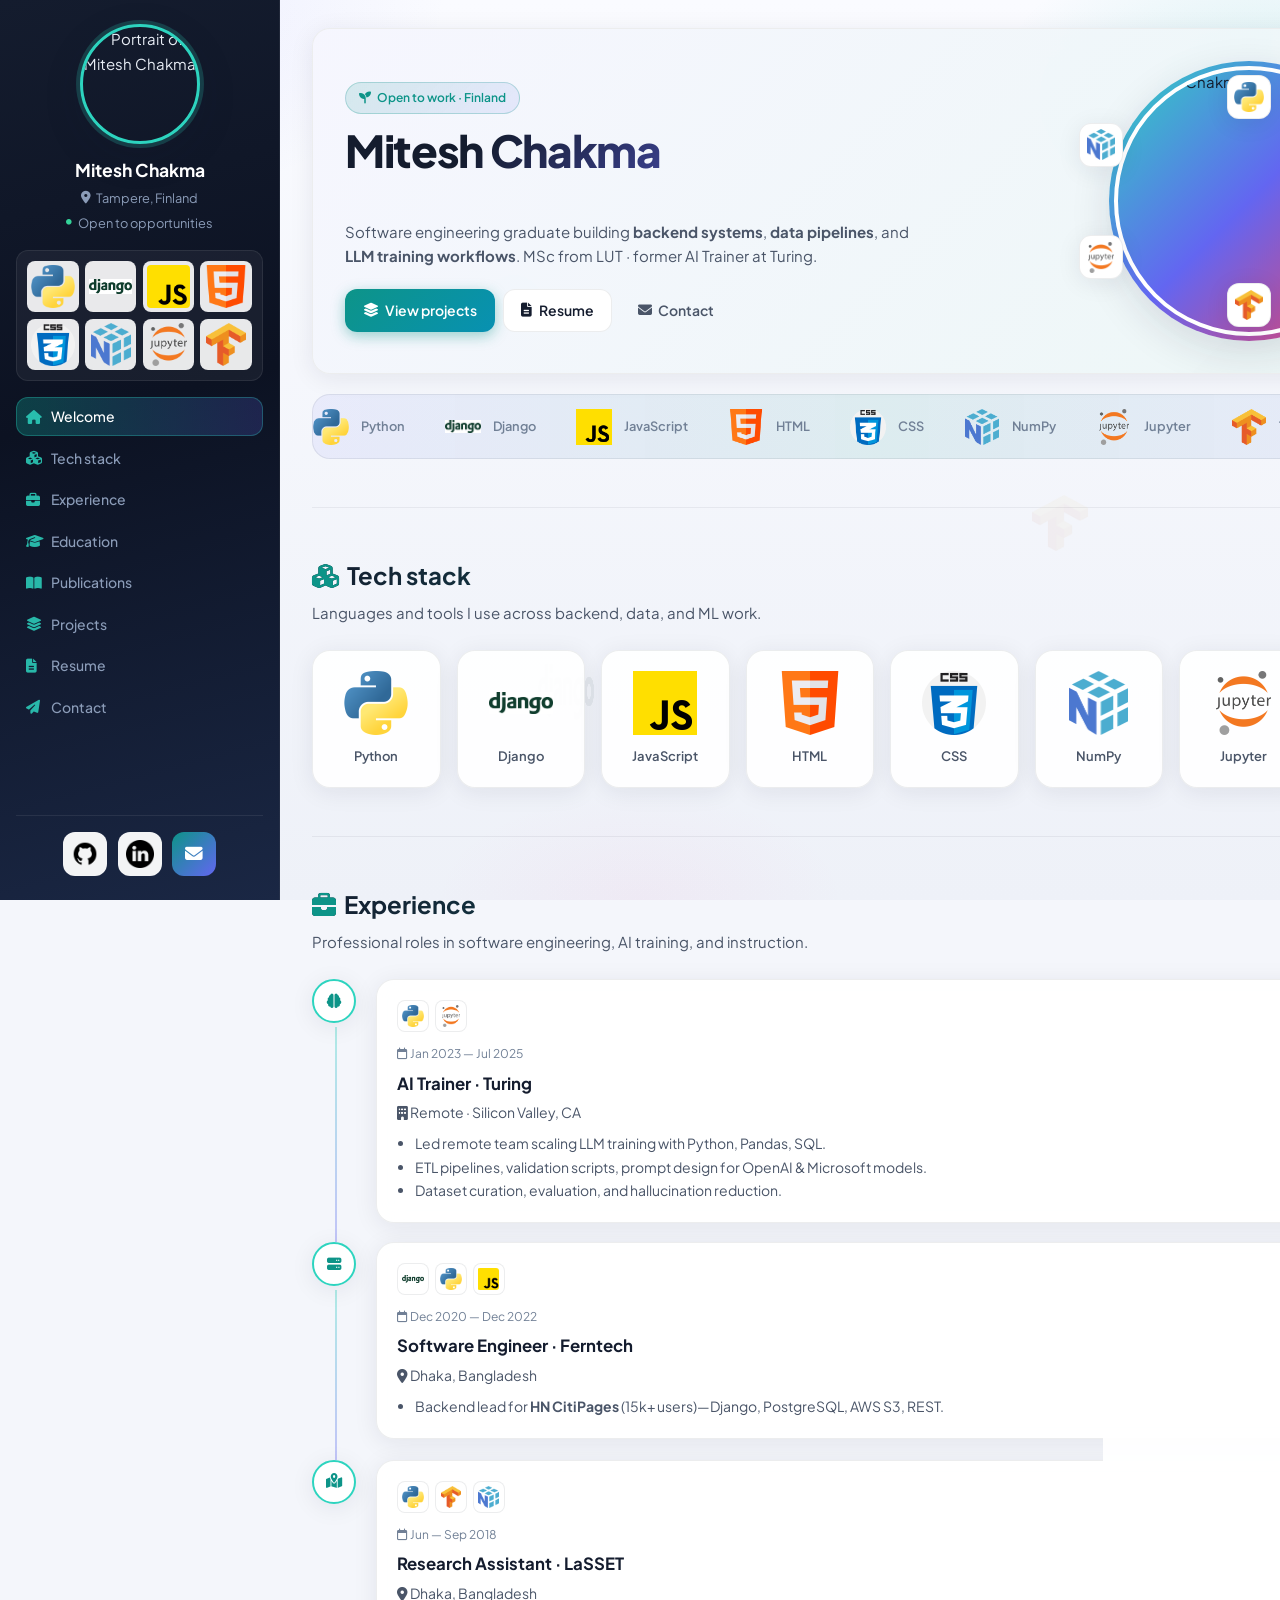
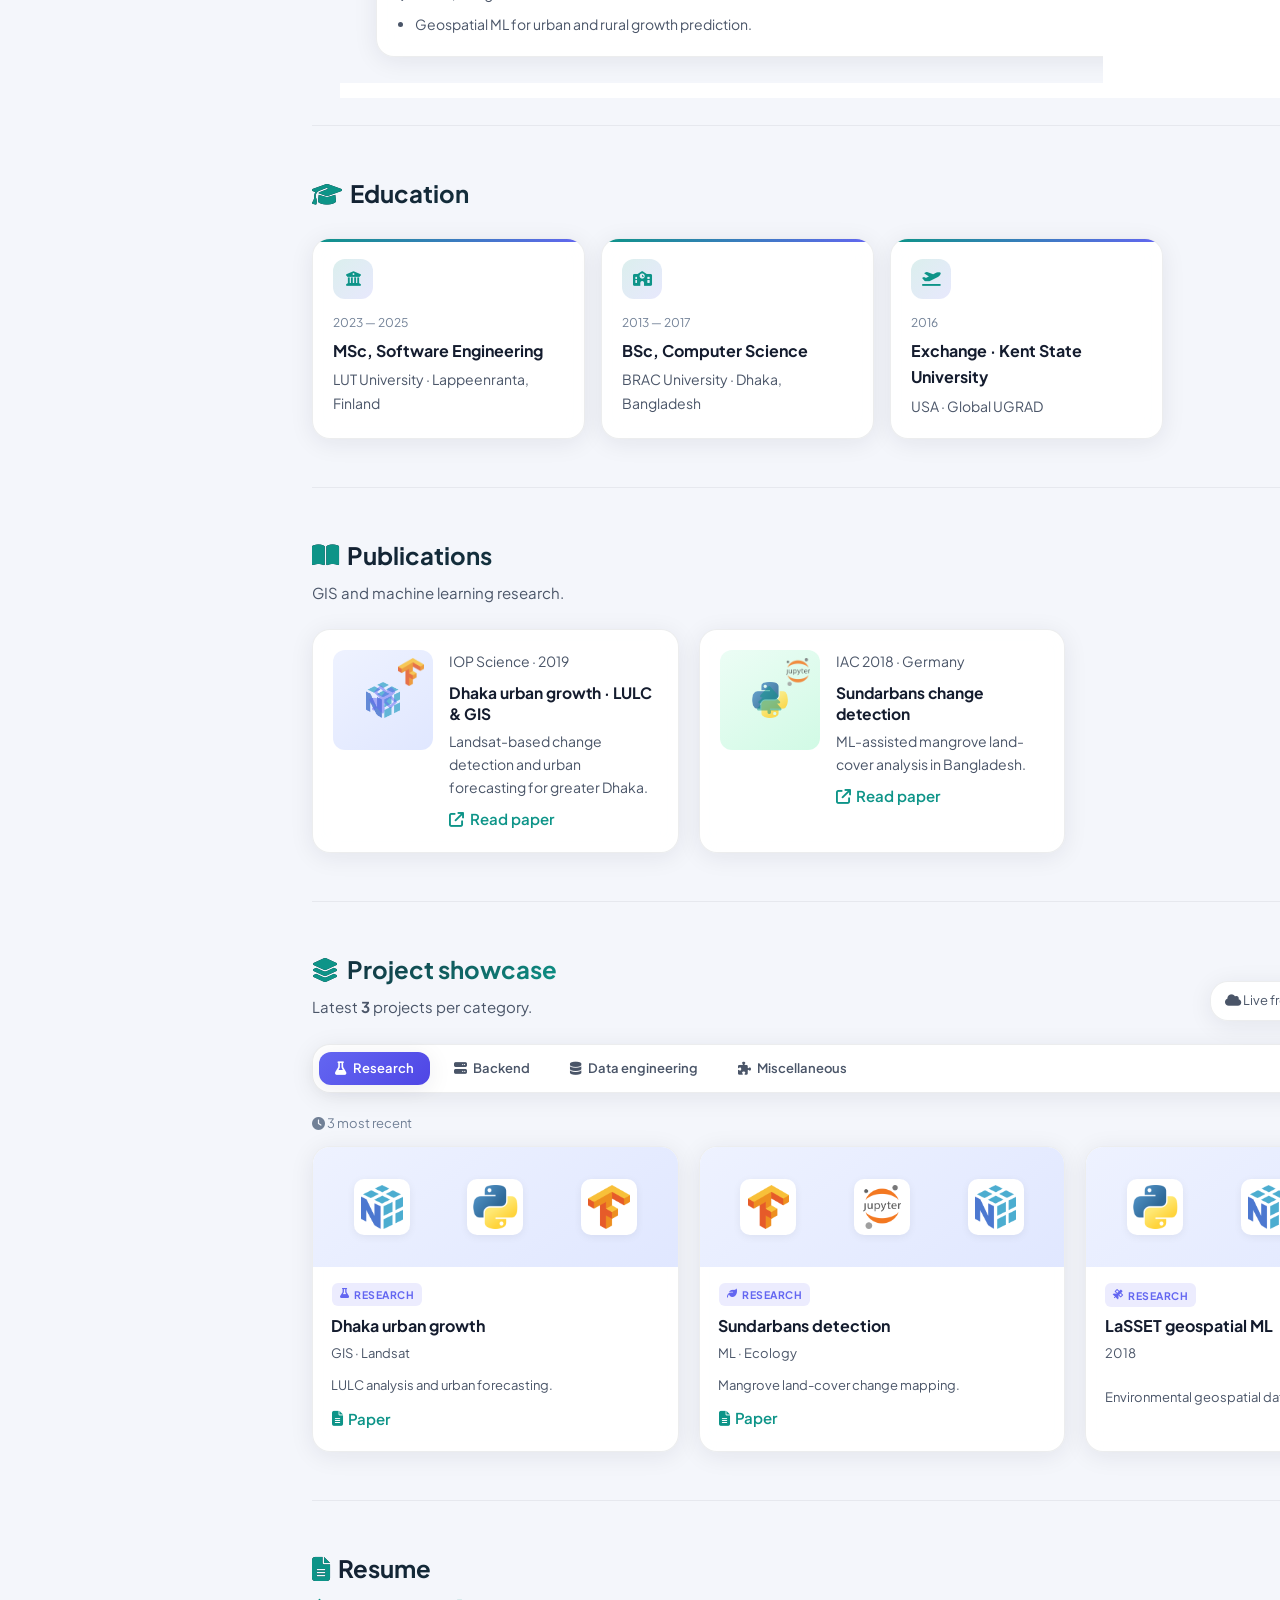
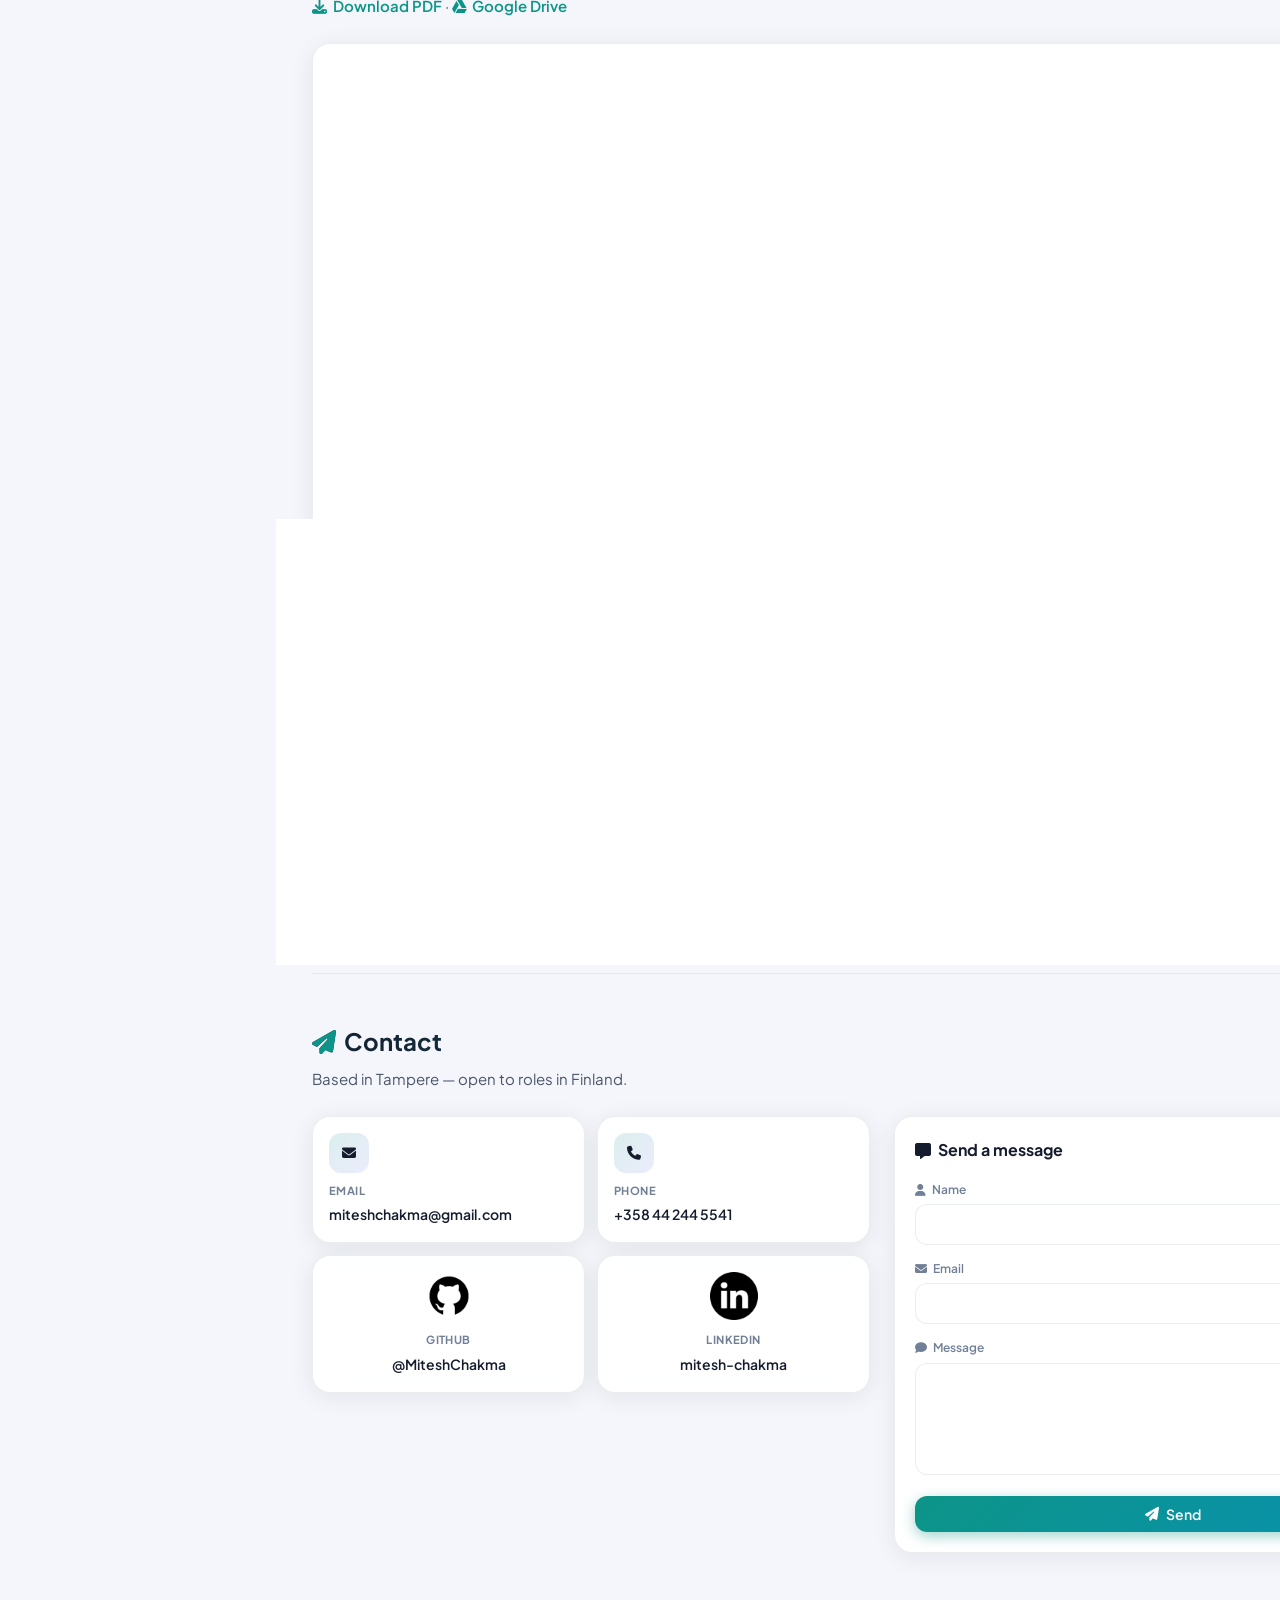
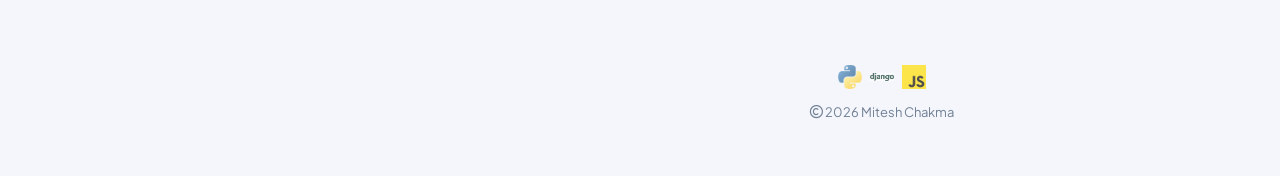
==== index.html @ cef01ba1 "design and content upgradation" ====
<!DOCTYPE html>
<html lang="en">
<head>
    <meta charset="UTF-8">
    <meta name="viewport" content="width=device-width, initial-scale=1.0">
    <meta name="description" content="Mitesh Chakma — Software engineer and MSc graduate in Tampere, Finland. Backend, data engineering, LLM pipelines, and GIS research.">
    <meta name="theme-color" content="#0c1222">
    <title>Mitesh Chakma | Software Engineer · Data &amp; AI</title>
    <link rel="preconnect" href="https://fonts.googleapis.com">
    <link rel="preconnect" href="https://fonts.gstatic.com" crossorigin>
    <link href="https://fonts.googleapis.com/css2?family=Plus+Jakarta+Sans:wght@400;500;600;700&display=swap" rel="stylesheet">
    <link rel="stylesheet" href="https://cdnjs.cloudflare.com/ajax/libs/font-awesome/6.5.2/css/all.min.css">
    <link rel="stylesheet" href="assets/css/style.css">
</head>
<body>
    <div class="bg-decor" aria-hidden="true">
        <img src="assets/img/python.png" alt="" class="bg-float bg-float-1">
        <img src="assets/img/tensorflow.png" alt="" class="bg-float bg-float-2">
        <img src="assets/img/django.png" alt="" class="bg-float bg-float-3">
        <img src="assets/img/numpy.png" alt="" class="bg-float bg-float-4">
    </div>

    <a class="skip-link" href="#main-content">Skip to content</a>
    <button class="nav-toggle" type="button" aria-label="Open navigation" aria-expanded="false" aria-controls="sidebar">
        <i class="fas fa-bars" aria-hidden="true"></i>
    </button>
    <div class="sidebar-overlay" hidden></div>

    <div class="grid-container">
        <nav class="sidebar" id="sidebar" aria-label="Primary">
            <div class="sidebar-profile">
                <div class="profile-picture profile-picture--lg">
                    <img src="assets/img/MiteshChakma.JPG" alt="Portrait of Mitesh Chakma" width="140" height="140">
                </div>
                <p class="sidebar-name">Mitesh Chakma</p>
                <p class="sidebar-role"><i class="fas fa-location-dot"></i> Tampere, Finland</p>
                <p class="sidebar-status"><i class="fas fa-circle status-dot"></i> Open to opportunities</p>
            </div>

            <div class="sidebar-stack" aria-label="Tech stack preview">
                <img src="assets/img/python.png" alt="Python" title="Python">
                <img src="assets/img/django.png" alt="Django" title="Django">
                <img src="assets/img/js.png" alt="JavaScript" title="JavaScript">
                <img src="assets/img/html.png" alt="HTML" title="HTML">
                <img src="assets/img/css.png" alt="CSS" title="CSS">
                <img src="assets/img/numpy.png" alt="NumPy" title="NumPy">
                <img src="assets/img/jupyter.png" alt="Jupyter" title="Jupyter">
                <img src="assets/img/tensorflow.png" alt="TensorFlow" title="TensorFlow">
            </div>

            <ul class="sidebar-nav">
                <li><a href="#landing-page" class="nav-link"><i class="fas fa-house"></i> Welcome</a></li>
                <li><a href="#stack" class="nav-link"><i class="fas fa-cubes"></i> Tech stack</a></li>
                <li><a href="#experiences" class="nav-link"><i class="fas fa-briefcase"></i> Experience</a></li>
                <li><a href="#education" class="nav-link"><i class="fas fa-graduation-cap"></i> Education</a></li>
                <li><a href="#publications" class="nav-link"><i class="fas fa-book-open"></i> Publications</a></li>
                <li><a href="#projects" class="nav-link"><i class="fas fa-layer-group"></i> Projects</a></li>
                <li><a href="#resume-page" class="nav-link"><i class="fas fa-file-lines"></i> Resume</a></li>
                <li><a href="#connect" class="nav-link"><i class="fas fa-paper-plane"></i> Contact</a></li>
            </ul>

            <div class="sidebar-social">
                <a href="https://github.com/MiteshChakma/" target="_blank" rel="noopener noreferrer" class="social-icon-link" title="GitHub">
                    <img src="assets/img/github.png" alt="GitHub" width="28" height="28">
                </a>
                <a href="https://www.linkedin.com/in/mitesh-chakma/" target="_blank" rel="noopener noreferrer" class="social-icon-link" title="LinkedIn">
                    <img src="assets/img/linkedin.png" alt="LinkedIn" width="28" height="28">
                </a>
                <a href="mailto:miteshchakma@gmail.com" class="social-icon-link social-icon-link--email" title="Email">
                    <i class="fas fa-envelope"></i>
                </a>
            </div>
        </nav>

        <main class="main-content" id="main-content">
            <section id="landing-page" class="section hero">
                <div class="hero-banner panel-elevated">
                    <div class="hero-copy">
                        <p class="status-pill"><i class="fas fa-seedling"></i> Open to work · Finland</p>
                        <h1>Mitesh Chakma</h1>
                        <p class="hero-tagline"><span id="typed-text" aria-live="polite"></span></p>
                        <p class="hero-lead">
                            Software engineering graduate building <strong>backend systems</strong>, <strong>data pipelines</strong>, and <strong>LLM training workflows</strong>. MSc from LUT · former AI Trainer at Turing.
                        </p>
                        <div class="hero-actions">
                            <a href="#projects" class="btn btn-primary"><i class="fas fa-layer-group"></i> View projects</a>
                            <a href="#resume-page" class="btn btn-secondary"><i class="fas fa-file-lines"></i> Resume</a>
                            <a href="#connect" class="btn btn-ghost"><i class="fas fa-envelope"></i> Contact</a>
                        </div>
                    </div>
                    <div class="hero-visual">
                        <div class="hero-photo-ring">
                            <img src="assets/img/MiteshChakma.JPG" alt="Mitesh Chakma" class="hero-photo" width="280" height="280">
                        </div>
                        <ul class="hero-orbit" aria-label="Technologies">
                            <li><img src="assets/img/python.png" alt="Python"></li>
                            <li><img src="assets/img/django.png" alt="Django"></li>
                            <li><img src="assets/img/js.png" alt="JavaScript"></li>
                            <li><img src="assets/img/tensorflow.png" alt="TensorFlow"></li>
                            <li><img src="assets/img/jupyter.png" alt="Jupyter"></li>
                            <li><img src="assets/img/numpy.png" alt="NumPy"></li>
                        </ul>
                    </div>
                </div>

                <div class="tech-marquee" aria-label="Technology strip">
                    <div class="tech-marquee-track">
                        <img src="assets/img/python.png" alt="Python"><span>Python</span>
                        <img src="assets/img/django.png" alt="Django"><span>Django</span>
                        <img src="assets/img/js.png" alt="JavaScript"><span>JavaScript</span>
                        <img src="assets/img/html.png" alt="HTML"><span>HTML</span>
                        <img src="assets/img/css.png" alt="CSS"><span>CSS</span>
                        <img src="assets/img/numpy.png" alt="NumPy"><span>NumPy</span>
                        <img src="assets/img/jupyter.png" alt="Jupyter"><span>Jupyter</span>
                        <img src="assets/img/tensorflow.png" alt="TensorFlow"><span>TensorFlow</span>
                        <img src="assets/img/python.png" alt="" aria-hidden="true"><span aria-hidden="true">Python</span>
                        <img src="assets/img/django.png" alt="" aria-hidden="true"><span aria-hidden="true">Django</span>
                        <img src="assets/img/js.png" alt="" aria-hidden="true"><span aria-hidden="true">JS</span>
                        <img src="assets/img/html.png" alt="" aria-hidden="true"><span aria-hidden="true">HTML</span>
                        <img src="assets/img/css.png" alt="" aria-hidden="true"><span aria-hidden="true">CSS</span>
                        <img src="assets/img/numpy.png" alt="" aria-hidden="true"><span aria-hidden="true">NumPy</span>
                        <img src="assets/img/jupyter.png" alt="" aria-hidden="true"><span aria-hidden="true">Jupyter</span>
                        <img src="assets/img/tensorflow.png" alt="" aria-hidden="true"><span aria-hidden="true">TensorFlow</span>
                    </div>
                </div>
            </section>

            <section id="stack" class="section section-wide">
                <header class="section-header">
                    <h2><i class="fas fa-cubes section-icon"></i> Tech stack</h2>
                    <p>Languages and tools I use across backend, data, and ML work.</p>
                </header>
                <div class="tech-showcase">
                    <figure class="tech-showcase-card"><img src="assets/img/python.png" alt="Python" width="64" height="64"><figcaption>Python</figcaption></figure>
                    <figure class="tech-showcase-card"><img src="assets/img/django.png" alt="Django" width="64" height="64"><figcaption>Django</figcaption></figure>
                    <figure class="tech-showcase-card"><img src="assets/img/js.png" alt="JavaScript" width="64" height="64"><figcaption>JavaScript</figcaption></figure>
                    <figure class="tech-showcase-card"><img src="assets/img/html.png" alt="HTML" width="64" height="64"><figcaption>HTML</figcaption></figure>
                    <figure class="tech-showcase-card"><img src="assets/img/css.png" alt="CSS" width="64" height="64"><figcaption>CSS</figcaption></figure>
                    <figure class="tech-showcase-card"><img src="assets/img/numpy.png" alt="NumPy" width="64" height="64"><figcaption>NumPy</figcaption></figure>
                    <figure class="tech-showcase-card"><img src="assets/img/jupyter.png" alt="Jupyter" width="64" height="64"><figcaption>Jupyter</figcaption></figure>
                    <figure class="tech-showcase-card"><img src="assets/img/tensorflow.png" alt="TensorFlow" width="64" height="64"><figcaption>TensorFlow</figcaption></figure>
                </div>
            </section>

            <section id="experiences" class="section section-wide">
                <header class="section-header">
                    <h2><i class="fas fa-briefcase section-icon"></i> Experience</h2>
                    <p>Professional roles in software engineering, AI training, and instruction.</p>
                </header>
                <div class="timeline" role="list">
                    <article class="timeline-item" role="listitem" data-role="ai">
                        <div class="timeline-marker"><span class="timeline-icon"><i class="fas fa-brain"></i></span></div>
                        <div class="timeline-content panel-elevated">
                            <div class="timeline-stack">
                                <img src="assets/img/python.png" alt="Python" title="Python">
                                <img src="assets/img/jupyter.png" alt="Jupyter" title="Jupyter">
                            </div>
                            <time class="timeline-date" datetime="2023-01/2025-07"><i class="far fa-calendar"></i> Jan 2023 — Jul 2025</time>
                            <h3>AI Trainer · Turing</h3>
                            <p class="timeline-org"><i class="fas fa-building"></i> Remote · Silicon Valley, CA</p>
                            <ul>
                                <li>Led remote team scaling LLM training with Python, Pandas, SQL.</li>
                                <li>ETL pipelines, validation scripts, prompt design for OpenAI &amp; Microsoft models.</li>
                                <li>Dataset curation, evaluation, and hallucination reduction.</li>
                            </ul>
                        </div>
                    </article>
                    <article class="timeline-item" role="listitem" data-role="eng">
                        <div class="timeline-marker"><span class="timeline-icon"><i class="fas fa-server"></i></span></div>
                        <div class="timeline-content panel-elevated">
                            <div class="timeline-stack">
                                <img src="assets/img/django.png" alt="Django" title="Django">
                                <img src="assets/img/python.png" alt="Python" title="Python">
                                <img src="assets/img/js.png" alt="JavaScript" title="JavaScript">
                            </div>
                            <time class="timeline-date" datetime="2020-12/2022-12"><i class="far fa-calendar"></i> Dec 2020 — Dec 2022</time>
                            <h3>Software Engineer · Ferntech</h3>
                            <p class="timeline-org"><i class="fas fa-location-dot"></i> Dhaka, Bangladesh</p>
                            <ul>
                                <li>Backend lead for <strong>HN CitiPages</strong> (15k+ users)—Django, PostgreSQL, AWS S3, REST.</li>
                            </ul>
                        </div>
                    </article>
                    <article class="timeline-item" role="listitem" data-role="research">
                        <div class="timeline-marker"><span class="timeline-icon"><i class="fas fa-map-location-dot"></i></span></div>
                        <div class="timeline-content panel-elevated">
                            <div class="timeline-stack">
                                <img src="assets/img/python.png" alt="Python" title="Python">
                                <img src="assets/img/tensorflow.png" alt="TensorFlow" title="TensorFlow">
                                <img src="assets/img/numpy.png" alt="NumPy" title="NumPy">
                            </div>
                            <time class="timeline-date" datetime="2018-06/2018-09"><i class="far fa-calendar"></i> Jun — Sep 2018</time>
                            <h3>Research Assistant · LaSSET</h3>
                            <p class="timeline-org"><i class="fas fa-location-dot"></i> Dhaka, Bangladesh</p>
                            <ul>
                                <li>Geospatial ML for urban and rural growth prediction.</li>
                            </ul>
                        </div>
                    </article>
                </div>
            </section>

            <section id="education" class="section section-wide">
                <header class="section-header">
                    <h2><i class="fas fa-graduation-cap section-icon"></i> Education</h2>
                </header>
                <div class="education-grid">
                    <article class="education-card panel-elevated">
                        <div class="edu-badge"><i class="fas fa-university"></i></div>
                        <time datetime="2023/2025">2023 — 2025</time>
                        <h3>MSc, Software Engineering</h3>
                        <p>LUT University · Lappeenranta, Finland</p>
                    </article>
                    <article class="education-card panel-elevated">
                        <div class="edu-badge"><i class="fas fa-school"></i></div>
                        <time datetime="2013/2017">2013 — 2017</time>
                        <h3>BSc, Computer Science</h3>
                        <p>BRAC University · Dhaka, Bangladesh</p>
                    </article>
                    <article class="education-card panel-elevated">
                        <div class="edu-badge"><i class="fas fa-plane-departure"></i></div>
                        <time datetime="2016">2016</time>
                        <h3>Exchange · Kent State University</h3>
                        <p>USA · Global UGRAD</p>
                    </article>
                </div>
            </section>

            <section id="publications" class="section section-wide">
                <header class="section-header">
                    <h2><i class="fas fa-book-open section-icon"></i> Publications</h2>
                    <p>GIS and machine learning research.</p>
                </header>
                <div class="publications-grid">
                    <article class="publication-card panel-elevated">
                        <div class="pub-visual">
                            <img src="assets/img/numpy.png" alt="" class="pub-visual-icon" aria-hidden="true">
                            <img src="assets/img/tensorflow.png" alt="" class="pub-visual-icon pub-visual-icon--2" aria-hidden="true">
                            <i class="fas fa-satellite pub-visual-fa"></i>
                        </div>
                        <div>
                            <p class="publication-meta">IOP Science · 2019</p>
                            <h3>Dhaka urban growth · LULC &amp; GIS</h3>
                            <p>Landsat-based change detection and urban forecasting for greater Dhaka.</p>
                            <a class="text-link" href="https://iopscience.iop.org/article/10.1088/1742-6596/1152/1/012023" target="_blank" rel="noopener noreferrer"><i class="fas fa-arrow-up-right-from-square"></i> Read paper</a>
                        </div>
                    </article>
                    <article class="publication-card panel-elevated">
                        <div class="pub-visual pub-visual--green">
                            <img src="assets/img/python.png" alt="" class="pub-visual-icon" aria-hidden="true">
                            <img src="assets/img/jupyter.png" alt="" class="pub-visual-icon pub-visual-icon--2" aria-hidden="true">
                            <i class="fas fa-tree pub-visual-fa"></i>
                        </div>
                        <div>
                            <p class="publication-meta">IAC 2018 · Germany</p>
                            <h3>Sundarbans change detection</h3>
                            <p>ML-assisted mangrove land-cover analysis in Bangladesh.</p>
                            <a class="text-link" href="https://iafastro.directory/iac/paper/id/47723/summary/" target="_blank" rel="noopener noreferrer"><i class="fas fa-arrow-up-right-from-square"></i> Read paper</a>
                        </div>
                    </article>
                </div>
            </section>

            <section id="projects" class="section section-wide">
                <header class="section-header section-header-row">
                    <div>
                        <h2><i class="fas fa-layer-group section-icon"></i> Project showcase</h2>
                        <p>Latest <strong>3</strong> projects per category.</p>
                    </div>
                    <p id="github-load-status" class="github-load-status panel-elevated" aria-live="polite">
                        <i class="fas fa-spinner fa-spin"></i> Loading GitHub projects…
                    </p>
                </header>

                <div class="project-tabs" role="tablist">
                    <button type="button" class="project-tab is-active" role="tab" id="tab-research" data-tab="research" aria-selected="true" aria-controls="panel-research"><i class="fas fa-flask"></i> Research</button>
                    <button type="button" class="project-tab" role="tab" id="tab-backend" data-tab="backend" aria-selected="false" aria-controls="panel-backend"><i class="fas fa-server"></i> Backend</button>
                    <button type="button" class="project-tab" role="tab" id="tab-data-engineering" data-tab="data-engineering" aria-selected="false" aria-controls="panel-data-engineering"><i class="fas fa-database"></i> Data engineering</button>
                    <button type="button" class="project-tab" role="tab" id="tab-miscellaneous" data-tab="miscellaneous" aria-selected="false" aria-controls="panel-miscellaneous"><i class="fas fa-puzzle-piece"></i> Miscellaneous</button>
                </div>

                <div class="static-projects-source" data-static-projects hidden>
                    <article class="project-card panel-elevated" data-category="data-engineering" data-source="static" data-sort="202507">
                        <div class="project-card-media media-collage media-collage--data">
                            <img src="assets/img/python.png" alt="Python">
                            <img src="assets/img/jupyter.png" alt="Jupyter">
                            <img src="assets/img/tensorflow.png" alt="TensorFlow">
                        </div>
                        <div class="project-card-body">
                            <span class="project-tag tag-data"><i class="fas fa-database"></i> Data engineering</span>
                            <h3>LLM training pipelines · Turing</h3>
                            <p class="project-meta"><i class="far fa-calendar"></i> 2023 — 2025</p>
                            <p>ETL and validation for large-scale LLM training; team lead for data quality.</p>
                        </div>
                    </article>
                    <article class="project-card panel-elevated" data-category="backend" data-source="static" data-sort="202212">
                        <div class="project-card-media media-collage media-collage--backend">
                            <img src="assets/img/django.png" alt="Django">
                            <img src="assets/img/python.png" alt="Python">
                            <img src="assets/img/js.png" alt="JavaScript">
                        </div>
                        <div class="project-card-body">
                            <span class="project-tag tag-backend"><i class="fas fa-server"></i> Backend</span>
                            <h3>HN CitiPages</h3>
                            <p class="project-meta"><i class="fas fa-users"></i> 15k+ users</p>
                            <p>Django, PostgreSQL, AWS—location-based social platform.</p>
                            <a class="text-link" href="https://play.google.com/store/apps/details?id=hn.techcom.com.hncitipages" target="_blank" rel="noopener noreferrer"><i class="fab fa-google-play"></i> Play Store</a>
                        </div>
                    </article>
                    <article class="project-card panel-elevated" data-category="backend" data-source="static" data-sort="202011">
                        <div class="project-card-media media-collage media-collage--backend">
                            <img src="assets/img/html.png" alt="HTML">
                            <img src="assets/img/css.png" alt="CSS">
                            <img src="assets/img/js.png" alt="JavaScript">
                        </div>
                        <div class="project-card-body">
                            <span class="project-tag tag-backend"><i class="fas fa-server"></i> Backend</span>
                            <h3>SK Japan export systems</h3>
                            <p class="project-meta"><i class="far fa-calendar"></i> 2020 · Tokyo</p>
                            <p>Contract engineering for export operations.</p>
                        </div>
                    </article>
                    <article class="project-card panel-elevated" data-category="backend" data-source="static" data-sort="201905">
                        <div class="project-card-media media-collage">
                            <img src="assets/img/python.png" alt="Python">
                            <img src="assets/img/tensorflow.png" alt="TensorFlow">
                        </div>
                        <div class="project-card-body">
                            <span class="project-tag tag-backend"><i class="fas fa-server"></i> Backend</span>
                            <h3>Hiperdyne prototypes</h3>
                            <p class="project-meta">2018 — 2019</p>
                            <p>Python pipelines and DNN experiments.</p>
                        </div>
                    </article>
                    <article class="project-card panel-elevated" data-category="research" data-source="static" data-sort="201903">
                        <div class="project-card-media media-collage media-collage--research">
                            <img src="assets/img/numpy.png" alt="NumPy">
                            <img src="assets/img/python.png" alt="Python">
                            <img src="assets/img/tensorflow.png" alt="TensorFlow">
                        </div>
                        <div class="project-card-body">
                            <span class="project-tag tag-research"><i class="fas fa-flask"></i> Research</span>
                            <h3>Dhaka urban growth</h3>
                            <p class="project-meta">GIS · Landsat</p>
                            <p>LULC analysis and urban forecasting.</p>
                            <a class="text-link" href="https://iopscience.iop.org/article/10.1088/1742-6596/1152/1/012023" target="_blank" rel="noopener noreferrer"><i class="fas fa-file-lines"></i> Paper</a>
                        </div>
                    </article>
                    <article class="project-card panel-elevated" data-category="research" data-source="static" data-sort="201810">
                        <div class="project-card-media media-collage media-collage--research">
                            <img src="assets/img/tensorflow.png" alt="TensorFlow">
                            <img src="assets/img/jupyter.png" alt="Jupyter">
                            <img src="assets/img/numpy.png" alt="NumPy">
                        </div>
                        <div class="project-card-body">
                            <span class="project-tag tag-research"><i class="fas fa-leaf"></i> Research</span>
                            <h3>Sundarbans detection</h3>
                            <p class="project-meta">ML · Ecology</p>
                            <p>Mangrove land-cover change mapping.</p>
                            <a class="text-link" href="https://iafastro.directory/iac/paper/id/47723/summary/" target="_blank" rel="noopener noreferrer"><i class="fas fa-file-lines"></i> Paper</a>
                        </div>
                    </article>
                    <article class="project-card panel-elevated" data-category="research" data-source="static" data-sort="201809">
                        <div class="project-card-media media-collage media-collage--research">
                            <img src="assets/img/python.png" alt="Python">
                            <img src="assets/img/numpy.png" alt="NumPy">
                        </div>
                        <div class="project-card-body">
                            <span class="project-tag tag-research"><i class="fas fa-satellite"></i> Research</span>
                            <h3>LaSSET geospatial ML</h3>
                            <p class="project-meta">2018</p>
                            <p>Environmental geospatial data and growth models.</p>
                        </div>
                    </article>
                    <article class="project-card panel-elevated" data-category="miscellaneous" data-source="static" data-sort="202309">
                        <div class="project-card-media media-collage media-collage--misc">
                            <img src="assets/img/html.png" alt="HTML">
                            <img src="assets/img/css.png" alt="CSS">
                        </div>
                        <div class="project-card-body">
                            <span class="project-tag tag-misc"><i class="fas fa-puzzle-piece"></i> Miscellaneous</span>
                            <h3>IELTS instruction</h3>
                            <p class="project-meta">Mentors' · 2022 — 2023</p>
                            <p>IELTS prep and mock exams.</p>
                        </div>
                    </article>
                </div>

                <div class="project-panels">
                    <div class="project-panel is-active" role="tabpanel" id="panel-research" data-panel="research" aria-labelledby="tab-research">
                        <p class="panel-hint"><i class="fas fa-clock"></i> 3 most recent</p>
                        <div class="projects-grid" data-panel-grid="research"></div>
                    </div>
                    <div class="project-panel" role="tabpanel" id="panel-backend" data-panel="backend" hidden aria-labelledby="tab-backend">
                        <p class="panel-hint"><i class="fas fa-clock"></i> 3 most recent</p>
                        <div class="projects-grid" data-panel-grid="backend"></div>
                    </div>
                    <div class="project-panel" role="tabpanel" id="panel-data-engineering" data-panel="data-engineering" hidden aria-labelledby="tab-data-engineering">
                        <p class="panel-hint"><i class="fas fa-clock"></i> 3 most recent</p>
                        <div class="projects-grid" data-panel-grid="data-engineering"></div>
                    </div>
                    <div class="project-panel" role="tabpanel" id="panel-miscellaneous" data-panel="miscellaneous" hidden aria-labelledby="tab-miscellaneous">
                        <p class="panel-hint"><i class="fas fa-clock"></i> 3 most recent</p>
                        <div class="projects-grid" data-panel-grid="miscellaneous"></div>
                    </div>
                </div>
                <div data-github-grid hidden aria-hidden="true"></div>
            </section>

            <section id="resume-page" class="section section-wide">
                <header class="section-header">
                    <h2><i class="fas fa-file-lines section-icon"></i> Resume</h2>
                    <p>
                        <a class="text-link" href="assets/Mitesh-Chakma-resume.pdf" download><i class="fas fa-download"></i> Download PDF</a>
                        ·
                        <a class="text-link" href="https://drive.google.com/file/d/1pkX2EcIvlKy60mNgeUTulnQVQHoSWyn7/view?usp=sharing" target="_blank" rel="noopener noreferrer"><i class="fab fa-google-drive"></i> Google Drive</a>
                    </p>
                </header>
                <div class="resume-wrapper panel-elevated">
                    <iframe src="https://drive.google.com/file/d/1pkX2EcIvlKy60mNgeUTulnQVQHoSWyn7/preview" title="Resume" width="100%" height="880" loading="lazy"></iframe>
                </div>
            </section>

            <section id="connect" class="section section-wide">
                <header class="section-header">
                    <h2><i class="fas fa-paper-plane section-icon"></i> Contact</h2>
                    <p>Based in Tampere — open to roles in Finland.</p>
                </header>
                <div class="connect-layout">
                    <div class="connect-cards">
                        <a href="mailto:miteshchakma@gmail.com" class="connect-card panel-elevated">
                            <span class="connect-card-icon"><i class="fas fa-envelope"></i></span>
                            <strong>Email</strong>
                            <span>miteshchakma@gmail.com</span>
                        </a>
                        <a href="tel:+358442445541" class="connect-card panel-elevated">
                            <span class="connect-card-icon"><i class="fas fa-phone"></i></span>
                            <strong>Phone</strong>
                            <span>+358 44 244 5541</span>
                        </a>
                        <a href="https://github.com/MiteshChakma/" target="_blank" rel="noopener noreferrer" class="connect-card panel-elevated connect-card--brand">
                            <img src="assets/img/github.png" alt="" class="connect-brand-img" width="48" height="48">
                            <strong>GitHub</strong>
                            <span>@MiteshChakma</span>
                        </a>
                        <a href="https://www.linkedin.com/in/mitesh-chakma/" target="_blank" rel="noopener noreferrer" class="connect-card panel-elevated connect-card--brand">
                            <img src="assets/img/linkedin.png" alt="" class="connect-brand-img" width="48" height="48">
                            <strong>LinkedIn</strong>
                            <span>mitesh-chakma</span>
                        </a>
                    </div>
                    <div class="contact-form-box panel-elevated">
                        <h3 class="form-title"><i class="fas fa-message"></i> Send a message</h3>
                        <form action="https://formspree.io/f/mkndrjqw" method="POST">
                            <div class="form-group">
                                <label for="name"><i class="fas fa-user"></i> Name</label>
                                <input type="text" id="name" name="name" autocomplete="name" required>
                            </div>
                            <div class="form-group">
                                <label for="email"><i class="fas fa-envelope"></i> Email</label>
                                <input type="email" id="email" name="email" autocomplete="email" required>
                            </div>
                            <div class="form-group">
                                <label for="message"><i class="fas fa-comment"></i> Message</label>
                                <textarea id="message" name="message" rows="5" required></textarea>
                            </div>
                            <button type="submit" class="btn btn-primary btn-full"><i class="fas fa-paper-plane"></i> Send</button>
                        </form>
                    </div>
                </div>
            </section>

            <footer class="site-footer">
                <div class="footer-stack">
                    <img src="assets/img/python.png" alt="" width="24" height="24" aria-hidden="true">
                    <img src="assets/img/django.png" alt="" width="24" height="24" aria-hidden="true">
                    <img src="assets/img/js.png" alt="" width="24" height="24" aria-hidden="true">
                </div>
                <p><i class="far fa-copyright"></i> <span id="year"></span> Mitesh Chakma</p>
            </footer>
        </main>
    </div>

    <script src="https://unpkg.com/typed.js@2.1.0/dist/typed.umd.js"></script>
    <script src="assets/js/portfolio.config.js" defer></script>
    <script src="assets/js/images.js" defer></script>
    <script src="assets/js/github-projects.js" defer></script>
    <script src="assets/js/script.js" defer></script>
</body>
</html>
---- assets/css/style.css ----
/* Portfolio — image-rich layout, assets/img */
:root {
    --bg: #f4f6fb;
    --bg-main:
        radial-gradient(ellipse 70% 50% at 0% 0%, rgba(99, 102, 241, 0.12), transparent 50%),
        radial-gradient(ellipse 50% 40% at 100% 10%, rgba(20, 184, 166, 0.14), transparent 45%),
        radial-gradient(ellipse 40% 30% at 50% 100%, rgba(244, 114, 182, 0.06), transparent 40%),
        linear-gradient(180deg, #fafbff 0%, #eef1f8 100%);
    --sidebar-bg: linear-gradient(165deg, #141c2e 0%, #0c1222 45%, #1a2744 100%);
    --sidebar-text: #e8edf5;
    --sidebar-muted: #8b9cb8;
    --panel: rgba(255, 255, 255, 0.92);
    --panel-border: rgba(20, 28, 46, 0.08);
    --text: #141c2e;
    --text-secondary: #4a5568;
    --text-muted: #718096;
    --teal: #0d9488;
    --teal-light: #2dd4bf;
    --indigo: #6366f1;
    --blue: #3b82f6;
    --amber: #f59e0b;
    --rose: #f43f5e;
    --cat-research: #6366f1;
    --cat-backend: #3b82f6;
    --cat-data: #0d9488;
    --cat-misc: #f59e0b;
    --radius: 12px;
    --radius-lg: 18px;
    --sidebar-w: 280px;
    --max-w: 1140px;
    --font: "Plus Jakarta Sans", system-ui, sans-serif;
    --shadow: 0 4px 24px rgba(20, 28, 46, 0.08);
    --shadow-lg: 0 12px 40px rgba(20, 28, 46, 0.12);
    --transition: 0.22s ease;
}

*, *::before, *::after { box-sizing: border-box; }
html { scroll-behavior: smooth; }

body {
    margin: 0;
    font-family: var(--font);
    font-size: 0.9375rem;
    line-height: 1.65;
    color: var(--text);
    background: var(--bg);
    background-image: var(--bg-main);
    background-attachment: fixed;
    -webkit-font-smoothing: antialiased;
    overflow-x: hidden;
}

img { max-width: 100%; height: auto; display: block; }

a {
    color: var(--teal);
    text-decoration: underline;
    text-underline-offset: 3px;
    transition: color var(--transition);
}
a:hover { color: var(--indigo); }

.text-link {
    font-weight: 600;
    text-decoration: none;
    display: inline-flex;
    align-items: center;
    gap: 0.35rem;
}
.text-link:hover { text-decoration: underline; }

/* Floating background icons */
.bg-decor {
    position: fixed;
    inset: 0;
    pointer-events: none;
    z-index: 0;
    overflow: hidden;
}
.bg-float {
    position: absolute;
    width: 56px;
    height: 56px;
    opacity: 0.06;
    filter: grayscale(0.3);
}
.bg-float-1 { top: 12%; right: 8%; animation: float 18s ease-in-out infinite; }
.bg-float-2 { top: 55%; right: 15%; animation: float 22s ease-in-out infinite reverse; }
.bg-float-3 { bottom: 20%; left: 42%; animation: float 20s ease-in-out infinite 2s; }
.bg-float-4 { top: 30%; left: 38%; animation: float 16s ease-in-out infinite 1s; }

@keyframes float {
    0%, 100% { transform: translateY(0) rotate(0deg); }
    50% { transform: translateY(-20px) rotate(8deg); }
}

.panel-elevated {
    background: var(--panel);
    border: 1px solid var(--panel-border);
    border-radius: var(--radius-lg);
    box-shadow: var(--shadow);
    backdrop-filter: blur(12px);
}

.skip-link {
    position: absolute;
    top: -100%;
    left: 1rem;
    z-index: 9999;
    padding: 0.5rem 1rem;
    background: var(--text);
    color: #fff;
    border-radius: var(--radius);
    text-decoration: none;
}
.skip-link:focus { top: 1rem; }

/* Layout */
.grid-container {
    display: grid;
    grid-template-columns: var(--sidebar-w) 1fr;
    min-height: 100vh;
    position: relative;
    z-index: 1;
}

/* Sidebar */
.sidebar {
    position: sticky;
    top: 0;
    height: 100vh;
    overflow-y: auto;
    background: var(--sidebar-bg);
    padding: 1.5rem 1rem;
    display: flex;
    flex-direction: column;
    color: var(--sidebar-text);
    border-right: 1px solid rgba(255, 255, 255, 0.06);
}

.sidebar-profile { text-align: center; margin-bottom: 1rem; }

.profile-picture--lg {
    width: 120px;
    height: 120px;
    margin: 0 auto 0.75rem;
    border-radius: 50%;
    overflow: hidden;
    border: 3px solid var(--teal-light);
    box-shadow: 0 0 0 4px rgba(45, 212, 191, 0.2), var(--shadow-lg);
}
.profile-picture--lg img { width: 100%; height: 100%; object-fit: cover; }

.sidebar-name {
    margin: 0;
    font-size: 1.1rem;
    font-weight: 700;
    color: #fff;
}
.sidebar-role, .sidebar-status {
    margin: 0.2rem 0 0;
    font-size: 0.8rem;
    color: var(--sidebar-muted);
    display: flex;
    align-items: center;
    justify-content: center;
    gap: 0.35rem;
}
.status-dot { font-size: 0.35rem; color: #34d399; }

.sidebar-stack {
    display: grid;
    grid-template-columns: repeat(4, 1fr);
    gap: 0.4rem;
    padding: 0.65rem;
    margin-bottom: 1rem;
    background: rgba(255, 255, 255, 0.05);
    border-radius: var(--radius);
    border: 1px solid rgba(255, 255, 255, 0.08);
}
.sidebar-stack img {
    width: 100%;
    aspect-ratio: 1;
    object-fit: contain;
    padding: 0.25rem;
    background: rgba(255, 255, 255, 0.9);
    border-radius: 8px;
    transition: transform var(--transition);
}
.sidebar-stack img:hover { transform: scale(1.08); }

.sidebar-nav {
    list-style: none;
    padding: 0;
    margin: 0 0 auto;
    flex: 1;
}
.sidebar-nav a {
    display: flex;
    align-items: center;
    gap: 0.55rem;
    padding: 0.5rem 0.65rem;
    color: var(--sidebar-muted);
    text-decoration: none;
    font-size: 0.875rem;
    font-weight: 500;
    border-radius: var(--radius);
    margin-bottom: 0.15rem;
    transition: background var(--transition), color var(--transition);
}
.sidebar-nav a i { width: 1rem; color: var(--teal-light); opacity: 0.85; }
.sidebar-nav a:hover { color: #fff; background: rgba(255, 255, 255, 0.08); }
.sidebar-nav a.active {
    color: #fff;
    background: linear-gradient(90deg, rgba(13, 148, 136, 0.35), rgba(99, 102, 241, 0.2));
    box-shadow: inset 0 0 0 1px rgba(45, 212, 191, 0.3);
}

.sidebar-social {
    display: flex;
    justify-content: center;
    gap: 0.65rem;
    padding-top: 1rem;
    border-top: 1px solid rgba(255, 255, 255, 0.08);
}
.social-icon-link {
    display: flex;
    align-items: center;
    justify-content: center;
    width: 44px;
    height: 44px;
    background: rgba(255, 255, 255, 0.95);
    border-radius: var(--radius);
    transition: transform var(--transition), box-shadow var(--transition);
}
.social-icon-link:hover {
    transform: translateY(-2px);
    box-shadow: 0 6px 16px rgba(0, 0, 0, 0.2);
}
.social-icon-link img { width: 28px; height: 28px; object-fit: contain; }
.social-icon-link--email {
    background: linear-gradient(135deg, var(--teal), var(--indigo));
    color: #fff;
    font-size: 1.1rem;
    text-decoration: none;
}

.main-content {
    padding: 1.75rem 2rem 2.5rem;
    max-width: calc(var(--max-w) + 4rem);
}

.section {
    margin-bottom: 3rem;
    padding-bottom: 3rem;
    border-bottom: 1px solid rgba(20, 28, 46, 0.06);
    scroll-margin-top: 1rem;
}
.section:last-of-type { border-bottom: none; }
.section-wide { max-width: var(--max-w); }

.section-header { margin-bottom: 1.5rem; }
.section-header h2 {
    margin: 0 0 0.35rem;
    font-size: 1.5rem;
    font-weight: 700;
    display: flex;
    align-items: center;
    gap: 0.5rem;
    background: linear-gradient(135deg, var(--text), var(--teal));
    -webkit-background-clip: text;
    background-clip: text;
    -webkit-text-fill-color: transparent;
}
.section-icon {
    -webkit-text-fill-color: var(--teal);
    color: var(--teal);
}
.section-header p { margin: 0; color: var(--text-secondary); }

.section-header-row {
    display: flex;
    flex-wrap: wrap;
    justify-content: space-between;
    align-items: flex-end;
    gap: 1rem;
}

/* Hero */
.hero-banner {
    display: grid;
    grid-template-columns: 1fr minmax(260px, 340px);
    gap: 2rem;
    align-items: center;
    padding: 2rem;
    margin-bottom: 1.25rem;
    overflow: hidden;
    position: relative;
}
.hero-banner::before {
    content: "";
    position: absolute;
    inset: 0;
    background: linear-gradient(135deg, rgba(99, 102, 241, 0.06), rgba(13, 148, 136, 0.08));
    pointer-events: none;
}

.hero-copy { position: relative; z-index: 1; }
.hero-copy h1 {
    margin: 0 0 0.35rem;
    font-size: clamp(2rem, 4vw, 2.75rem);
    font-weight: 800;
    letter-spacing: -0.03em;
    line-height: 1.1;
    background: linear-gradient(135deg, var(--text) 20%, var(--indigo) 80%);
    -webkit-background-clip: text;
    background-clip: text;
    -webkit-text-fill-color: transparent;
}
.hero-tagline {
    font-size: 1.05rem;
    color: var(--text-secondary);
    min-height: 1.5rem;
    margin: 0 0 1rem;
}
.hero-lead { margin: 0 0 1.25rem; color: var(--text-secondary); max-width: 52ch; }

.status-pill {
    display: inline-flex;
    align-items: center;
    gap: 0.4rem;
    padding: 0.3rem 0.8rem;
    margin-bottom: 0.75rem;
    font-size: 0.75rem;
    font-weight: 600;
    color: var(--teal);
    background: linear-gradient(135deg, rgba(13, 148, 136, 0.15), rgba(99, 102, 241, 0.1));
    border: 1px solid rgba(13, 148, 136, 0.25);
    border-radius: 999px;
}

.hero-actions { display: flex; flex-wrap: wrap; gap: 0.5rem; }

.hero-visual {
    position: relative;
    display: flex;
    justify-content: center;
    align-items: center;
    min-height: 280px;
}
.hero-photo-ring {
    width: min(280px, 100%);
    aspect-ratio: 1;
    border-radius: 50%;
    padding: 5px;
    background: linear-gradient(135deg, var(--teal-light), var(--indigo), var(--rose));
    box-shadow: var(--shadow-lg);
}
.hero-photo {
    width: 100%;
    height: 100%;
    object-fit: cover;
    border-radius: 50%;
    border: 4px solid #fff;
}

.hero-orbit {
    position: absolute;
    inset: 0;
    list-style: none;
    margin: 0;
    padding: 0;
}
.hero-orbit li {
    position: absolute;
    width: 44px;
    height: 44px;
    padding: 0.35rem;
    background: #fff;
    border-radius: 12px;
    box-shadow: var(--shadow);
    border: 1px solid var(--panel-border);
    animation: orbit-pulse 4s ease-in-out infinite;
}
.hero-orbit li img { width: 100%; height: 100%; object-fit: contain; }
.hero-orbit li:nth-child(1) { top: 5%; left: 50%; transform: translateX(-50%); animation-delay: 0s; }
.hero-orbit li:nth-child(2) { top: 22%; right: 0; animation-delay: 0.5s; }
.hero-orbit li:nth-child(3) { bottom: 22%; right: 2%; animation-delay: 1s; }
.hero-orbit li:nth-child(4) { bottom: 5%; left: 50%; transform: translateX(-50%); animation-delay: 1.5s; }
.hero-orbit li:nth-child(5) { bottom: 22%; left: 0; animation-delay: 2s; }
.hero-orbit li:nth-child(6) { top: 22%; left: 0; animation-delay: 2.5s; }

@keyframes orbit-pulse {
    0%, 100% { transform: translateX(-50%) scale(1); }
    50% { transform: translateX(-50%) scale(1.06); }
}
.hero-orbit li:not(:nth-child(1)):not(:nth-child(4)) {
    animation-name: orbit-pulse-side;
}
@keyframes orbit-pulse-side {
    0%, 100% { transform: scale(1); }
    50% { transform: scale(1.08); }
}

/* Tech marquee */
.tech-marquee {
    overflow: hidden;
    padding: 0.85rem 0;
    background: linear-gradient(90deg, rgba(99, 102, 241, 0.08), rgba(13, 148, 136, 0.1), rgba(99, 102, 241, 0.08));
    border-radius: var(--radius-lg);
    border: 1px solid var(--panel-border);
}
.tech-marquee-track {
    display: flex;
    align-items: center;
    gap: 2rem;
    width: max-content;
    animation: marquee 35s linear infinite;
}
.tech-marquee-track img {
    width: 36px;
    height: 36px;
    object-fit: contain;
    flex-shrink: 0;
}
.tech-marquee-track span {
    font-size: 0.8rem;
    font-weight: 600;
    color: var(--text-muted);
    margin-left: -1.25rem;
    margin-right: 0.5rem;
}
@keyframes marquee {
    0% { transform: translateX(0); }
    100% { transform: translateX(-50%); }
}

/* Tech showcase */
.tech-showcase {
    display: grid;
    grid-template-columns: repeat(auto-fill, minmax(120px, 1fr));
    gap: 1rem;
}
.tech-showcase-card {
    margin: 0;
    padding: 1.25rem 1rem;
    text-align: center;
    background: var(--panel);
    border: 1px solid var(--panel-border);
    border-radius: var(--radius-lg);
    box-shadow: var(--shadow);
    transition: transform var(--transition), box-shadow var(--transition);
}
.tech-showcase-card:hover {
    transform: translateY(-4px);
    box-shadow: var(--shadow-lg);
}
.tech-showcase-card img {
    width: 64px;
    height: 64px;
    object-fit: contain;
    margin: 0 auto 0.65rem;
}
.tech-showcase-card figcaption {
    font-size: 0.8125rem;
    font-weight: 600;
    color: var(--text-secondary);
}

/* Buttons */
.btn {
    display: inline-flex;
    align-items: center;
    gap: 0.4rem;
    padding: 0.55rem 1.1rem;
    font-family: inherit;
    font-size: 0.875rem;
    font-weight: 600;
    border-radius: var(--radius);
    border: none;
    cursor: pointer;
    text-decoration: none;
    transition: transform var(--transition), box-shadow var(--transition);
}
.btn-primary {
    background: linear-gradient(135deg, var(--teal), #0891b2);
    color: #fff;
    box-shadow: 0 4px 14px rgba(13, 148, 136, 0.4);
}
.btn-primary:hover { transform: translateY(-1px); color: #fff; box-shadow: 0 6px 20px rgba(13, 148, 136, 0.45); }
.btn-secondary {
    background: #fff;
    color: var(--text);
    border: 1px solid var(--panel-border);
}
.btn-ghost { background: transparent; color: var(--text-secondary); }
.btn-ghost:hover { background: rgba(99, 102, 241, 0.08); color: var(--text); }
.btn-full { width: 100%; justify-content: center; }

/* Timeline */
.timeline { max-width: var(--max-w); }
.timeline-item {
    display: grid;
    grid-template-columns: 48px 1fr;
    gap: 1rem;
    margin-bottom: 1.25rem;
}
.timeline::before {
    content: "";
    position: absolute;
    left: 23px;
    /* positioned relative to timeline - fix */
}
.timeline {
    position: relative;
    padding-left: 0;
}
.timeline-item { position: relative; }
.timeline-item::before {
    content: "";
    position: absolute;
    left: 23px;
    top: 48px;
    bottom: -1.25rem;
    width: 2px;
    background: linear-gradient(180deg, var(--teal-light), var(--indigo));
    opacity: 0.35;
}
.timeline-item:last-child::before { display: none; }

.timeline-icon {
    width: 44px;
    height: 44px;
    display: flex;
    align-items: center;
    justify-content: center;
    border-radius: 50%;
    background: #fff;
    border: 2px solid var(--teal-light);
    color: var(--teal);
    font-size: 0.9rem;
    box-shadow: var(--shadow);
    position: relative;
    z-index: 1;
}
.timeline-content { padding: 1.25rem; position: relative; }
.timeline-stack {
    display: flex;
    gap: 0.35rem;
    margin-bottom: 0.75rem;
}
.timeline-stack img {
    width: 32px;
    height: 32px;
    padding: 0.25rem;
    background: #fff;
    border-radius: 8px;
    border: 1px solid var(--panel-border);
    object-fit: contain;
}
.timeline-date { font-size: 0.75rem; color: var(--text-muted); display: block; margin-bottom: 0.35rem; }
.timeline-content h3 { margin: 0 0 0.25rem; font-size: 1.05rem; }
.timeline-org { margin: 0 0 0.5rem; font-size: 0.875rem; color: var(--text-secondary); }
.timeline-content ul { margin: 0; padding-left: 1.1rem; color: var(--text-secondary); font-size: 0.875rem; }

/* Education */
.education-grid {
    display: grid;
    grid-template-columns: repeat(auto-fill, minmax(260px, 1fr));
    gap: 1rem;
}
.education-card {
    padding: 1.25rem;
    position: relative;
    overflow: hidden;
}
.education-card::after {
    content: "";
    position: absolute;
    top: 0;
    left: 0;
    right: 0;
    height: 3px;
    background: linear-gradient(90deg, var(--teal), var(--indigo));
}
.edu-badge {
    width: 40px;
    height: 40px;
    display: flex;
    align-items: center;
    justify-content: center;
    background: linear-gradient(135deg, rgba(13, 148, 136, 0.15), rgba(99, 102, 241, 0.15));
    border-radius: var(--radius);
    color: var(--teal);
    margin-bottom: 0.65rem;
}
.education-card time { font-size: 0.75rem; color: var(--text-muted); }
.education-card h3 { margin: 0.25rem 0; font-size: 1rem; }
.education-card p { margin: 0; font-size: 0.875rem; color: var(--text-secondary); }

/* Publications */
.publications-grid {
    display: grid;
    grid-template-columns: repeat(auto-fill, minmax(300px, 1fr));
    gap: 1.25rem;
}
.publication-card {
    display: grid;
    grid-template-columns: 100px 1fr;
    gap: 1rem;
    padding: 1.25rem;
    align-items: start;
}
.pub-visual {
    position: relative;
    height: 100px;
    border-radius: var(--radius);
    background: linear-gradient(145deg, #eef2ff, #e0e7ff);
    display: flex;
    align-items: center;
    justify-content: center;
    overflow: hidden;
}
.pub-visual--green { background: linear-gradient(145deg, #ecfdf5, #d1fae5); }
.pub-visual-icon {
    position: absolute;
    width: 36px;
    height: 36px;
    object-fit: contain;
    opacity: 0.85;
}
.pub-visual-icon--2 { top: 8px; right: 8px; width: 28px; height: 28px; }
.pub-visual-fa {
    font-size: 1.75rem;
    color: var(--indigo);
    opacity: 0.5;
    z-index: 1;
}
.pub-visual--green .pub-visual-fa { color: var(--teal); }
.publication-meta { font-size: 0.75rem; color: var(--text-muted); margin: 0 0 0.35rem; }
.publication-card h3 { margin: 0 0 0.4rem; font-size: 0.975rem; line-height: 1.35; }
.publication-card p { margin: 0 0 0.5rem; font-size: 0.875rem; color: var(--text-secondary); }

/* Projects */
.project-tabs {
    display: flex;
    flex-wrap: wrap;
    gap: 0.5rem;
    margin-bottom: 1.25rem;
    padding: 0.4rem;
    background: var(--panel);
    border-radius: var(--radius-lg);
    border: 1px solid var(--panel-border);
    box-shadow: var(--shadow);
}
.project-tab {
    display: inline-flex;
    align-items: center;
    gap: 0.4rem;
    padding: 0.55rem 1rem;
    font-family: inherit;
    font-size: 0.8125rem;
    font-weight: 600;
    color: var(--text-secondary);
    background: transparent;
    border: none;
    border-radius: var(--radius);
    cursor: pointer;
    transition: all var(--transition);
}
.project-tab.is-active { color: #fff; box-shadow: var(--shadow); }
.project-tab[data-tab="research"].is-active { background: linear-gradient(135deg, #6366f1, #4f46e5); }
.project-tab[data-tab="backend"].is-active { background: linear-gradient(135deg, #3b82f6, #2563eb); }
.project-tab[data-tab="data-engineering"].is-active { background: linear-gradient(135deg, #0d9488, #0891b2); }
.project-tab[data-tab="miscellaneous"].is-active { background: linear-gradient(135deg, #f59e0b, #d97706); }

.panel-hint { font-size: 0.8125rem; color: var(--text-muted); margin: 0 0 0.75rem; }
.projects-grid {
    display: grid;
    grid-template-columns: repeat(3, 1fr);
    gap: 1.25rem;
}
@media (max-width: 1024px) {
    .projects-grid { grid-template-columns: repeat(2, 1fr); }
}
@media (max-width: 640px) {
    .projects-grid { grid-template-columns: 1fr; }
}

.project-card {
    overflow: hidden;
    transition: transform var(--transition), box-shadow var(--transition);
    display: flex;
    flex-direction: column;
}
.project-card:hover { transform: translateY(-4px); box-shadow: var(--shadow-lg); }

.media-collage {
    display: grid;
    grid-template-columns: repeat(3, 1fr);
    gap: 0.5rem;
    padding: 1rem;
    min-height: 120px;
    align-items: center;
    justify-items: center;
}
.media-collage--research { background: linear-gradient(145deg, #eef2ff, #e0e7ff); }
.media-collage--backend { background: linear-gradient(145deg, #eff6ff, #dbeafe); }
.media-collage--data { background: linear-gradient(145deg, #f0fdfa, #ccfbf1); }
.media-collage--misc { background: linear-gradient(145deg, #fffbeb, #fef3c7); }
.media-collage img {
    width: 100%;
    max-width: 56px;
    aspect-ratio: 1;
    object-fit: contain;
    padding: 0.35rem;
    background: #fff;
    border-radius: 10px;
    box-shadow: 0 2px 8px rgba(0, 0, 0, 0.06);
}

.project-card-body { padding: 1rem 1.15rem 1.2rem; flex: 1; display: flex; flex-direction: column; }
.project-tag {
    display: inline-flex;
    align-items: center;
    gap: 0.3rem;
    font-size: 0.65rem;
    font-weight: 700;
    text-transform: uppercase;
    letter-spacing: 0.05em;
    padding: 0.2rem 0.5rem;
    border-radius: 6px;
    margin-bottom: 0.4rem;
    width: fit-content;
}
.tag-research { color: var(--cat-research); background: rgba(99, 102, 241, 0.12); }
.tag-backend { color: var(--cat-backend); background: rgba(59, 130, 246, 0.12); }
.tag-data { color: var(--cat-data); background: rgba(13, 148, 136, 0.12); }
.tag-misc { color: var(--cat-misc); background: rgba(245, 158, 11, 0.15); }
.project-card h3 { margin: 0 0 0.25rem; font-size: 1rem; }
.project-meta { font-size: 0.75rem; color: var(--text-muted); margin: 0 0 0.5rem; }
.project-card p { margin: 0 0 0.65rem; font-size: 0.8125rem; color: var(--text-secondary); flex: 1; }

.media-collage .collage-github-badge {
    grid-column: span 1;
    max-width: 40px;
    opacity: 0.9;
}

.project-topics { display: flex; flex-wrap: wrap; gap: 0.3rem; margin-bottom: 0.5rem; }
.topic-chip { font-size: 0.65rem; padding: 0.15rem 0.4rem; background: rgba(99, 102, 241, 0.1); border-radius: 999px; }

.projects-empty, .projects-github-status {
    grid-column: 1 / -1;
    padding: 1.5rem;
    text-align: center;
    font-size: 0.875rem;
    color: var(--text-secondary);
}
.github-load-status {
    margin: 0;
    padding: 0.5rem 0.85rem;
    font-size: 0.8125rem;
    white-space: nowrap;
}

.project-panel { display: none; }
.project-panel.is-active { display: block; animation: fadeIn 0.3s ease; }
@keyframes fadeIn {
    from { opacity: 0; transform: translateY(6px); }
    to { opacity: 1; transform: translateY(0); }
}

/* Resume */
.resume-wrapper { overflow: hidden; padding: 0; }
.resume-wrapper iframe { width: 100%; min-height: 75vh; border: none; display: block; }

/* Contact */
.connect-layout {
    display: grid;
    grid-template-columns: 1fr 1fr;
    gap: 1.5rem;
    align-items: start;
}
.connect-cards {
    display: grid;
    grid-template-columns: 1fr 1fr;
    gap: 0.75rem;
}
.connect-card {
    padding: 1rem;
    text-decoration: none;
    color: inherit;
    display: flex;
    flex-direction: column;
    gap: 0.25rem;
    transition: transform var(--transition), box-shadow var(--transition);
}
.connect-card:hover {
    transform: translateY(-2px);
    box-shadow: var(--shadow-lg);
    color: inherit;
}
.connect-card-icon {
    width: 40px;
    height: 40px;
    display: flex;
    align-items: center;
    justify-content: center;
    background: linear-gradient(135deg, rgba(13, 148, 136, 0.15), rgba(99, 102, 241, 0.12));
    border-radius: var(--radius);
    color: var(--teal);
    font-size: 1rem;
    margin-bottom: 0.25rem;
}
.connect-card strong { font-size: 0.7rem; text-transform: uppercase; letter-spacing: 0.04em; color: var(--text-muted); }
.connect-card span { font-size: 0.875rem; font-weight: 600; color: var(--text); }
.connect-card--brand { align-items: center; text-align: center; }
.connect-brand-img { width: 48px; height: 48px; object-fit: contain; margin: 0 auto 0.35rem; }

.form-title { margin: 0 0 1rem; font-size: 1rem; display: flex; align-items: center; gap: 0.4rem; }
.form-group { margin-bottom: 0.875rem; }
.form-group label {
    display: flex;
    align-items: center;
    gap: 0.35rem;
    font-size: 0.75rem;
    font-weight: 600;
    color: var(--text-muted);
    margin-bottom: 0.3rem;
}
.form-group input,
.form-group textarea {
    width: 100%;
    padding: 0.65rem 0.75rem;
    font-family: inherit;
    font-size: 0.875rem;
    border: 1px solid var(--panel-border);
    border-radius: var(--radius);
    background: #fff;
}
.form-group input:focus,
.form-group textarea:focus {
    outline: none;
    border-color: var(--teal);
    box-shadow: 0 0 0 3px rgba(13, 148, 136, 0.15);
}
.contact-form-box { padding: 1.25rem; }

/* Footer */
.site-footer {
    text-align: center;
    padding-top: 1rem;
    color: var(--text-muted);
    font-size: 0.8125rem;
}
.footer-stack {
    display: flex;
    justify-content: center;
    gap: 0.5rem;
    margin-bottom: 0.5rem;
    opacity: 0.7;
}
.footer-stack img {
    width: 24px;
    height: 24px;
    object-fit: contain;
}

/* Mobile */
.nav-toggle {
    display: none;
    position: fixed;
    top: 1rem;
    right: 1rem;
    z-index: 200;
    width: 44px;
    height: 44px;
    border: none;
    border-radius: var(--radius);
    background: var(--panel);
    box-shadow: var(--shadow-lg);
    color: var(--text);
    cursor: pointer;
}
.sidebar-overlay {
    display: none;
    position: fixed;
    inset: 0;
    background: rgba(12, 18, 34, 0.5);
    z-index: 90;
}
.sidebar-overlay.is-visible { display: block; }

@media (max-width: 900px) {
    .hero-banner { grid-template-columns: 1fr; text-align: center; }
    .hero-lead { margin-left: auto; margin-right: auto; }
    .hero-actions { justify-content: center; }
    .hero-visual { min-height: 240px; }
    .connect-layout { grid-template-columns: 1fr; }
}

@media (max-width: 768px) {
    .grid-container { grid-template-columns: 1fr; }
    .nav-toggle { display: flex; align-items: center; justify-content: center; }
    .sidebar {
        position: fixed;
        z-index: 100;
        width: min(88vw, 300px);
        transform: translateX(-100%);
        transition: transform 0.28s ease;
    }
    .sidebar.is-open { transform: translateX(0); }
    .main-content { padding: 4.5rem 1.15rem 2rem; }
    .publication-card { grid-template-columns: 1fr; }
    .pub-visual { height: 80px; }
    .section-header-row { flex-direction: column; align-items: flex-start; }
}
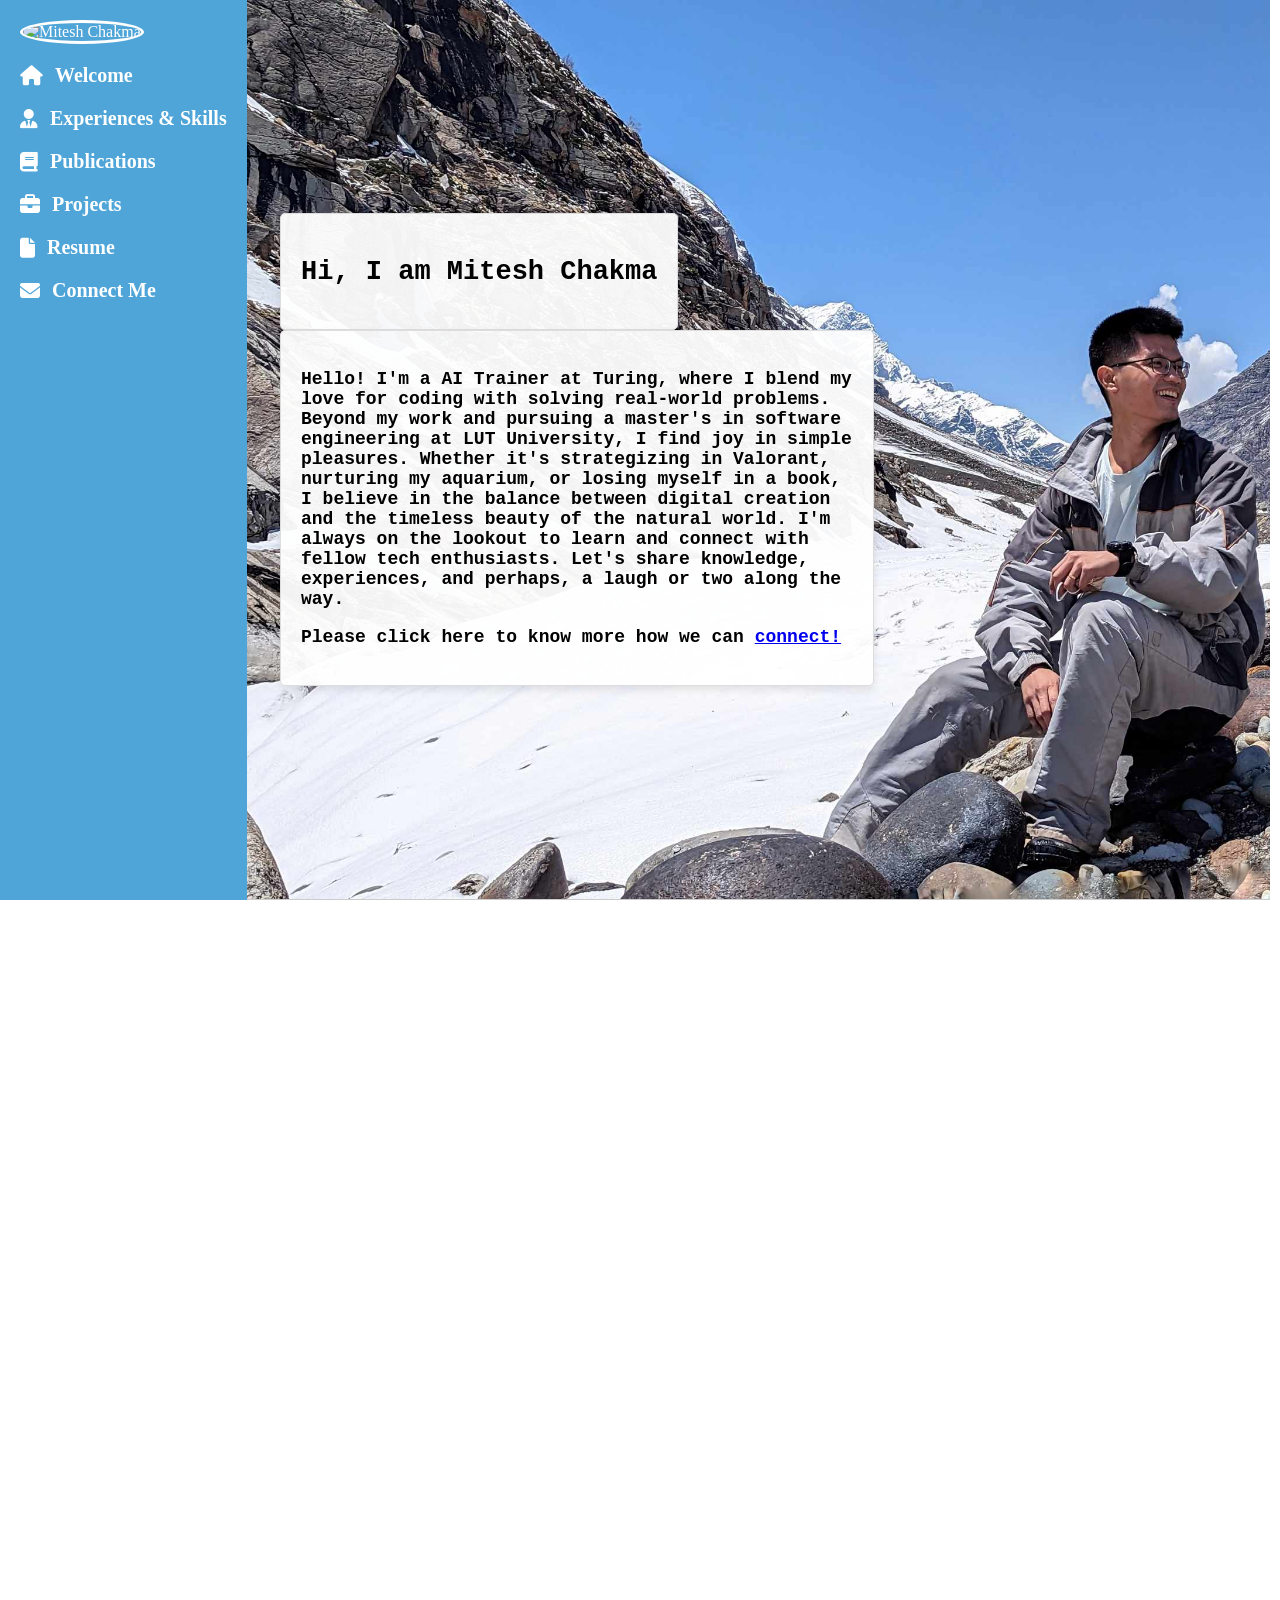
==== commit 4169820e: "Revert "design and content upgradation" This reverts commit cef01ba131109c3dc420b0ba7a006ec19af47424" ====
--- a/index.html
+++ b/index.html
@@ -3,488 +3,165 @@
 <head>
     <meta charset="UTF-8">
     <meta name="viewport" content="width=device-width, initial-scale=1.0">
-    <meta name="description" content="Mitesh Chakma — Software engineer and MSc graduate in Tampere, Finland. Backend, data engineering, LLM pipelines, and GIS research.">
-    <meta name="theme-color" content="#0c1222">
-    <title>Mitesh Chakma | Software Engineer · Data &amp; AI</title>
-    <link rel="preconnect" href="https://fonts.googleapis.com">
-    <link rel="preconnect" href="https://fonts.gstatic.com" crossorigin>
-    <link href="https://fonts.googleapis.com/css2?family=Plus+Jakarta+Sans:wght@400;500;600;700&display=swap" rel="stylesheet">
-    <link rel="stylesheet" href="https://cdnjs.cloudflare.com/ajax/libs/font-awesome/6.5.2/css/all.min.css">
+    <title>Mitesh Chakma</title>
     <link rel="stylesheet" href="assets/css/style.css">
+    <link rel="stylesheet" href="https://cdnjs.cloudflare.com/ajax/libs/font-awesome/6.1.1/css/all.min.css">
+    <meta name="viewport" content="width=device-width, initial-scale=1.0">
+    <script src="https://unpkg.com/typed.js@2.1.0/dist/typed.umd.js"></script>
+    <script src="assets/js/script.js"></script>
 </head>
 <body>
-    <div class="bg-decor" aria-hidden="true">
-        <img src="assets/img/python.png" alt="" class="bg-float bg-float-1">
-        <img src="assets/img/tensorflow.png" alt="" class="bg-float bg-float-2">
-        <img src="assets/img/django.png" alt="" class="bg-float bg-float-3">
-        <img src="assets/img/numpy.png" alt="" class="bg-float bg-float-4">
-    </div>
-
-    <a class="skip-link" href="#main-content">Skip to content</a>
-    <button class="nav-toggle" type="button" aria-label="Open navigation" aria-expanded="false" aria-controls="sidebar">
-        <i class="fas fa-bars" aria-hidden="true"></i>
-    </button>
-    <div class="sidebar-overlay" hidden></div>
-
     <div class="grid-container">
-        <nav class="sidebar" id="sidebar" aria-label="Primary">
-            <div class="sidebar-profile">
-                <div class="profile-picture profile-picture--lg">
-                    <img src="assets/img/MiteshChakma.JPG" alt="Portrait of Mitesh Chakma" width="140" height="140">
+        <nav class="sidebar">
+            <div class="profile-picture">
+                <img src="assets/img/MiteshChakma.JPG" alt="Mitesh Chakma">
+            </div>
+            <ul>
+                <li><a href="#landing-page"><i class="fas fa-home"></i> Welcome</a></li>
+                <li><a href="#experiences"><i class="fas fa-user-tie"></i> Experiences & Skills</a></li>
+                <li><a href="#publications"><i class="fas fa-book"></i> Publications</a></li>
+                <li><a href="#projects"><i class="fas fa-briefcase"></i> Projects</a></li>
+                <li><a href="#resume-page"><i class="fas fa-file"></i> Resume</a></li>
+                <li><a href="#connect"><i class="fas fa-envelope"></i> Connect Me</a></li>
+            </ul>
+        </nav>
+        <main class="main-content">
+            <section id="landing-page">
+                <div class="text-container">
+                    <h2>Hi, I am Mitesh Chakma</h2>
+                    <h3><span id="typed-text"></span></h3> 
                 </div>
-                <p class="sidebar-name">Mitesh Chakma</p>
-                <p class="sidebar-role"><i class="fas fa-location-dot"></i> Tampere, Finland</p>
-                <p class="sidebar-status"><i class="fas fa-circle status-dot"></i> Open to opportunities</p>
-            </div>
-
-            <div class="sidebar-stack" aria-label="Tech stack preview">
-                <img src="assets/img/python.png" alt="Python" title="Python">
-                <img src="assets/img/django.png" alt="Django" title="Django">
-                <img src="assets/img/js.png" alt="JavaScript" title="JavaScript">
-                <img src="assets/img/html.png" alt="HTML" title="HTML">
-                <img src="assets/img/css.png" alt="CSS" title="CSS">
-                <img src="assets/img/numpy.png" alt="NumPy" title="NumPy">
-                <img src="assets/img/jupyter.png" alt="Jupyter" title="Jupyter">
-                <img src="assets/img/tensorflow.png" alt="TensorFlow" title="TensorFlow">
-            </div>
-
-            <ul class="sidebar-nav">
-                <li><a href="#landing-page" class="nav-link"><i class="fas fa-house"></i> Welcome</a></li>
-                <li><a href="#stack" class="nav-link"><i class="fas fa-cubes"></i> Tech stack</a></li>
-                <li><a href="#experiences" class="nav-link"><i class="fas fa-briefcase"></i> Experience</a></li>
-                <li><a href="#education" class="nav-link"><i class="fas fa-graduation-cap"></i> Education</a></li>
-                <li><a href="#publications" class="nav-link"><i class="fas fa-book-open"></i> Publications</a></li>
-                <li><a href="#projects" class="nav-link"><i class="fas fa-layer-group"></i> Projects</a></li>
-                <li><a href="#resume-page" class="nav-link"><i class="fas fa-file-lines"></i> Resume</a></li>
-                <li><a href="#connect" class="nav-link"><i class="fas fa-paper-plane"></i> Contact</a></li>
-            </ul>
-
-            <div class="sidebar-social">
-                <a href="https://github.com/MiteshChakma/" target="_blank" rel="noopener noreferrer" class="social-icon-link" title="GitHub">
-                    <img src="assets/img/github.png" alt="GitHub" width="28" height="28">
-                </a>
-                <a href="https://www.linkedin.com/in/mitesh-chakma/" target="_blank" rel="noopener noreferrer" class="social-icon-link" title="LinkedIn">
-                    <img src="assets/img/linkedin.png" alt="LinkedIn" width="28" height="28">
-                </a>
-                <a href="mailto:miteshchakma@gmail.com" class="social-icon-link social-icon-link--email" title="Email">
-                    <i class="fas fa-envelope"></i>
-                </a>
-            </div>
-        </nav>
-
-        <main class="main-content" id="main-content">
-            <section id="landing-page" class="section hero">
-                <div class="hero-banner panel-elevated">
-                    <div class="hero-copy">
-                        <p class="status-pill"><i class="fas fa-seedling"></i> Open to work · Finland</p>
-                        <h1>Mitesh Chakma</h1>
-                        <p class="hero-tagline"><span id="typed-text" aria-live="polite"></span></p>
-                        <p class="hero-lead">
-                            Software engineering graduate building <strong>backend systems</strong>, <strong>data pipelines</strong>, and <strong>LLM training workflows</strong>. MSc from LUT · former AI Trainer at Turing.
-                        </p>
-                        <div class="hero-actions">
-                            <a href="#projects" class="btn btn-primary"><i class="fas fa-layer-group"></i> View projects</a>
-                            <a href="#resume-page" class="btn btn-secondary"><i class="fas fa-file-lines"></i> Resume</a>
-                            <a href="#connect" class="btn btn-ghost"><i class="fas fa-envelope"></i> Contact</a>
+                <div class="detailed-text-container">
+                    <p>Hello! I'm a AI Trainer at Turing, where I blend my love for coding with solving real-world problems. Beyond my work and pursuing a master's in software engineering at LUT University, I find joy in simple pleasures. Whether it's strategizing in Valorant, nurturing my aquarium, or losing myself in a book, I believe in the balance between digital creation and the timeless beauty of the natural world. I'm always on the lookout to learn and connect with fellow tech enthusiasts. Let's share knowledge, experiences, and perhaps, a laugh or two along the way.</p>
+                    <p>Please click here to know more how we can <a href="#connect">connect!</a></p>       
+                </div>
+            </section>
+            <section id="experiences">
+                <h1>Experiences</h1>
+                <div class="experiences-container">
+                    <div class="experience-details">
+                        <div class="timeline">
+                            <div class="timeline-item current-job">
+                                <div class="timeline-dot"></div>
+                                <div class="timeline-content">
+                                    <div class="timeline-date">Jan 2023 - Present</div>
+                                    <h3>AI Trainer</h3>
+                                    <h4>Turing · Full-time</h4>
+                                    <p>Silicon Valley, California, United States · Remote</p>
+                                </div>
+                            </div>
+                            <div class="timeline-item">
+                                <div class="timeline-dot"></div>
+                                <div class="timeline-content">
+                                    <div class="timeline-date">Dec 2020 - Dec 2022</div>
+                                    <h3>Software Engineer</h3>
+                                    <h4>Ferntech Solutions · Full-time</h4>
+                                </div>
+                            </div>
+                            <div class="timeline-item">
+                                <div class="timeline-dot"></div>
+                                <div class="timeline-content">
+                                    <div class="timeline-date">Jul 2020 - Nov 2020</div>
+                                    <h3>Software Engineer</h3>
+                                    <h4>SK JAPAN EXPORT CO. LTD · Contract</h4>
+                                </div> 
+                            </div>
+                            <div class="timeline-item">
+                                <div class="timeline-dot"></div>
+                                <div class="timeline-content">
+                                    <div class="timeline-date">Oct 2018 - May 2019</div>
+                                    <h3>Trainee AI Engineer</h3>
+                                    <h4>Hiperdyne Corporation ハイパーダイン · Dhaka, Bangladesh</h4>
+                                </div> 
+                            </div>
                         </div>
                     </div>
-                    <div class="hero-visual">
-                        <div class="hero-photo-ring">
-                            <img src="assets/img/MiteshChakma.JPG" alt="Mitesh Chakma" class="hero-photo" width="280" height="280">
-                        </div>
-                        <ul class="hero-orbit" aria-label="Technologies">
-                            <li><img src="assets/img/python.png" alt="Python"></li>
-                            <li><img src="assets/img/django.png" alt="Django"></li>
-                            <li><img src="assets/img/js.png" alt="JavaScript"></li>
-                            <li><img src="assets/img/tensorflow.png" alt="TensorFlow"></li>
-                            <li><img src="assets/img/jupyter.png" alt="Jupyter"></li>
-                            <li><img src="assets/img/numpy.png" alt="NumPy"></li>
-                        </ul>
+                    <div class="tech-stack">
+                        <h1>Used Tech Stacks</h1>
+                        <img src="assets/img/python.png" alt="Python" title="Python" class="icon-medium" />
+                        <img src="assets/img/django.png" alt="Django" title="Django" class="icon-medium" />
+                        <img src="assets/img/js.png" alt="JavaScript" title="JavaScript" class="icon-medium" />
+                        <img src="assets/img/css.png" alt="CSS" title="CSS" class="icon-medium" />
+                        <img src="assets/img/html.png" alt="HTML" title="HTML" class="icon-medium" />
+                        <img src="assets/img/numpy.png" alt="numpy" title="numpy" class="icon-medium" />
+                        <img src="assets/img/jupyter.png" alt="jupyter" title="jupyter" class="icon-medium" />
+                        <img src="assets/img/tensorflow.png" alt="tensorflow" title="tensorflow" class="icon-medium" />
                     </div>
-                </div>
-
-                <div class="tech-marquee" aria-label="Technology strip">
-                    <div class="tech-marquee-track">
-                        <img src="assets/img/python.png" alt="Python"><span>Python</span>
-                        <img src="assets/img/django.png" alt="Django"><span>Django</span>
-                        <img src="assets/img/js.png" alt="JavaScript"><span>JavaScript</span>
-                        <img src="assets/img/html.png" alt="HTML"><span>HTML</span>
-                        <img src="assets/img/css.png" alt="CSS"><span>CSS</span>
-                        <img src="assets/img/numpy.png" alt="NumPy"><span>NumPy</span>
-                        <img src="assets/img/jupyter.png" alt="Jupyter"><span>Jupyter</span>
-                        <img src="assets/img/tensorflow.png" alt="TensorFlow"><span>TensorFlow</span>
-                        <img src="assets/img/python.png" alt="" aria-hidden="true"><span aria-hidden="true">Python</span>
-                        <img src="assets/img/django.png" alt="" aria-hidden="true"><span aria-hidden="true">Django</span>
-                        <img src="assets/img/js.png" alt="" aria-hidden="true"><span aria-hidden="true">JS</span>
-                        <img src="assets/img/html.png" alt="" aria-hidden="true"><span aria-hidden="true">HTML</span>
-                        <img src="assets/img/css.png" alt="" aria-hidden="true"><span aria-hidden="true">CSS</span>
-                        <img src="assets/img/numpy.png" alt="" aria-hidden="true"><span aria-hidden="true">NumPy</span>
-                        <img src="assets/img/jupyter.png" alt="" aria-hidden="true"><span aria-hidden="true">Jupyter</span>
-                        <img src="assets/img/tensorflow.png" alt="" aria-hidden="true"><span aria-hidden="true">TensorFlow</span>
+                    <div class="tech-stack-names">
+                        <h1>Tools & Technologies</h1>
+                        <p>Python (sklearn, pandas, numpy, matplotlib, seaborn)</p>
+                        <p>SQL (PostgreSQL, MySQL)</p>
+                        <p>Version Control (Git, GitHub)</p>
+                        <p>Containerization (Docker)</p>
+                        <p>API Development and Integration</p>
+                        <p>Continuous Integration/Continuous Deployment (CI/CD)</p>
                     </div>
                 </div>
             </section>
-
-            <section id="stack" class="section section-wide">
-                <header class="section-header">
-                    <h2><i class="fas fa-cubes section-icon"></i> Tech stack</h2>
-                    <p>Languages and tools I use across backend, data, and ML work.</p>
-                </header>
-                <div class="tech-showcase">
-                    <figure class="tech-showcase-card"><img src="assets/img/python.png" alt="Python" width="64" height="64"><figcaption>Python</figcaption></figure>
-                    <figure class="tech-showcase-card"><img src="assets/img/django.png" alt="Django" width="64" height="64"><figcaption>Django</figcaption></figure>
-                    <figure class="tech-showcase-card"><img src="assets/img/js.png" alt="JavaScript" width="64" height="64"><figcaption>JavaScript</figcaption></figure>
-                    <figure class="tech-showcase-card"><img src="assets/img/html.png" alt="HTML" width="64" height="64"><figcaption>HTML</figcaption></figure>
-                    <figure class="tech-showcase-card"><img src="assets/img/css.png" alt="CSS" width="64" height="64"><figcaption>CSS</figcaption></figure>
-                    <figure class="tech-showcase-card"><img src="assets/img/numpy.png" alt="NumPy" width="64" height="64"><figcaption>NumPy</figcaption></figure>
-                    <figure class="tech-showcase-card"><img src="assets/img/jupyter.png" alt="Jupyter" width="64" height="64"><figcaption>Jupyter</figcaption></figure>
-                    <figure class="tech-showcase-card"><img src="assets/img/tensorflow.png" alt="TensorFlow" width="64" height="64"><figcaption>TensorFlow</figcaption></figure>
+            <section id="publications">
+                <h1>Publications</h1>
+                <div class="publication">
+                    <h2>Determining Land Use and Land Cover Changes and Predicting the Growth of Dhaka, Bangladesh Using Remote Sensing and GIS Techniques</h2>
+                    <p>IOP Science · Mar 4, 2019</p>
+                    <a href="https://iopscience.iop.org/article/10.1088/1742-6596/1152/1/012023" target="_blank">Read More</a>
+                    <p>Developing countries are experiencing a rapid growth in urbanization in recent decades. This study evaluates and observes various changes in the urban area of Dhaka, Bangladesh, using Landsat images and predicts future urban growth, vegetation, and water index for the year 2020.</p>
+                </div>
+                <div class="publication">
+                    <h2>Change Detection of the Sundarban Part of Bangladesh Using Remote Sensing and GIS Techniques with Machine Learning Algorithms</h2>
+                    <p>IAC · Oct 4, 2018</p>
+                    <a href="https://iafastro.directory/iac/paper/id/47723/summary/" target="_blank">Read More</a>
+                    <p>This study examines land cover changes in the Sundarbans, aiming to quantify changes and present the status of mangrove forests using Landsat data. It provides insights into deforestation rates and the impact of various factors on the Sundarbans' reserve forest area.</p>
                 </div>
             </section>
+                      
+            <section id="projects">
+                <h1>Projects</h1>
+            </section>
+            <section id="resume-page">
+                <h1>Resume</h1>
+                <embed src="https://drive.google.com/file/d/1m_y046yNlWWe4bLue5HZETSxHktzzsUH/preview" type="application/pdf" width="100%" height="900px">
+            </section>  
 
-            <section id="experiences" class="section section-wide">
-                <header class="section-header">
-                    <h2><i class="fas fa-briefcase section-icon"></i> Experience</h2>
-                    <p>Professional roles in software engineering, AI training, and instruction.</p>
-                </header>
-                <div class="timeline" role="list">
-                    <article class="timeline-item" role="listitem" data-role="ai">
-                        <div class="timeline-marker"><span class="timeline-icon"><i class="fas fa-brain"></i></span></div>
-                        <div class="timeline-content panel-elevated">
-                            <div class="timeline-stack">
-                                <img src="assets/img/python.png" alt="Python" title="Python">
-                                <img src="assets/img/jupyter.png" alt="Jupyter" title="Jupyter">
-                            </div>
-                            <time class="timeline-date" datetime="2023-01/2025-07"><i class="far fa-calendar"></i> Jan 2023 — Jul 2025</time>
-                            <h3>AI Trainer · Turing</h3>
-                            <p class="timeline-org"><i class="fas fa-building"></i> Remote · Silicon Valley, CA</p>
-                            <ul>
-                                <li>Led remote team scaling LLM training with Python, Pandas, SQL.</li>
-                                <li>ETL pipelines, validation scripts, prompt design for OpenAI &amp; Microsoft models.</li>
-                                <li>Dataset curation, evaluation, and hallucination reduction.</li>
-                            </ul>
+            <section id="connect">
+                <h1>Contact Me</h1>
+                <div class="connect-container">
+                    <div class="social-links-box">
+                        <p>Feel free to reach out to me via email or connect with me through my social profiles:</p>
+                        <div class="social-links">
+                            <a href="https://github.com/MiteshChakma/" target="_blank" title="GitHub">
+                                <img src="assets/img/github.png" alt="GitHub"> GitHub
+                            </a>
+                            <a href="https://linkedin.com/in/mitesh-chakma/" target="_blank" title="LinkedIn">
+                                <img src="assets/img/linkedin.png" alt="LinkedIn"> LinkedIn
+                            </a>
                         </div>
-                    </article>
-                    <article class="timeline-item" role="listitem" data-role="eng">
-                        <div class="timeline-marker"><span class="timeline-icon"><i class="fas fa-server"></i></span></div>
-                        <div class="timeline-content panel-elevated">
-                            <div class="timeline-stack">
-                                <img src="assets/img/django.png" alt="Django" title="Django">
-                                <img src="assets/img/python.png" alt="Python" title="Python">
-                                <img src="assets/img/js.png" alt="JavaScript" title="JavaScript">
-                            </div>
-                            <time class="timeline-date" datetime="2020-12/2022-12"><i class="far fa-calendar"></i> Dec 2020 — Dec 2022</time>
-                            <h3>Software Engineer · Ferntech</h3>
-                            <p class="timeline-org"><i class="fas fa-location-dot"></i> Dhaka, Bangladesh</p>
-                            <ul>
-                                <li>Backend lead for <strong>HN CitiPages</strong> (15k+ users)—Django, PostgreSQL, AWS S3, REST.</li>
-                            </ul>
-                        </div>
-                    </article>
-                    <article class="timeline-item" role="listitem" data-role="research">
-                        <div class="timeline-marker"><span class="timeline-icon"><i class="fas fa-map-location-dot"></i></span></div>
-                        <div class="timeline-content panel-elevated">
-                            <div class="timeline-stack">
-                                <img src="assets/img/python.png" alt="Python" title="Python">
-                                <img src="assets/img/tensorflow.png" alt="TensorFlow" title="TensorFlow">
-                                <img src="assets/img/numpy.png" alt="NumPy" title="NumPy">
-                            </div>
-                            <time class="timeline-date" datetime="2018-06/2018-09"><i class="far fa-calendar"></i> Jun — Sep 2018</time>
-                            <h3>Research Assistant · LaSSET</h3>
-                            <p class="timeline-org"><i class="fas fa-location-dot"></i> Dhaka, Bangladesh</p>
-                            <ul>
-                                <li>Geospatial ML for urban and rural growth prediction.</li>
-                            </ul>
-                        </div>
-                    </article>
-                </div>
-            </section>
-
-            <section id="education" class="section section-wide">
-                <header class="section-header">
-                    <h2><i class="fas fa-graduation-cap section-icon"></i> Education</h2>
-                </header>
-                <div class="education-grid">
-                    <article class="education-card panel-elevated">
-                        <div class="edu-badge"><i class="fas fa-university"></i></div>
-                        <time datetime="2023/2025">2023 — 2025</time>
-                        <h3>MSc, Software Engineering</h3>
-                        <p>LUT University · Lappeenranta, Finland</p>
-                    </article>
-                    <article class="education-card panel-elevated">
-                        <div class="edu-badge"><i class="fas fa-school"></i></div>
-                        <time datetime="2013/2017">2013 — 2017</time>
-                        <h3>BSc, Computer Science</h3>
-                        <p>BRAC University · Dhaka, Bangladesh</p>
-                    </article>
-                    <article class="education-card panel-elevated">
-                        <div class="edu-badge"><i class="fas fa-plane-departure"></i></div>
-                        <time datetime="2016">2016</time>
-                        <h3>Exchange · Kent State University</h3>
-                        <p>USA · Global UGRAD</p>
-                    </article>
-                </div>
-            </section>
-
-            <section id="publications" class="section section-wide">
-                <header class="section-header">
-                    <h2><i class="fas fa-book-open section-icon"></i> Publications</h2>
-                    <p>GIS and machine learning research.</p>
-                </header>
-                <div class="publications-grid">
-                    <article class="publication-card panel-elevated">
-                        <div class="pub-visual">
-                            <img src="assets/img/numpy.png" alt="" class="pub-visual-icon" aria-hidden="true">
-                            <img src="assets/img/tensorflow.png" alt="" class="pub-visual-icon pub-visual-icon--2" aria-hidden="true">
-                            <i class="fas fa-satellite pub-visual-fa"></i>
-                        </div>
-                        <div>
-                            <p class="publication-meta">IOP Science · 2019</p>
-                            <h3>Dhaka urban growth · LULC &amp; GIS</h3>
-                            <p>Landsat-based change detection and urban forecasting for greater Dhaka.</p>
-                            <a class="text-link" href="https://iopscience.iop.org/article/10.1088/1742-6596/1152/1/012023" target="_blank" rel="noopener noreferrer"><i class="fas fa-arrow-up-right-from-square"></i> Read paper</a>
-                        </div>
-                    </article>
-                    <article class="publication-card panel-elevated">
-                        <div class="pub-visual pub-visual--green">
-                            <img src="assets/img/python.png" alt="" class="pub-visual-icon" aria-hidden="true">
-                            <img src="assets/img/jupyter.png" alt="" class="pub-visual-icon pub-visual-icon--2" aria-hidden="true">
-                            <i class="fas fa-tree pub-visual-fa"></i>
-                        </div>
-                        <div>
-                            <p class="publication-meta">IAC 2018 · Germany</p>
-                            <h3>Sundarbans change detection</h3>
-                            <p>ML-assisted mangrove land-cover analysis in Bangladesh.</p>
-                            <a class="text-link" href="https://iafastro.directory/iac/paper/id/47723/summary/" target="_blank" rel="noopener noreferrer"><i class="fas fa-arrow-up-right-from-square"></i> Read paper</a>
-                        </div>
-                    </article>
-                </div>
-            </section>
-
-            <section id="projects" class="section section-wide">
-                <header class="section-header section-header-row">
-                    <div>
-                        <h2><i class="fas fa-layer-group section-icon"></i> Project showcase</h2>
-                        <p>Latest <strong>3</strong> projects per category.</p>
+                        <p>Thank you for choosing to leave a connect request or your valuable message.</p>
                     </div>
-                    <p id="github-load-status" class="github-load-status panel-elevated" aria-live="polite">
-                        <i class="fas fa-spinner fa-spin"></i> Loading GitHub projects…
-                    </p>
-                </header>
-
-                <div class="project-tabs" role="tablist">
-                    <button type="button" class="project-tab is-active" role="tab" id="tab-research" data-tab="research" aria-selected="true" aria-controls="panel-research"><i class="fas fa-flask"></i> Research</button>
-                    <button type="button" class="project-tab" role="tab" id="tab-backend" data-tab="backend" aria-selected="false" aria-controls="panel-backend"><i class="fas fa-server"></i> Backend</button>
-                    <button type="button" class="project-tab" role="tab" id="tab-data-engineering" data-tab="data-engineering" aria-selected="false" aria-controls="panel-data-engineering"><i class="fas fa-database"></i> Data engineering</button>
-                    <button type="button" class="project-tab" role="tab" id="tab-miscellaneous" data-tab="miscellaneous" aria-selected="false" aria-controls="panel-miscellaneous"><i class="fas fa-puzzle-piece"></i> Miscellaneous</button>
-                </div>
-
-                <div class="static-projects-source" data-static-projects hidden>
-                    <article class="project-card panel-elevated" data-category="data-engineering" data-source="static" data-sort="202507">
-                        <div class="project-card-media media-collage media-collage--data">
-                            <img src="assets/img/python.png" alt="Python">
-                            <img src="assets/img/jupyter.png" alt="Jupyter">
-                            <img src="assets/img/tensorflow.png" alt="TensorFlow">
-                        </div>
-                        <div class="project-card-body">
-                            <span class="project-tag tag-data"><i class="fas fa-database"></i> Data engineering</span>
-                            <h3>LLM training pipelines · Turing</h3>
-                            <p class="project-meta"><i class="far fa-calendar"></i> 2023 — 2025</p>
-                            <p>ETL and validation for large-scale LLM training; team lead for data quality.</p>
-                        </div>
-                    </article>
-                    <article class="project-card panel-elevated" data-category="backend" data-source="static" data-sort="202212">
-                        <div class="project-card-media media-collage media-collage--backend">
-                            <img src="assets/img/django.png" alt="Django">
-                            <img src="assets/img/python.png" alt="Python">
-                            <img src="assets/img/js.png" alt="JavaScript">
-                        </div>
-                        <div class="project-card-body">
-                            <span class="project-tag tag-backend"><i class="fas fa-server"></i> Backend</span>
-                            <h3>HN CitiPages</h3>
-                            <p class="project-meta"><i class="fas fa-users"></i> 15k+ users</p>
-                            <p>Django, PostgreSQL, AWS—location-based social platform.</p>
-                            <a class="text-link" href="https://play.google.com/store/apps/details?id=hn.techcom.com.hncitipages" target="_blank" rel="noopener noreferrer"><i class="fab fa-google-play"></i> Play Store</a>
-                        </div>
-                    </article>
-                    <article class="project-card panel-elevated" data-category="backend" data-source="static" data-sort="202011">
-                        <div class="project-card-media media-collage media-collage--backend">
-                            <img src="assets/img/html.png" alt="HTML">
-                            <img src="assets/img/css.png" alt="CSS">
-                            <img src="assets/img/js.png" alt="JavaScript">
-                        </div>
-                        <div class="project-card-body">
-                            <span class="project-tag tag-backend"><i class="fas fa-server"></i> Backend</span>
-                            <h3>SK Japan export systems</h3>
-                            <p class="project-meta"><i class="far fa-calendar"></i> 2020 · Tokyo</p>
-                            <p>Contract engineering for export operations.</p>
-                        </div>
-                    </article>
-                    <article class="project-card panel-elevated" data-category="backend" data-source="static" data-sort="201905">
-                        <div class="project-card-media media-collage">
-                            <img src="assets/img/python.png" alt="Python">
-                            <img src="assets/img/tensorflow.png" alt="TensorFlow">
-                        </div>
-                        <div class="project-card-body">
-                            <span class="project-tag tag-backend"><i class="fas fa-server"></i> Backend</span>
-                            <h3>Hiperdyne prototypes</h3>
-                            <p class="project-meta">2018 — 2019</p>
-                            <p>Python pipelines and DNN experiments.</p>
-                        </div>
-                    </article>
-                    <article class="project-card panel-elevated" data-category="research" data-source="static" data-sort="201903">
-                        <div class="project-card-media media-collage media-collage--research">
-                            <img src="assets/img/numpy.png" alt="NumPy">
-                            <img src="assets/img/python.png" alt="Python">
-                            <img src="assets/img/tensorflow.png" alt="TensorFlow">
-                        </div>
-                        <div class="project-card-body">
-                            <span class="project-tag tag-research"><i class="fas fa-flask"></i> Research</span>
-                            <h3>Dhaka urban growth</h3>
-                            <p class="project-meta">GIS · Landsat</p>
-                            <p>LULC analysis and urban forecasting.</p>
-                            <a class="text-link" href="https://iopscience.iop.org/article/10.1088/1742-6596/1152/1/012023" target="_blank" rel="noopener noreferrer"><i class="fas fa-file-lines"></i> Paper</a>
-                        </div>
-                    </article>
-                    <article class="project-card panel-elevated" data-category="research" data-source="static" data-sort="201810">
-                        <div class="project-card-media media-collage media-collage--research">
-                            <img src="assets/img/tensorflow.png" alt="TensorFlow">
-                            <img src="assets/img/jupyter.png" alt="Jupyter">
-                            <img src="assets/img/numpy.png" alt="NumPy">
-                        </div>
-                        <div class="project-card-body">
-                            <span class="project-tag tag-research"><i class="fas fa-leaf"></i> Research</span>
-                            <h3>Sundarbans detection</h3>
-                            <p class="project-meta">ML · Ecology</p>
-                            <p>Mangrove land-cover change mapping.</p>
-                            <a class="text-link" href="https://iafastro.directory/iac/paper/id/47723/summary/" target="_blank" rel="noopener noreferrer"><i class="fas fa-file-lines"></i> Paper</a>
-                        </div>
-                    </article>
-                    <article class="project-card panel-elevated" data-category="research" data-source="static" data-sort="201809">
-                        <div class="project-card-media media-collage media-collage--research">
-                            <img src="assets/img/python.png" alt="Python">
-                            <img src="assets/img/numpy.png" alt="NumPy">
-                        </div>
-                        <div class="project-card-body">
-                            <span class="project-tag tag-research"><i class="fas fa-satellite"></i> Research</span>
-                            <h3>LaSSET geospatial ML</h3>
-                            <p class="project-meta">2018</p>
-                            <p>Environmental geospatial data and growth models.</p>
-                        </div>
-                    </article>
-                    <article class="project-card panel-elevated" data-category="miscellaneous" data-source="static" data-sort="202309">
-                        <div class="project-card-media media-collage media-collage--misc">
-                            <img src="assets/img/html.png" alt="HTML">
-                            <img src="assets/img/css.png" alt="CSS">
-                        </div>
-                        <div class="project-card-body">
-                            <span class="project-tag tag-misc"><i class="fas fa-puzzle-piece"></i> Miscellaneous</span>
-                            <h3>IELTS instruction</h3>
-                            <p class="project-meta">Mentors' · 2022 — 2023</p>
-                            <p>IELTS prep and mock exams.</p>
-                        </div>
-                    </article>
-                </div>
-
-                <div class="project-panels">
-                    <div class="project-panel is-active" role="tabpanel" id="panel-research" data-panel="research" aria-labelledby="tab-research">
-                        <p class="panel-hint"><i class="fas fa-clock"></i> 3 most recent</p>
-                        <div class="projects-grid" data-panel-grid="research"></div>
-                    </div>
-                    <div class="project-panel" role="tabpanel" id="panel-backend" data-panel="backend" hidden aria-labelledby="tab-backend">
-                        <p class="panel-hint"><i class="fas fa-clock"></i> 3 most recent</p>
-                        <div class="projects-grid" data-panel-grid="backend"></div>
-                    </div>
-                    <div class="project-panel" role="tabpanel" id="panel-data-engineering" data-panel="data-engineering" hidden aria-labelledby="tab-data-engineering">
-                        <p class="panel-hint"><i class="fas fa-clock"></i> 3 most recent</p>
-                        <div class="projects-grid" data-panel-grid="data-engineering"></div>
-                    </div>
-                    <div class="project-panel" role="tabpanel" id="panel-miscellaneous" data-panel="miscellaneous" hidden aria-labelledby="tab-miscellaneous">
-                        <p class="panel-hint"><i class="fas fa-clock"></i> 3 most recent</p>
-                        <div class="projects-grid" data-panel-grid="miscellaneous"></div>
-                    </div>
-                </div>
-                <div data-github-grid hidden aria-hidden="true"></div>
-            </section>
-
-            <section id="resume-page" class="section section-wide">
-                <header class="section-header">
-                    <h2><i class="fas fa-file-lines section-icon"></i> Resume</h2>
-                    <p>
-                        <a class="text-link" href="assets/Mitesh-Chakma-resume.pdf" download><i class="fas fa-download"></i> Download PDF</a>
-                        ·
-                        <a class="text-link" href="https://drive.google.com/file/d/1pkX2EcIvlKy60mNgeUTulnQVQHoSWyn7/view?usp=sharing" target="_blank" rel="noopener noreferrer"><i class="fab fa-google-drive"></i> Google Drive</a>
-                    </p>
-                </header>
-                <div class="resume-wrapper panel-elevated">
-                    <iframe src="https://drive.google.com/file/d/1pkX2EcIvlKy60mNgeUTulnQVQHoSWyn7/preview" title="Resume" width="100%" height="880" loading="lazy"></iframe>
-                </div>
-            </section>
-
-            <section id="connect" class="section section-wide">
-                <header class="section-header">
-                    <h2><i class="fas fa-paper-plane section-icon"></i> Contact</h2>
-                    <p>Based in Tampere — open to roles in Finland.</p>
-                </header>
-                <div class="connect-layout">
-                    <div class="connect-cards">
-                        <a href="mailto:miteshchakma@gmail.com" class="connect-card panel-elevated">
-                            <span class="connect-card-icon"><i class="fas fa-envelope"></i></span>
-                            <strong>Email</strong>
-                            <span>miteshchakma@gmail.com</span>
-                        </a>
-                        <a href="tel:+358442445541" class="connect-card panel-elevated">
-                            <span class="connect-card-icon"><i class="fas fa-phone"></i></span>
-                            <strong>Phone</strong>
-                            <span>+358 44 244 5541</span>
-                        </a>
-                        <a href="https://github.com/MiteshChakma/" target="_blank" rel="noopener noreferrer" class="connect-card panel-elevated connect-card--brand">
-                            <img src="assets/img/github.png" alt="" class="connect-brand-img" width="48" height="48">
-                            <strong>GitHub</strong>
-                            <span>@MiteshChakma</span>
-                        </a>
-                        <a href="https://www.linkedin.com/in/mitesh-chakma/" target="_blank" rel="noopener noreferrer" class="connect-card panel-elevated connect-card--brand">
-                            <img src="assets/img/linkedin.png" alt="" class="connect-brand-img" width="48" height="48">
-                            <strong>LinkedIn</strong>
-                            <span>mitesh-chakma</span>
-                        </a>
-                    </div>
-                    <div class="contact-form-box panel-elevated">
-                        <h3 class="form-title"><i class="fas fa-message"></i> Send a message</h3>
+                    
+                    <div class="contact-form-box">
                         <form action="https://formspree.io/f/mkndrjqw" method="POST">
                             <div class="form-group">
-                                <label for="name"><i class="fas fa-user"></i> Name</label>
-                                <input type="text" id="name" name="name" autocomplete="name" required>
+                                <label for="name">Name</label>
+                                <input type="text" id="name" name="name" required>
                             </div>
                             <div class="form-group">
-                                <label for="email"><i class="fas fa-envelope"></i> Email</label>
-                                <input type="email" id="email" name="email" autocomplete="email" required>
+                                <label for="email">Email</label>
+                                <input type="email" id="email" name="email" required>
                             </div>
                             <div class="form-group">
-                                <label for="message"><i class="fas fa-comment"></i> Message</label>
-                                <textarea id="message" name="message" rows="5" required></textarea>
+                                <label for="message">Message</label>
+                                <textarea id="message" name="message" rows="4" required></textarea>
                             </div>
-                            <button type="submit" class="btn btn-primary btn-full"><i class="fas fa-paper-plane"></i> Send</button>
+                            <button type="submit">Send Message</button>
                         </form>
                     </div>
                 </div>
             </section>
-
-            <footer class="site-footer">
-                <div class="footer-stack">
-                    <img src="assets/img/python.png" alt="" width="24" height="24" aria-hidden="true">
-                    <img src="assets/img/django.png" alt="" width="24" height="24" aria-hidden="true">
-                    <img src="assets/img/js.png" alt="" width="24" height="24" aria-hidden="true">
-                </div>
-                <p><i class="far fa-copyright"></i> <span id="year"></span> Mitesh Chakma</p>
-            </footer>
+            
+            
         </main>
     </div>
-
     <script src="https://unpkg.com/typed.js@2.1.0/dist/typed.umd.js"></script>
-    <script src="assets/js/portfolio.config.js" defer></script>
-    <script src="assets/js/images.js" defer></script>
-    <script src="assets/js/github-projects.js" defer></script>
-    <script src="assets/js/script.js" defer></script>
+    <script src="assets/js/script.js"></script>
 </body>
 </html>
--- a/assets/css/style.css
+++ b/assets/css/style.css
@@ -1,918 +1,391 @@
-/* Portfolio — image-rich layout, assets/img */
-:root {
-    --bg: #f4f6fb;
-    --bg-main:
-        radial-gradient(ellipse 70% 50% at 0% 0%, rgba(99, 102, 241, 0.12), transparent 50%),
-        radial-gradient(ellipse 50% 40% at 100% 10%, rgba(20, 184, 166, 0.14), transparent 45%),
-        radial-gradient(ellipse 40% 30% at 50% 100%, rgba(244, 114, 182, 0.06), transparent 40%),
-        linear-gradient(180deg, #fafbff 0%, #eef1f8 100%);
-    --sidebar-bg: linear-gradient(165deg, #141c2e 0%, #0c1222 45%, #1a2744 100%);
-    --sidebar-text: #e8edf5;
-    --sidebar-muted: #8b9cb8;
-    --panel: rgba(255, 255, 255, 0.92);
-    --panel-border: rgba(20, 28, 46, 0.08);
-    --text: #141c2e;
-    --text-secondary: #4a5568;
-    --text-muted: #718096;
-    --teal: #0d9488;
-    --teal-light: #2dd4bf;
-    --indigo: #6366f1;
-    --blue: #3b82f6;
-    --amber: #f59e0b;
-    --rose: #f43f5e;
-    --cat-research: #6366f1;
-    --cat-backend: #3b82f6;
-    --cat-data: #0d9488;
-    --cat-misc: #f59e0b;
-    --radius: 12px;
-    --radius-lg: 18px;
-    --sidebar-w: 280px;
-    --max-w: 1140px;
-    --font: "Plus Jakarta Sans", system-ui, sans-serif;
-    --shadow: 0 4px 24px rgba(20, 28, 46, 0.08);
-    --shadow-lg: 0 12px 40px rgba(20, 28, 46, 0.12);
-    --transition: 0.22s ease;
-}
-
-*, *::before, *::after { box-sizing: border-box; }
-html { scroll-behavior: smooth; }
-
-body {
+body, html {
     margin: 0;
-    font-family: var(--font);
-    font-size: 0.9375rem;
-    line-height: 1.65;
-    color: var(--text);
-    background: var(--bg);
-    background-image: var(--bg-main);
-    background-attachment: fixed;
-    -webkit-font-smoothing: antialiased;
+    padding: 0;
+    width: 100%;
+    height: 100%;
+    scroll-behavior: smooth;
     overflow-x: hidden;
 }
 
-img { max-width: 100%; height: auto; display: block; }
-
-a {
-    color: var(--teal);
-    text-decoration: underline;
-    text-underline-offset: 3px;
-    transition: color var(--transition);
-}
-a:hover { color: var(--indigo); }
-
-.text-link {
-    font-weight: 600;
-    text-decoration: none;
-    display: inline-flex;
-    align-items: center;
-    gap: 0.35rem;
-}
-.text-link:hover { text-decoration: underline; }
-
-/* Floating background icons */
-.bg-decor {
-    position: fixed;
-    inset: 0;
-    pointer-events: none;
-    z-index: 0;
-    overflow: hidden;
-}
-.bg-float {
-    position: absolute;
-    width: 56px;
-    height: 56px;
-    opacity: 0.06;
-    filter: grayscale(0.3);
-}
-.bg-float-1 { top: 12%; right: 8%; animation: float 18s ease-in-out infinite; }
-.bg-float-2 { top: 55%; right: 15%; animation: float 22s ease-in-out infinite reverse; }
-.bg-float-3 { bottom: 20%; left: 42%; animation: float 20s ease-in-out infinite 2s; }
-.bg-float-4 { top: 30%; left: 38%; animation: float 16s ease-in-out infinite 1s; }
-
-@keyframes float {
-    0%, 100% { transform: translateY(0) rotate(0deg); }
-    50% { transform: translateY(-20px) rotate(8deg); }
-}
-
-.panel-elevated {
-    background: var(--panel);
-    border: 1px solid var(--panel-border);
-    border-radius: var(--radius-lg);
-    box-shadow: var(--shadow);
-    backdrop-filter: blur(12px);
-}
-
-.skip-link {
-    position: absolute;
-    top: -100%;
-    left: 1rem;
-    z-index: 9999;
-    padding: 0.5rem 1rem;
-    background: var(--text);
-    color: #fff;
-    border-radius: var(--radius);
-    text-decoration: none;
-}
-.skip-link:focus { top: 1rem; }
-
-/* Layout */
+*, *::before, *::after {
+    box-sizing: border-box;
+}
+
+
+
 .grid-container {
     display: grid;
-    grid-template-columns: var(--sidebar-w) 1fr;
-    min-height: 100vh;
-    position: relative;
-    z-index: 1;
-}
-
-/* Sidebar */
+    grid-template-columns: auto 1fr;
+    gap: 10px;
+    padding-left: 240px; /* Adjust this dynamically or in a media query for mobile */
+    height: 100vh;
+}
+
 .sidebar {
-    position: sticky;
+    background-color: #4fa5d8;
+    color: white;
+    padding: 20px;
+    position: fixed;
     top: 0;
-    height: 100vh;
+    left: 0;
+    height: 100%;
+    z-index: 1000; /* Ensure sidebar is above other content */
     overflow-y: auto;
-    background: var(--sidebar-bg);
-    padding: 1.5rem 1rem;
-    display: flex;
-    flex-direction: column;
-    color: var(--sidebar-text);
-    border-right: 1px solid rgba(255, 255, 255, 0.06);
-}
-
-.sidebar-profile { text-align: center; margin-bottom: 1rem; }
-
-.profile-picture--lg {
-    width: 120px;
-    height: 120px;
-    margin: 0 auto 0.75rem;
-    border-radius: 50%;
-    overflow: hidden;
-    border: 3px solid var(--teal-light);
-    box-shadow: 0 0 0 4px rgba(45, 212, 191, 0.2), var(--shadow-lg);
-}
-.profile-picture--lg img { width: 100%; height: 100%; object-fit: cover; }
-
-.sidebar-name {
-    margin: 0;
-    font-size: 1.1rem;
-    font-weight: 700;
-    color: #fff;
-}
-.sidebar-role, .sidebar-status {
-    margin: 0.2rem 0 0;
-    font-size: 0.8rem;
-    color: var(--sidebar-muted);
-    display: flex;
-    align-items: center;
-    justify-content: center;
-    gap: 0.35rem;
-}
-.status-dot { font-size: 0.35rem; color: #34d399; }
-
-.sidebar-stack {
-    display: grid;
-    grid-template-columns: repeat(4, 1fr);
-    gap: 0.4rem;
-    padding: 0.65rem;
-    margin-bottom: 1rem;
-    background: rgba(255, 255, 255, 0.05);
-    border-radius: var(--radius);
-    border: 1px solid rgba(255, 255, 255, 0.08);
-}
-.sidebar-stack img {
-    width: 100%;
-    aspect-ratio: 1;
-    object-fit: contain;
-    padding: 0.25rem;
-    background: rgba(255, 255, 255, 0.9);
-    border-radius: 8px;
-    transition: transform var(--transition);
-}
-.sidebar-stack img:hover { transform: scale(1.08); }
-
-.sidebar-nav {
-    list-style: none;
-    padding: 0;
-    margin: 0 0 auto;
-    flex: 1;
-}
-.sidebar-nav a {
-    display: flex;
-    align-items: center;
-    gap: 0.55rem;
-    padding: 0.5rem 0.65rem;
-    color: var(--sidebar-muted);
-    text-decoration: none;
-    font-size: 0.875rem;
-    font-weight: 500;
-    border-radius: var(--radius);
-    margin-bottom: 0.15rem;
-    transition: background var(--transition), color var(--transition);
-}
-.sidebar-nav a i { width: 1rem; color: var(--teal-light); opacity: 0.85; }
-.sidebar-nav a:hover { color: #fff; background: rgba(255, 255, 255, 0.08); }
-.sidebar-nav a.active {
-    color: #fff;
-    background: linear-gradient(90deg, rgba(13, 148, 136, 0.35), rgba(99, 102, 241, 0.2));
-    box-shadow: inset 0 0 0 1px rgba(45, 212, 191, 0.3);
-}
-
-.sidebar-social {
-    display: flex;
-    justify-content: center;
-    gap: 0.65rem;
-    padding-top: 1rem;
-    border-top: 1px solid rgba(255, 255, 255, 0.08);
-}
-.social-icon-link {
-    display: flex;
-    align-items: center;
-    justify-content: center;
-    width: 44px;
-    height: 44px;
-    background: rgba(255, 255, 255, 0.95);
-    border-radius: var(--radius);
-    transition: transform var(--transition), box-shadow var(--transition);
-}
-.social-icon-link:hover {
-    transform: translateY(-2px);
-    box-shadow: 0 6px 16px rgba(0, 0, 0, 0.2);
-}
-.social-icon-link img { width: 28px; height: 28px; object-fit: contain; }
-.social-icon-link--email {
-    background: linear-gradient(135deg, var(--teal), var(--indigo));
-    color: #fff;
-    font-size: 1.1rem;
-    text-decoration: none;
-}
-
-.main-content {
-    padding: 1.75rem 2rem 2.5rem;
-    max-width: calc(var(--max-w) + 4rem);
-}
-
-.section {
-    margin-bottom: 3rem;
-    padding-bottom: 3rem;
-    border-bottom: 1px solid rgba(20, 28, 46, 0.06);
-    scroll-margin-top: 1rem;
-}
-.section:last-of-type { border-bottom: none; }
-.section-wide { max-width: var(--max-w); }
-
-.section-header { margin-bottom: 1.5rem; }
-.section-header h2 {
-    margin: 0 0 0.35rem;
-    font-size: 1.5rem;
-    font-weight: 700;
-    display: flex;
-    align-items: center;
-    gap: 0.5rem;
-    background: linear-gradient(135deg, var(--text), var(--teal));
-    -webkit-background-clip: text;
-    background-clip: text;
-    -webkit-text-fill-color: transparent;
-}
-.section-icon {
-    -webkit-text-fill-color: var(--teal);
-    color: var(--teal);
-}
-.section-header p { margin: 0; color: var(--text-secondary); }
-
-.section-header-row {
-    display: flex;
-    flex-wrap: wrap;
-    justify-content: space-between;
-    align-items: flex-end;
-    gap: 1rem;
-}
-
-/* Hero */
-.hero-banner {
-    display: grid;
-    grid-template-columns: 1fr minmax(260px, 340px);
-    gap: 2rem;
-    align-items: center;
-    padding: 2rem;
-    margin-bottom: 1.25rem;
-    overflow: hidden;
-    position: relative;
-}
-.hero-banner::before {
-    content: "";
-    position: absolute;
-    inset: 0;
-    background: linear-gradient(135deg, rgba(99, 102, 241, 0.06), rgba(13, 148, 136, 0.08));
-    pointer-events: none;
-}
-
-.hero-copy { position: relative; z-index: 1; }
-.hero-copy h1 {
-    margin: 0 0 0.35rem;
-    font-size: clamp(2rem, 4vw, 2.75rem);
-    font-weight: 800;
-    letter-spacing: -0.03em;
-    line-height: 1.1;
-    background: linear-gradient(135deg, var(--text) 20%, var(--indigo) 80%);
-    -webkit-background-clip: text;
-    background-clip: text;
-    -webkit-text-fill-color: transparent;
-}
-.hero-tagline {
-    font-size: 1.05rem;
-    color: var(--text-secondary);
-    min-height: 1.5rem;
-    margin: 0 0 1rem;
-}
-.hero-lead { margin: 0 0 1.25rem; color: var(--text-secondary); max-width: 52ch; }
-
-.status-pill {
-    display: inline-flex;
-    align-items: center;
-    gap: 0.4rem;
-    padding: 0.3rem 0.8rem;
-    margin-bottom: 0.75rem;
-    font-size: 0.75rem;
-    font-weight: 600;
-    color: var(--teal);
-    background: linear-gradient(135deg, rgba(13, 148, 136, 0.15), rgba(99, 102, 241, 0.1));
-    border: 1px solid rgba(13, 148, 136, 0.25);
-    border-radius: 999px;
-}
-
-.hero-actions { display: flex; flex-wrap: wrap; gap: 0.5rem; }
-
-.hero-visual {
-    position: relative;
-    display: flex;
-    justify-content: center;
-    align-items: center;
-    min-height: 280px;
-}
-.hero-photo-ring {
-    width: min(280px, 100%);
-    aspect-ratio: 1;
-    border-radius: 50%;
-    padding: 5px;
-    background: linear-gradient(135deg, var(--teal-light), var(--indigo), var(--rose));
-    box-shadow: var(--shadow-lg);
-}
-.hero-photo {
-    width: 100%;
-    height: 100%;
-    object-fit: cover;
-    border-radius: 50%;
-    border: 4px solid #fff;
-}
-
-.hero-orbit {
-    position: absolute;
-    inset: 0;
+}
+
+.sidebar ul {
     list-style: none;
     margin: 0;
     padding: 0;
-}
-.hero-orbit li {
-    position: absolute;
-    width: 44px;
-    height: 44px;
-    padding: 0.35rem;
-    background: #fff;
-    border-radius: 12px;
-    box-shadow: var(--shadow);
-    border: 1px solid var(--panel-border);
-    animation: orbit-pulse 4s ease-in-out infinite;
-}
-.hero-orbit li img { width: 100%; height: 100%; object-fit: contain; }
-.hero-orbit li:nth-child(1) { top: 5%; left: 50%; transform: translateX(-50%); animation-delay: 0s; }
-.hero-orbit li:nth-child(2) { top: 22%; right: 0; animation-delay: 0.5s; }
-.hero-orbit li:nth-child(3) { bottom: 22%; right: 2%; animation-delay: 1s; }
-.hero-orbit li:nth-child(4) { bottom: 5%; left: 50%; transform: translateX(-50%); animation-delay: 1.5s; }
-.hero-orbit li:nth-child(5) { bottom: 22%; left: 0; animation-delay: 2s; }
-.hero-orbit li:nth-child(6) { top: 22%; left: 0; animation-delay: 2.5s; }
-
-@keyframes orbit-pulse {
-    0%, 100% { transform: translateX(-50%) scale(1); }
-    50% { transform: translateX(-50%) scale(1.06); }
-}
-.hero-orbit li:not(:nth-child(1)):not(:nth-child(4)) {
-    animation-name: orbit-pulse-side;
-}
-@keyframes orbit-pulse-side {
-    0%, 100% { transform: scale(1); }
-    50% { transform: scale(1.08); }
-}
-
-/* Tech marquee */
-.tech-marquee {
-    overflow: hidden;
-    padding: 0.85rem 0;
-    background: linear-gradient(90deg, rgba(99, 102, 241, 0.08), rgba(13, 148, 136, 0.1), rgba(99, 102, 241, 0.08));
-    border-radius: var(--radius-lg);
-    border: 1px solid var(--panel-border);
-}
-.tech-marquee-track {
+    margin-top: 20px;
+}
+
+.sidebar ul li {
+    margin-bottom: 20px;
+}
+
+.sidebar ul li a {
     display: flex;
     align-items: center;
-    gap: 2rem;
-    width: max-content;
-    animation: marquee 35s linear infinite;
-}
-.tech-marquee-track img {
-    width: 36px;
-    height: 36px;
-    object-fit: contain;
-    flex-shrink: 0;
-}
-.tech-marquee-track span {
-    font-size: 0.8rem;
-    font-weight: 600;
-    color: var(--text-muted);
-    margin-left: -1.25rem;
-    margin-right: 0.5rem;
-}
-@keyframes marquee {
-    0% { transform: translateX(0); }
-    100% { transform: translateX(-50%); }
-}
-
-/* Tech showcase */
-.tech-showcase {
-    display: grid;
-    grid-template-columns: repeat(auto-fill, minmax(120px, 1fr));
-    gap: 1rem;
-}
-.tech-showcase-card {
-    margin: 0;
-    padding: 1.25rem 1rem;
-    text-align: center;
-    background: var(--panel);
-    border: 1px solid var(--panel-border);
-    border-radius: var(--radius-lg);
-    box-shadow: var(--shadow);
-    transition: transform var(--transition), box-shadow var(--transition);
-}
-.tech-showcase-card:hover {
-    transform: translateY(-4px);
-    box-shadow: var(--shadow-lg);
-}
-.tech-showcase-card img {
-    width: 64px;
-    height: 64px;
-    object-fit: contain;
-    margin: 0 auto 0.65rem;
-}
-.tech-showcase-card figcaption {
-    font-size: 0.8125rem;
-    font-weight: 600;
-    color: var(--text-secondary);
-}
-
-/* Buttons */
-.btn {
-    display: inline-flex;
-    align-items: center;
-    gap: 0.4rem;
-    padding: 0.55rem 1.1rem;
-    font-family: inherit;
-    font-size: 0.875rem;
-    font-weight: 600;
-    border-radius: var(--radius);
-    border: none;
-    cursor: pointer;
+    color: white;
     text-decoration: none;
-    transition: transform var(--transition), box-shadow var(--transition);
-}
-.btn-primary {
-    background: linear-gradient(135deg, var(--teal), #0891b2);
-    color: #fff;
-    box-shadow: 0 4px 14px rgba(13, 148, 136, 0.4);
-}
-.btn-primary:hover { transform: translateY(-1px); color: #fff; box-shadow: 0 6px 20px rgba(13, 148, 136, 0.45); }
-.btn-secondary {
-    background: #fff;
-    color: var(--text);
-    border: 1px solid var(--panel-border);
-}
-.btn-ghost { background: transparent; color: var(--text-secondary); }
-.btn-ghost:hover { background: rgba(99, 102, 241, 0.08); color: var(--text); }
-.btn-full { width: 100%; justify-content: center; }
-
-/* Timeline */
-.timeline { max-width: var(--max-w); }
-.timeline-item {
-    display: grid;
-    grid-template-columns: 48px 1fr;
-    gap: 1rem;
-    margin-bottom: 1.25rem;
-}
-.timeline::before {
+    font-weight: bold;
+    font-size: 20px;
+    margin-bottom: 12px;
+}
+.sidebar ul li a.active {
+    background-color: #b3cde4;
+    color: white;
+    border-radius: 5px;
+    padding: 10px 15px;
+    margin: -10px -15px;
+}
+
+.sidebar ul li i {
+    margin-right: 12px;
+}
+
+.sidebar ul li a:hover {
+    background-color: #b3cde4;
+    color: white;
+    border-radius: 5px;
+    padding: 10px 15px;
+    margin: -10px -15px;
+}
+
+
+#landing-page {
+    position: relative;
+    min-height: 100vh;
+    display: flex;
+    flex-direction: column;
+    align-items: flex-start;
+    justify-content: center;
+    text-align: left;
+    padding: 20px;
+    color: white;
+    background-image: url('../img/your-background.jpg');
+    background-size: cover;
+    background-position: center;
+    width: 100%;
+    background-color: #666; /* Fallback color */
+    z-index: 1; /* Ensure it does not overlap the sidebar */
+}
+
+h1 {
+    position: relative;
+    padding-bottom: 10px; /* Adjust space below the text */
+    margin-bottom: 20px; /* Space after the bar */
+    font-size: 2em; /* Adjust font size as needed */
+    font-weight: bold; /* Make the title bold */
+    text-transform: uppercase; /* Optional: Capitalize titles for more emphasis */
+    color: #333; /* Title color */
+}
+
+h1::after {
     content: "";
     position: absolute;
-    left: 23px;
-    /* positioned relative to timeline - fix */
-}
+    left: 0;
+    bottom: 0; /* Align with the bottom of the text */
+    height: 3px; /* Thickness of the bar */
+    width: 50%; /* Width of the bar, adjust as needed */
+    background-color: #4fa5d8; /* Color of the bar */
+}
+
+.text-container, .detailed-text-container {
+    background-color: rgba(255, 255, 255, 0.95);
+    color: black;
+    padding: 20px;
+    margin-left: 20px;
+    max-width: 60%;
+    font-family: 'Courier New', Courier, monospace;
+    font-size: 18px;
+    font-weight: bold;
+    border-radius: 5px;
+    box-shadow: 0 4px 8px rgba(0, 0, 0, 0.1);
+    border: 1px solid #ddd;
+}
+
+.main-content section {
+    margin-bottom: 50px;
+    padding: 40px;
+    border-bottom: 1px solid #ccc;
+}
+
+.sidebar .profile-picture img {
+    width: 200px;
+    height: 200px;
+    border-radius: 50%;
+    border: 3px solid white;
+    object-fit: cover;
+}
+
+.experiences-container {
+    display: grid;
+    grid-template-columns: 3fr 2fr 1fr;
+    gap: 20px;
+}
+
+.experience-details {
+    position: relative;
+    padding-left: 20px;
+}
+
+.tech-stack {
+    display: flex;
+    flex-direction: column;
+    gap: 5px;
+}
+.tech-stack-names {
+    margin-left: -80px; 
+}
+.tech-stack img, .tech-stack-names img {
+    width: 50px;
+    height: auto;
+    transition: transform 0.3s ease;
+}
+
+.tech-stack img:hover, .tech-stack-names img:hover {
+    transform: scale(1.1);
+}
+
+/* Adjust the existing timeline styles to ensure each item has its own vertical line */
+
 .timeline {
     position: relative;
-    padding-left: 0;
-}
-.timeline-item { position: relative; }
+    padding-left: 20px; /* Add padding to accommodate the lines on the left */
+}
+
+.timeline-item {
+    position: relative;
+    margin-bottom: 20px; /* Ensure spacing between items */
+}
+
 .timeline-item::before {
-    content: "";
+    content: '';
     position: absolute;
-    left: 23px;
-    top: 48px;
-    bottom: -1.25rem;
+    left: 0; /* Adjust according to the desired line placement */
+    top: 0;
+    bottom: 0;
     width: 2px;
-    background: linear-gradient(180deg, var(--teal-light), var(--indigo));
-    opacity: 0.35;
-}
-.timeline-item:last-child::before { display: none; }
-
-.timeline-icon {
-    width: 44px;
-    height: 44px;
-    display: flex;
-    align-items: center;
-    justify-content: center;
+    background-color: #4fa5d8; /* Default line color */
+    z-index: 1;
+}
+
+.timeline-item.current-job::before {
+    background-color: #ffaa00; /* Highlight color for current job */
+}
+
+.timeline-dot {
+    width: 15px;
+    height: 15px;
     border-radius: 50%;
-    background: #fff;
-    border: 2px solid var(--teal-light);
-    color: var(--teal);
-    font-size: 0.9rem;
-    box-shadow: var(--shadow);
-    position: relative;
-    z-index: 1;
-}
-.timeline-content { padding: 1.25rem; position: relative; }
-.timeline-stack {
-    display: flex;
-    gap: 0.35rem;
-    margin-bottom: 0.75rem;
-}
-.timeline-stack img {
-    width: 32px;
-    height: 32px;
-    padding: 0.25rem;
-    background: #fff;
-    border-radius: 8px;
-    border: 1px solid var(--panel-border);
-    object-fit: contain;
-}
-.timeline-date { font-size: 0.75rem; color: var(--text-muted); display: block; margin-bottom: 0.35rem; }
-.timeline-content h3 { margin: 0 0 0.25rem; font-size: 1.05rem; }
-.timeline-org { margin: 0 0 0.5rem; font-size: 0.875rem; color: var(--text-secondary); }
-.timeline-content ul { margin: 0; padding-left: 1.1rem; color: var(--text-secondary); font-size: 0.875rem; }
-
-/* Education */
-.education-grid {
-    display: grid;
-    grid-template-columns: repeat(auto-fill, minmax(260px, 1fr));
-    gap: 1rem;
-}
-.education-card {
-    padding: 1.25rem;
-    position: relative;
-    overflow: hidden;
-}
-.education-card::after {
-    content: "";
+    background-color: #4fa5d8;
     position: absolute;
+    left: -6.5px; /* Adjust if necessary based on the line's position */
     top: 0;
-    left: 0;
-    right: 0;
-    height: 3px;
-    background: linear-gradient(90deg, var(--teal), var(--indigo));
-}
-.edu-badge {
-    width: 40px;
-    height: 40px;
-    display: flex;
-    align-items: center;
-    justify-content: center;
-    background: linear-gradient(135deg, rgba(13, 148, 136, 0.15), rgba(99, 102, 241, 0.15));
-    border-radius: var(--radius);
-    color: var(--teal);
-    margin-bottom: 0.65rem;
-}
-.education-card time { font-size: 0.75rem; color: var(--text-muted); }
-.education-card h3 { margin: 0.25rem 0; font-size: 1rem; }
-.education-card p { margin: 0; font-size: 0.875rem; color: var(--text-secondary); }
-
-/* Publications */
-.publications-grid {
-    display: grid;
-    grid-template-columns: repeat(auto-fill, minmax(300px, 1fr));
-    gap: 1.25rem;
-}
-.publication-card {
-    display: grid;
-    grid-template-columns: 100px 1fr;
-    gap: 1rem;
-    padding: 1.25rem;
-    align-items: start;
-}
-.pub-visual {
-    position: relative;
-    height: 100px;
-    border-radius: var(--radius);
-    background: linear-gradient(145deg, #eef2ff, #e0e7ff);
-    display: flex;
-    align-items: center;
-    justify-content: center;
-    overflow: hidden;
-}
-.pub-visual--green { background: linear-gradient(145deg, #ecfdf5, #d1fae5); }
-.pub-visual-icon {
-    position: absolute;
-    width: 36px;
-    height: 36px;
-    object-fit: contain;
-    opacity: 0.85;
-}
-.pub-visual-icon--2 { top: 8px; right: 8px; width: 28px; height: 28px; }
-.pub-visual-fa {
-    font-size: 1.75rem;
-    color: var(--indigo);
-    opacity: 0.5;
-    z-index: 1;
-}
-.pub-visual--green .pub-visual-fa { color: var(--teal); }
-.publication-meta { font-size: 0.75rem; color: var(--text-muted); margin: 0 0 0.35rem; }
-.publication-card h3 { margin: 0 0 0.4rem; font-size: 0.975rem; line-height: 1.35; }
-.publication-card p { margin: 0 0 0.5rem; font-size: 0.875rem; color: var(--text-secondary); }
-
-/* Projects */
-.project-tabs {
-    display: flex;
-    flex-wrap: wrap;
-    gap: 0.5rem;
-    margin-bottom: 1.25rem;
-    padding: 0.4rem;
-    background: var(--panel);
-    border-radius: var(--radius-lg);
-    border: 1px solid var(--panel-border);
-    box-shadow: var(--shadow);
-}
-.project-tab {
-    display: inline-flex;
-    align-items: center;
-    gap: 0.4rem;
-    padding: 0.55rem 1rem;
-    font-family: inherit;
-    font-size: 0.8125rem;
-    font-weight: 600;
-    color: var(--text-secondary);
-    background: transparent;
-    border: none;
-    border-radius: var(--radius);
-    cursor: pointer;
-    transition: all var(--transition);
-}
-.project-tab.is-active { color: #fff; box-shadow: var(--shadow); }
-.project-tab[data-tab="research"].is-active { background: linear-gradient(135deg, #6366f1, #4f46e5); }
-.project-tab[data-tab="backend"].is-active { background: linear-gradient(135deg, #3b82f6, #2563eb); }
-.project-tab[data-tab="data-engineering"].is-active { background: linear-gradient(135deg, #0d9488, #0891b2); }
-.project-tab[data-tab="miscellaneous"].is-active { background: linear-gradient(135deg, #f59e0b, #d97706); }
-
-.panel-hint { font-size: 0.8125rem; color: var(--text-muted); margin: 0 0 0.75rem; }
-.projects-grid {
-    display: grid;
-    grid-template-columns: repeat(3, 1fr);
-    gap: 1.25rem;
-}
-@media (max-width: 1024px) {
-    .projects-grid { grid-template-columns: repeat(2, 1fr); }
-}
-@media (max-width: 640px) {
-    .projects-grid { grid-template-columns: 1fr; }
-}
-
-.project-card {
-    overflow: hidden;
-    transition: transform var(--transition), box-shadow var(--transition);
+    z-index: 2;
+}
+
+.timeline-item.current-job .timeline-dot {
+    background-color: #ffaa00;
+}
+.timeline-content {
+    padding-left: 20px; /* Adjust this value as needed to prevent overlap */
+}
+
+
+.publication {
+    background-color: #f9f9f9; /* Light background for contrast */
+    padding: 20px;
+    margin-bottom: 20px;
+    border-radius: 10px; /* Rounded corners */
+    box-shadow: 0 2px 4px rgba(0,0,0,0.1); /* Soft shadow for depth */
+}
+
+.publication h2 {
+    color: #333; /* Darker text for titles */
+    margin-top: 0;
+}
+
+.publication p {
+    color: #666; /* Lighter text for content */
+    line-height: 1.6; /* Improved readability */
+}
+
+.publication a {
+    display: inline-block;
+    background-color: #4fa5d8; /* Matching your sidebar color */
+    color: white;
+    padding: 10px 15px;
+    border-radius: 5px;
+    text-decoration: none; /* Remove underline */
+    margin-top: 10px;
+}
+
+.publication a:hover {
+    background-color: #3e8cb6; /* Slightly darker on hover */
+    transition: background-color 0.3s; /* Smooth transition */
+}
+
+.connect-container {
+    display: flex;
+    gap: 20px; /* Adjust space between columns */
+}
+.social-links-box, .contact-form-box {
+    flex: 1;
+}
+
+.social-links-box {
+    padding: 20px;
+    font-size: 20px; /* Increase font size for the text in social links box */
+}
+
+.social-links {
     display: flex;
     flex-direction: column;
-}
-.project-card:hover { transform: translateY(-4px); box-shadow: var(--shadow-lg); }
-
-.media-collage {
-    display: grid;
-    grid-template-columns: repeat(3, 1fr);
-    gap: 0.5rem;
-    padding: 1rem;
-    min-height: 120px;
-    align-items: center;
-    justify-items: center;
-}
-.media-collage--research { background: linear-gradient(145deg, #eef2ff, #e0e7ff); }
-.media-collage--backend { background: linear-gradient(145deg, #eff6ff, #dbeafe); }
-.media-collage--data { background: linear-gradient(145deg, #f0fdfa, #ccfbf1); }
-.media-collage--misc { background: linear-gradient(145deg, #fffbeb, #fef3c7); }
-.media-collage img {
-    width: 100%;
-    max-width: 56px;
-    aspect-ratio: 1;
-    object-fit: contain;
-    padding: 0.35rem;
-    background: #fff;
-    border-radius: 10px;
-    box-shadow: 0 2px 8px rgba(0, 0, 0, 0.06);
-}
-
-.project-card-body { padding: 1rem 1.15rem 1.2rem; flex: 1; display: flex; flex-direction: column; }
-.project-tag {
-    display: inline-flex;
-    align-items: center;
-    gap: 0.3rem;
-    font-size: 0.65rem;
-    font-weight: 700;
-    text-transform: uppercase;
-    letter-spacing: 0.05em;
-    padding: 0.2rem 0.5rem;
-    border-radius: 6px;
-    margin-bottom: 0.4rem;
-    width: fit-content;
-}
-.tag-research { color: var(--cat-research); background: rgba(99, 102, 241, 0.12); }
-.tag-backend { color: var(--cat-backend); background: rgba(59, 130, 246, 0.12); }
-.tag-data { color: var(--cat-data); background: rgba(13, 148, 136, 0.12); }
-.tag-misc { color: var(--cat-misc); background: rgba(245, 158, 11, 0.15); }
-.project-card h3 { margin: 0 0 0.25rem; font-size: 1rem; }
-.project-meta { font-size: 0.75rem; color: var(--text-muted); margin: 0 0 0.5rem; }
-.project-card p { margin: 0 0 0.65rem; font-size: 0.8125rem; color: var(--text-secondary); flex: 1; }
-
-.media-collage .collage-github-badge {
-    grid-column: span 1;
-    max-width: 40px;
-    opacity: 0.9;
-}
-
-.project-topics { display: flex; flex-wrap: wrap; gap: 0.3rem; margin-bottom: 0.5rem; }
-.topic-chip { font-size: 0.65rem; padding: 0.15rem 0.4rem; background: rgba(99, 102, 241, 0.1); border-radius: 999px; }
-
-.projects-empty, .projects-github-status {
-    grid-column: 1 / -1;
-    padding: 1.5rem;
-    text-align: center;
-    font-size: 0.875rem;
-    color: var(--text-secondary);
-}
-.github-load-status {
-    margin: 0;
-    padding: 0.5rem 0.85rem;
-    font-size: 0.8125rem;
-    white-space: nowrap;
-}
-
-.project-panel { display: none; }
-.project-panel.is-active { display: block; animation: fadeIn 0.3s ease; }
-@keyframes fadeIn {
-    from { opacity: 0; transform: translateY(6px); }
-    to { opacity: 1; transform: translateY(0); }
-}
-
-/* Resume */
-.resume-wrapper { overflow: hidden; padding: 0; }
-.resume-wrapper iframe { width: 100%; min-height: 75vh; border: none; display: block; }
-
-/* Contact */
-.connect-layout {
-    display: grid;
-    grid-template-columns: 1fr 1fr;
-    gap: 1.5rem;
-    align-items: start;
-}
-.connect-cards {
-    display: grid;
-    grid-template-columns: 1fr 1fr;
-    gap: 0.75rem;
-}
-.connect-card {
-    padding: 1rem;
-    text-decoration: none;
-    color: inherit;
-    display: flex;
-    flex-direction: column;
-    gap: 0.25rem;
-    transition: transform var(--transition), box-shadow var(--transition);
-}
-.connect-card:hover {
-    transform: translateY(-2px);
-    box-shadow: var(--shadow-lg);
-    color: inherit;
-}
-.connect-card-icon {
-    width: 40px;
-    height: 40px;
-    display: flex;
-    align-items: center;
-    justify-content: center;
-    background: linear-gradient(135deg, rgba(13, 148, 136, 0.15), rgba(99, 102, 241, 0.12));
-    border-radius: var(--radius);
-    color: var(--teal);
-    font-size: 1rem;
-    margin-bottom: 0.25rem;
-}
-.connect-card strong { font-size: 0.7rem; text-transform: uppercase; letter-spacing: 0.04em; color: var(--text-muted); }
-.connect-card span { font-size: 0.875rem; font-weight: 600; color: var(--text); }
-.connect-card--brand { align-items: center; text-align: center; }
-.connect-brand-img { width: 48px; height: 48px; object-fit: contain; margin: 0 auto 0.35rem; }
-
-.form-title { margin: 0 0 1rem; font-size: 1rem; display: flex; align-items: center; gap: 0.4rem; }
-.form-group { margin-bottom: 0.875rem; }
+    gap: 10px;
+}
+
+.contact-form-box {
+    padding: 20px;
+    background-color: #f0f0f0; /* Slightly different color for the form background */
+    border-radius: 5px;
+    box-shadow: 0 4px 6px rgba(0, 0, 0, 0.1); /* Optional: adds a subtle shadow for distinction */
+    font-size: 20px; /* Increase font size for form labels and inputs */
+}
+
+.form-group {
+    margin-bottom: 15px;
+}
+
 .form-group label {
-    display: flex;
-    align-items: center;
-    gap: 0.35rem;
-    font-size: 0.75rem;
-    font-weight: 600;
-    color: var(--text-muted);
-    margin-bottom: 0.3rem;
-}
-.form-group input,
+    display: block;
+    margin-bottom: 5px;
+}
+
+.form-group input[type="text"],
+.form-group input[type="email"],
 .form-group textarea {
     width: 100%;
-    padding: 0.65rem 0.75rem;
-    font-family: inherit;
-    font-size: 0.875rem;
-    border: 1px solid var(--panel-border);
-    border-radius: var(--radius);
-    background: #fff;
-}
-.form-group input:focus,
-.form-group textarea:focus {
-    outline: none;
-    border-color: var(--teal);
-    box-shadow: 0 0 0 3px rgba(13, 148, 136, 0.15);
-}
-.contact-form-box { padding: 1.25rem; }
-
-/* Footer */
-.site-footer {
-    text-align: center;
-    padding-top: 1rem;
-    color: var(--text-muted);
-    font-size: 0.8125rem;
-}
-.footer-stack {
-    display: flex;
-    justify-content: center;
-    gap: 0.5rem;
-    margin-bottom: 0.5rem;
-    opacity: 0.7;
-}
-.footer-stack img {
-    width: 24px;
-    height: 24px;
-    object-fit: contain;
-}
-
-/* Mobile */
-.nav-toggle {
-    display: none;
-    position: fixed;
-    top: 1rem;
-    right: 1rem;
-    z-index: 200;
-    width: 44px;
-    height: 44px;
+    padding: 10px;
+    border: 1px solid #ccc;
+    border-radius: 5px;
+    background-color: #ffffff; /* Ensures inputs stand out slightly from the form background */
+}
+
+button[type="submit"] {
+    background-color: #3498db; /* Matches your existing button style */
+    color: white;
+    padding: 10px 20px;
     border: none;
-    border-radius: var(--radius);
-    background: var(--panel);
-    box-shadow: var(--shadow-lg);
-    color: var(--text);
+    border-radius: 5px;
     cursor: pointer;
-}
-.sidebar-overlay {
-    display: none;
-    position: fixed;
-    inset: 0;
-    background: rgba(12, 18, 34, 0.5);
-    z-index: 90;
-}
-.sidebar-overlay.is-visible { display: block; }
-
-@media (max-width: 900px) {
-    .hero-banner { grid-template-columns: 1fr; text-align: center; }
-    .hero-lead { margin-left: auto; margin-right: auto; }
-    .hero-actions { justify-content: center; }
-    .hero-visual { min-height: 240px; }
-    .connect-layout { grid-template-columns: 1fr; }
-}
+    font-size: 20px; /* Increase font size for the submit button */
+}
+
+button[type="submit"]:hover {
+    background-color: #1abc9c; /* Hover effect */
+}
+
+.social-links a {
+    display: flex;
+    align-items: center;
+    color: #3498db; /* Example: blue color for links */
+    text-decoration: none;
+    font-weight: bold;
+}
+
+.social-links img {
+    width: 60px; /* Adjusted icon size for a balanced design */
+    height: 60px; /* Adjusted icon size for a balanced design */
+    margin-right: 8px; /* Space between icon and text */
+}
+
+
 
 @media (max-width: 768px) {
-    .grid-container { grid-template-columns: 1fr; }
-    .nav-toggle { display: flex; align-items: center; justify-content: center; }
     .sidebar {
-        position: fixed;
-        z-index: 100;
-        width: min(88vw, 300px);
-        transform: translateX(-100%);
-        transition: transform 0.28s ease;
-    }
-    .sidebar.is-open { transform: translateX(0); }
-    .main-content { padding: 4.5rem 1.15rem 2rem; }
-    .publication-card { grid-template-columns: 1fr; }
-    .pub-visual { height: 80px; }
-    .section-header-row { flex-direction: column; align-items: flex-start; }
-}
+        position: relative; /* or use 'static' */
+        width: 100%;
+        height: auto;
+        padding: 10px 0; /* Adjusted padding */
+        z-index: 1000; /* Maintain high z-index if still fixed */
+    }
+    .main-content {
+        padding-top: 60px; /* Adjust based on your mobile header size */
+    }
+    .grid-container {
+        grid-template-columns: 1fr;
+        padding-left: 0; /* No padding to the left */
+    }
+    .sidebar ul {
+        display: flex;
+        flex-direction: column; /* Stack links vertically */
+    }
+
+    .hamburger-menu {
+        display: block; /* Show hamburger menu icon */
+        cursor: pointer;
+        /* Style your hamburger icon */
+    }
+    .sidebar ul li a {
+        font-size: 18px; /* Adjust font size for smaller screens */
+    }
+    .main-content, #landing-page {
+        padding-top: 0; /* Adjust if necessary */
+        margin-top: 60px; /* Make space for mobile navigation */
+    }
+    .connect-container {
+        flex-direction: column;
+    }
+    .grid-container {
+        grid-template-columns: 1fr;
+    }
+
+    .sidebar, .main-content, .experiences-container {
+        grid-column: 1 / -1;
+    }
+
+    .experiences-container {
+        grid-template-columns: 1fr;
+    }
+    .timeline {
+        padding-left: 10px; /* Adjust padding for smaller screens */
+    }
+
+    .timeline-item::before {
+        left: 0; /* Adjust line placement for consistency */
+    }
+    .form-group input[type="text"],
+    .form-group input[type="email"],
+    .form-group textarea,
+    button[type="submit"],
+    .social-links a,
+    .social-links img {
+        font-size: 16px; /* Adjust font size */
+        width: 30px; /* Adjust social icon width for mobile */
+        height: 30px; /* Adjust social icon height for mobile */
+    }
+}
+
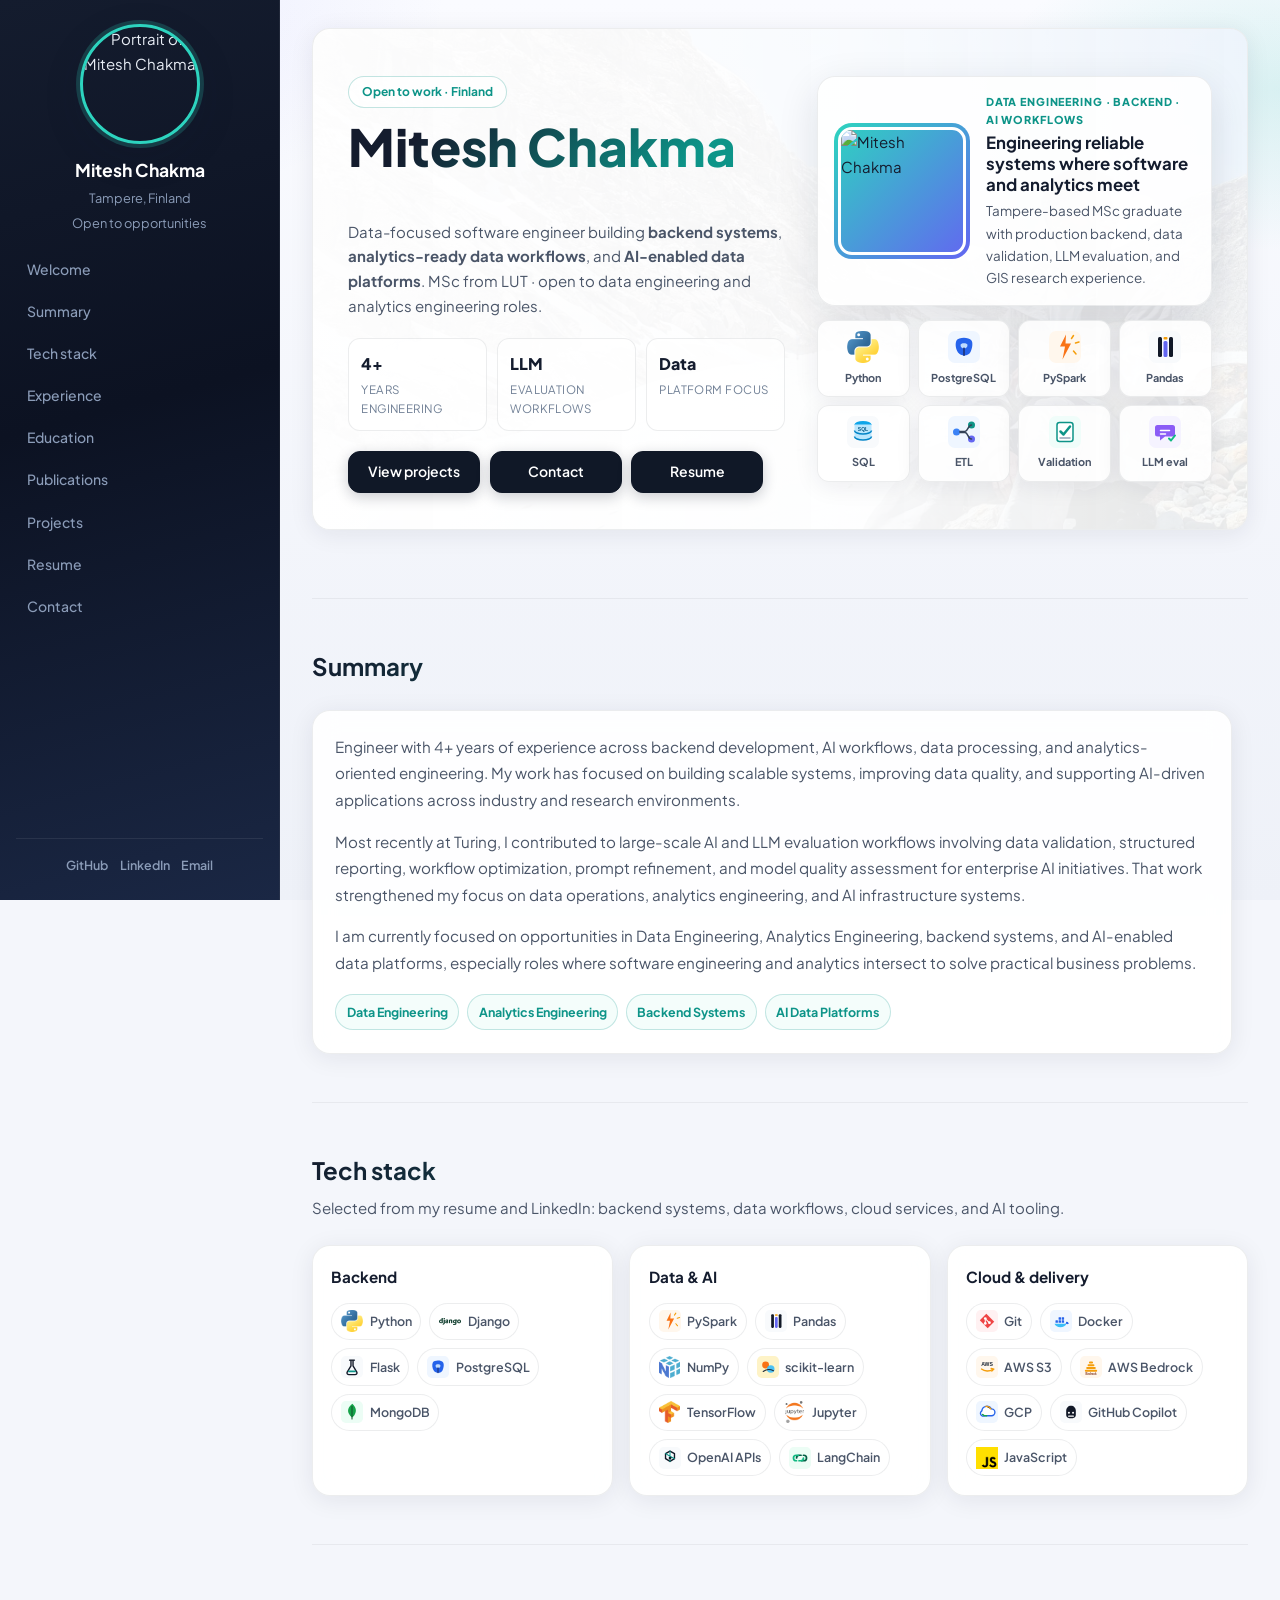
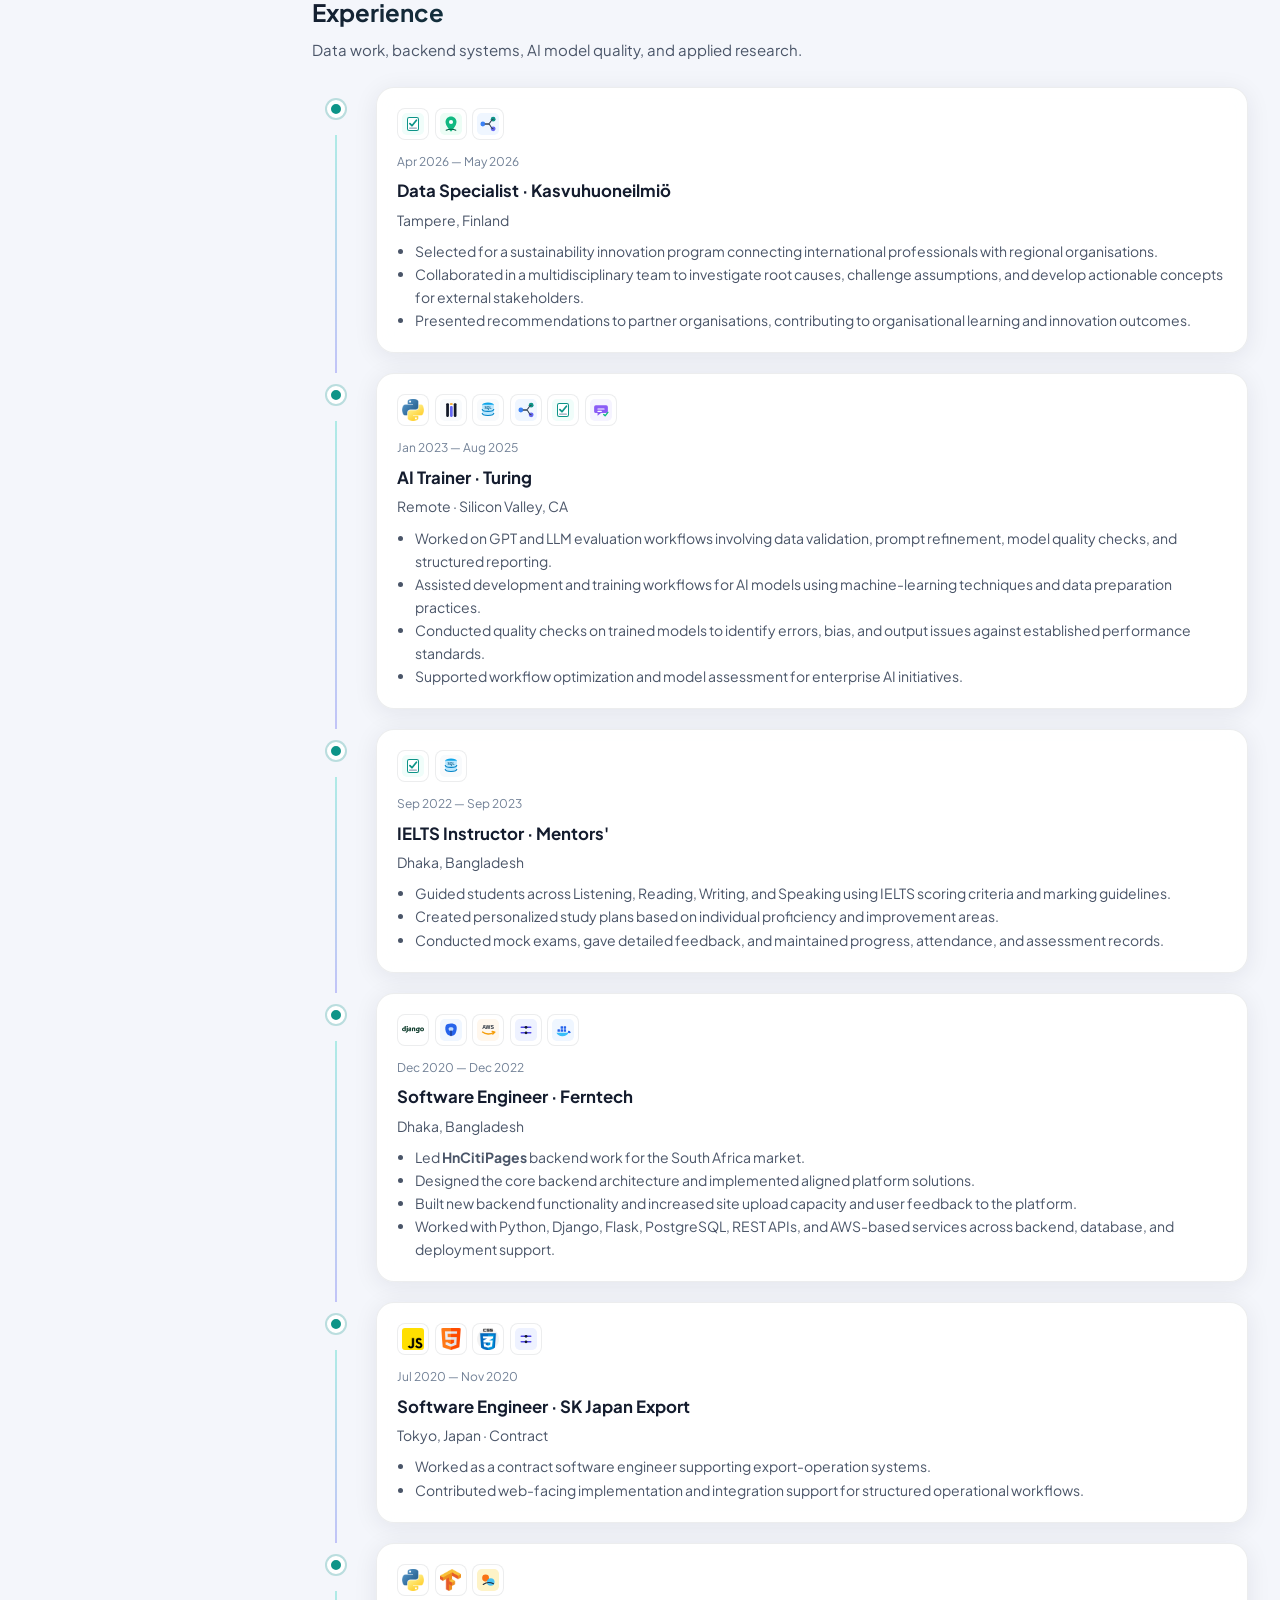
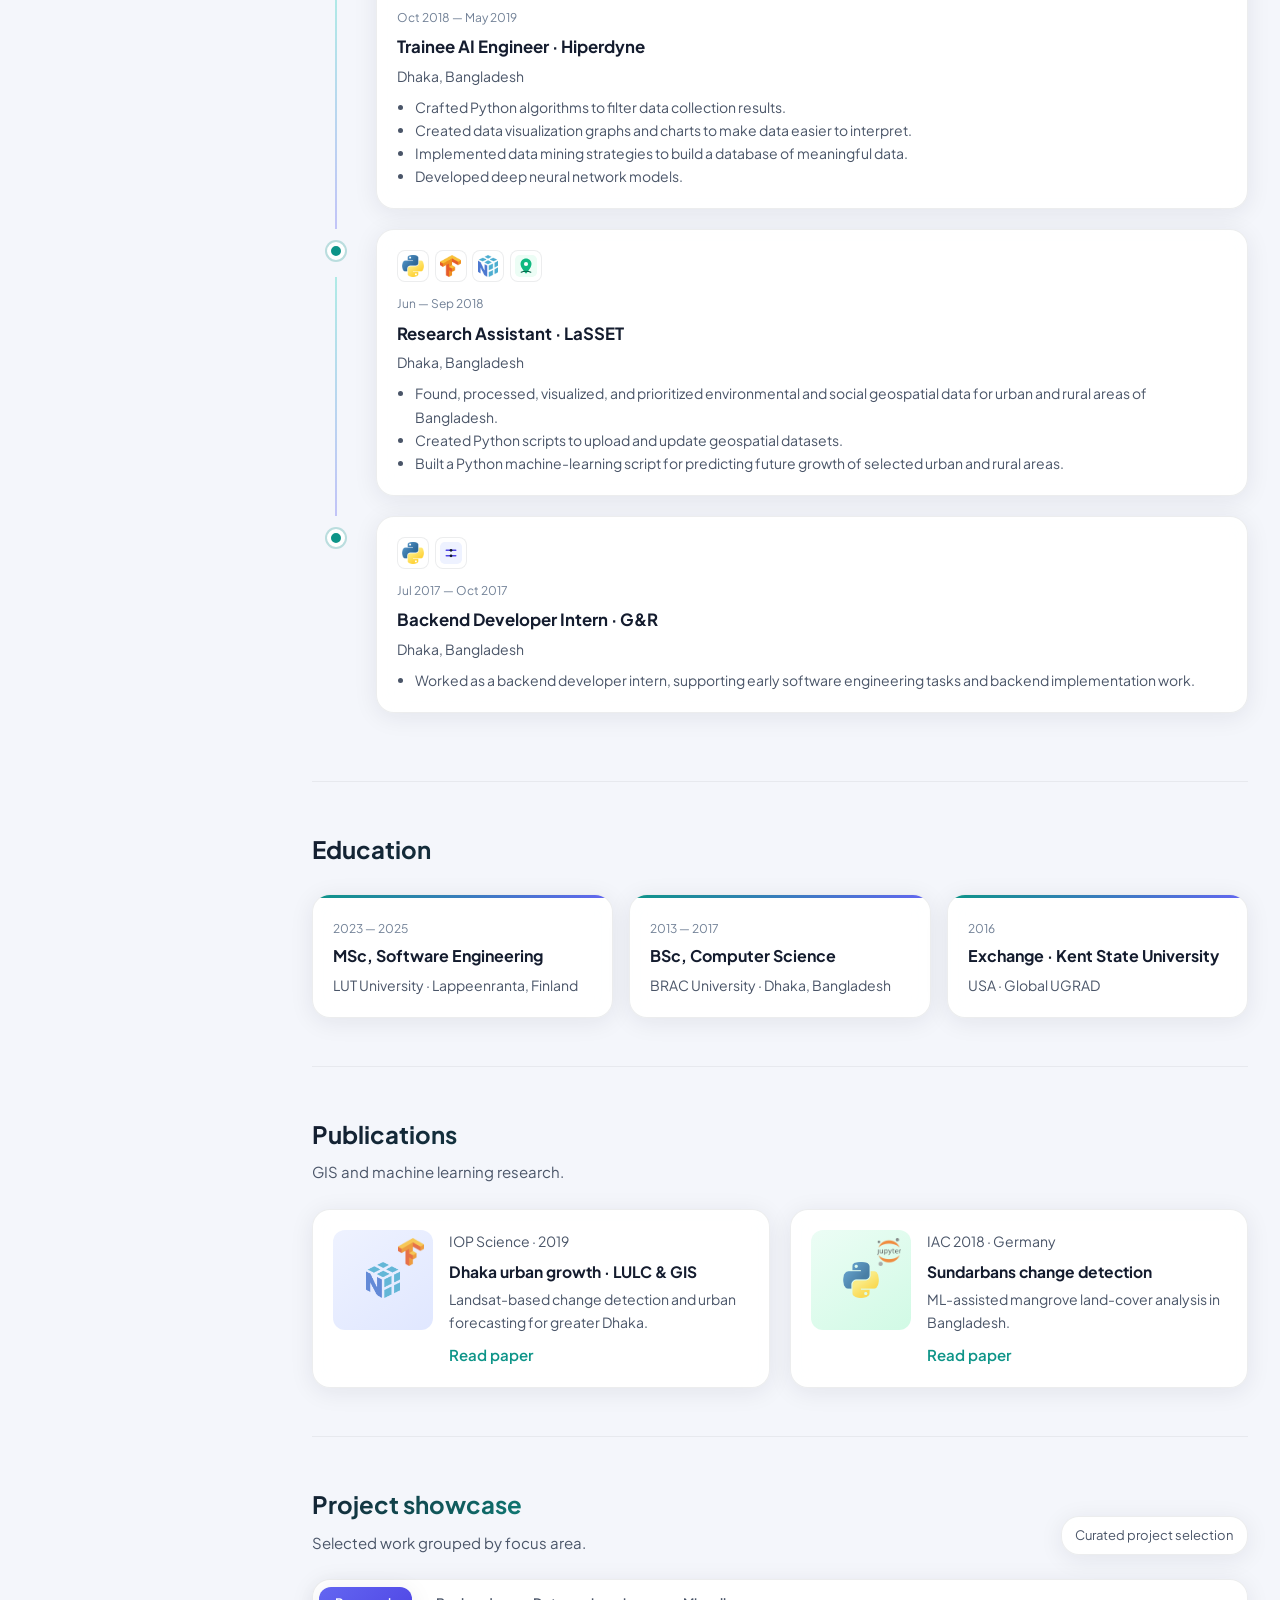
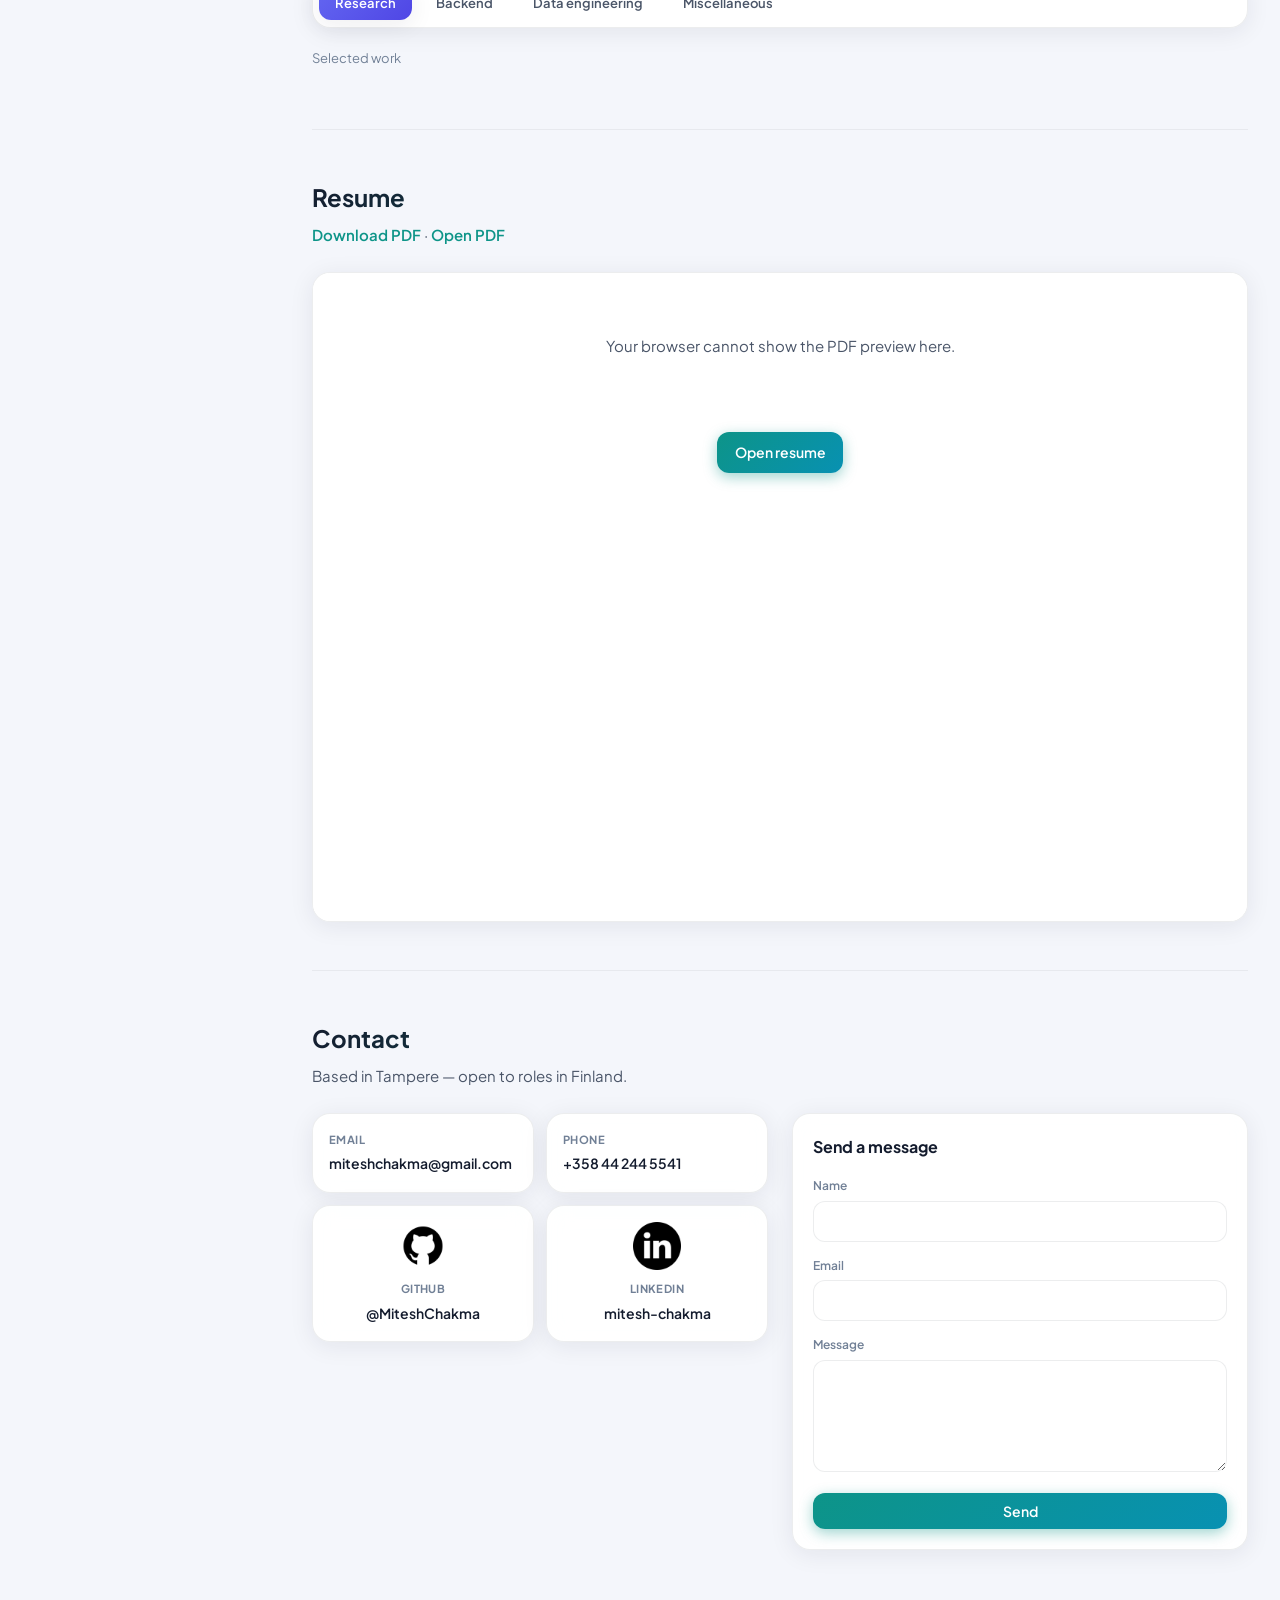
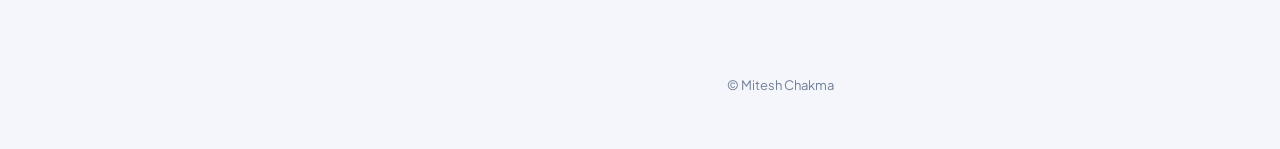
==== commit b2dc3ad6: "added socials" ====
--- a/index.html
+++ b/index.html
@@ -1,167 +1,615 @@
-<!DOCTYPE html>
+﻿<!DOCTYPE html>
 <html lang="en">
 <head>
     <meta charset="UTF-8">
     <meta name="viewport" content="width=device-width, initial-scale=1.0">
-    <title>Mitesh Chakma</title>
+    <meta name="description" content="Mitesh Chakma — Software engineer and MSc graduate in Tampere, Finland. Backend, data engineering, LLM pipelines, and GIS research.">
+    <meta name="theme-color" content="#0c1222">
+    <title>Mitesh Chakma | Software Engineer · Data &amp; AI</title>
+    <link rel="preconnect" href="https://fonts.googleapis.com">
+    <link rel="preconnect" href="https://fonts.gstatic.com" crossorigin>
+    <link href="https://fonts.googleapis.com/css2?family=Plus+Jakarta+Sans:wght@400;500;600;700&display=swap" rel="stylesheet">
     <link rel="stylesheet" href="assets/css/style.css">
-    <link rel="stylesheet" href="https://cdnjs.cloudflare.com/ajax/libs/font-awesome/6.1.1/css/all.min.css">
-    <meta name="viewport" content="width=device-width, initial-scale=1.0">
-    <script src="https://unpkg.com/typed.js@2.1.0/dist/typed.umd.js"></script>
-    <script src="assets/js/script.js"></script>
 </head>
 <body>
+    <a class="skip-link" href="#main-content">Skip to content</a>
+    <button class="nav-toggle" type="button" aria-label="Open navigation" aria-expanded="false" aria-controls="sidebar">
+        <span aria-hidden="true"></span>
+        <span aria-hidden="true"></span>
+        <span aria-hidden="true"></span>
+    </button>
+    <div class="sidebar-overlay" hidden></div>
+
     <div class="grid-container">
-        <nav class="sidebar">
-            <div class="profile-picture">
-                <img src="assets/img/MiteshChakma.JPG" alt="Mitesh Chakma">
+        <nav class="sidebar" id="sidebar" aria-label="Primary">
+            <div class="sidebar-profile">
+                <div class="profile-picture profile-picture--lg">
+                    <img src="assets/img/MiteshChakma.JPG" alt="Portrait of Mitesh Chakma" width="140" height="140">
+                </div>
+                <p class="sidebar-name">Mitesh Chakma</p>
+                <p class="sidebar-role">Tampere, Finland</p>
+                <p class="sidebar-status">Open to opportunities</p>
             </div>
-            <ul>
-                <li><a href="#landing-page"><i class="fas fa-home"></i> Welcome</a></li>
-                <li><a href="#experiences"><i class="fas fa-user-tie"></i> Experiences & Skills</a></li>
-                <li><a href="#publications"><i class="fas fa-book"></i> Publications</a></li>
-                <li><a href="#projects"><i class="fas fa-briefcase"></i> Projects</a></li>
-                <li><a href="#resume-page"><i class="fas fa-file"></i> Resume</a></li>
-                <li><a href="#connect"><i class="fas fa-envelope"></i> Connect Me</a></li>
+
+            <ul class="sidebar-nav">
+                <li><a href="#landing-page" class="nav-link">Welcome</a></li>
+                <li><a href="#summary" class="nav-link">Summary</a></li>
+                <li><a href="#stack" class="nav-link">Tech stack</a></li>
+                <li><a href="#experiences" class="nav-link">Experience</a></li>
+                <li><a href="#education" class="nav-link">Education</a></li>
+                <li><a href="#publications" class="nav-link">Publications</a></li>
+                <li><a href="#projects" class="nav-link">Projects</a></li>
+                <li><a href="#resume-page" class="nav-link">Resume</a></li>
+                <li><a href="#connect" class="nav-link">Contact</a></li>
             </ul>
+
+            <div class="sidebar-social">
+                <a href="https://github.com/MiteshChakma/" target="_blank" rel="noopener noreferrer">GitHub</a>
+                <a href="https://www.linkedin.com/in/mitesh-chakma/" target="_blank" rel="noopener noreferrer">LinkedIn</a>
+                <a href="mailto:miteshchakma@gmail.com">Email</a>
+            </div>
         </nav>
-        <main class="main-content">
-            <section id="landing-page">
-                <div class="text-container">
-                    <h2>Hi, I am Mitesh Chakma</h2>
-                    <h3><span id="typed-text"></span></h3> 
-                </div>
-                <div class="detailed-text-container">
-                    <p>Hello! I'm a AI Trainer at Turing, where I blend my love for coding with solving real-world problems. Beyond my work and pursuing a master's in software engineering at LUT University, I find joy in simple pleasures. Whether it's strategizing in Valorant, nurturing my aquarium, or losing myself in a book, I believe in the balance between digital creation and the timeless beauty of the natural world. I'm always on the lookout to learn and connect with fellow tech enthusiasts. Let's share knowledge, experiences, and perhaps, a laugh or two along the way.</p>
-                    <p>Please click here to know more how we can <a href="#connect">connect!</a></p>       
-                </div>
-            </section>
-            <section id="experiences">
-                <h1>Experiences</h1>
-                <div class="experiences-container">
-                    <div class="experience-details">
-                        <div class="timeline">
-                            <div class="timeline-item current-job">
-                                <div class="timeline-dot"></div>
-                                <div class="timeline-content">
-                                    <div class="timeline-date">Jan 2023 - Present</div>
-                                    <h3>AI Trainer</h3>
-                                    <h4>Turing · Full-time</h4>
-                                    <p>Silicon Valley, California, United States · Remote</p>
-                                </div>
-                            </div>
-                            <div class="timeline-item">
-                                <div class="timeline-dot"></div>
-                                <div class="timeline-content">
-                                    <div class="timeline-date">Dec 2020 - Dec 2022</div>
-                                    <h3>Software Engineer</h3>
-                                    <h4>Ferntech Solutions · Full-time</h4>
-                                </div>
-                            </div>
-                            <div class="timeline-item">
-                                <div class="timeline-dot"></div>
-                                <div class="timeline-content">
-                                    <div class="timeline-date">Jul 2020 - Nov 2020</div>
-                                    <h3>Software Engineer</h3>
-                                    <h4>SK JAPAN EXPORT CO. LTD · Contract</h4>
-                                </div> 
-                            </div>
-                            <div class="timeline-item">
-                                <div class="timeline-dot"></div>
-                                <div class="timeline-content">
-                                    <div class="timeline-date">Oct 2018 - May 2019</div>
-                                    <h3>Trainee AI Engineer</h3>
-                                    <h4>Hiperdyne Corporation ハイパーダイン · Dhaka, Bangladesh</h4>
-                                </div> 
-                            </div>
-                        </div>
-                    </div>
-                    <div class="tech-stack">
-                        <h1>Used Tech Stacks</h1>
-                        <img src="assets/img/python.png" alt="Python" title="Python" class="icon-medium" />
-                        <img src="assets/img/django.png" alt="Django" title="Django" class="icon-medium" />
-                        <img src="assets/img/js.png" alt="JavaScript" title="JavaScript" class="icon-medium" />
-                        <img src="assets/img/css.png" alt="CSS" title="CSS" class="icon-medium" />
-                        <img src="assets/img/html.png" alt="HTML" title="HTML" class="icon-medium" />
-                        <img src="assets/img/numpy.png" alt="numpy" title="numpy" class="icon-medium" />
-                        <img src="assets/img/jupyter.png" alt="jupyter" title="jupyter" class="icon-medium" />
-                        <img src="assets/img/tensorflow.png" alt="tensorflow" title="tensorflow" class="icon-medium" />
-                    </div>
-                    <div class="tech-stack-names">
-                        <h1>Tools & Technologies</h1>
-                        <p>Python (sklearn, pandas, numpy, matplotlib, seaborn)</p>
-                        <p>SQL (PostgreSQL, MySQL)</p>
-                        <p>Version Control (Git, GitHub)</p>
-                        <p>Containerization (Docker)</p>
-                        <p>API Development and Integration</p>
-                        <p>Continuous Integration/Continuous Deployment (CI/CD)</p>
-                    </div>
-                </div>
-            </section>
-            <section id="publications">
-                <h1>Publications</h1>
-                <div class="publication">
-                    <h2>Determining Land Use and Land Cover Changes and Predicting the Growth of Dhaka, Bangladesh Using Remote Sensing and GIS Techniques</h2>
-                    <p>IOP Science · Mar 4, 2019</p>
-                    <a href="https://iopscience.iop.org/article/10.1088/1742-6596/1152/1/012023" target="_blank">Read More</a>
-                    <p>Developing countries are experiencing a rapid growth in urbanization in recent decades. This study evaluates and observes various changes in the urban area of Dhaka, Bangladesh, using Landsat images and predicts future urban growth, vegetation, and water index for the year 2020.</p>
-                </div>
-                <div class="publication">
-                    <h2>Change Detection of the Sundarban Part of Bangladesh Using Remote Sensing and GIS Techniques with Machine Learning Algorithms</h2>
-                    <p>IAC · Oct 4, 2018</p>
-                    <a href="https://iafastro.directory/iac/paper/id/47723/summary/" target="_blank">Read More</a>
-                    <p>This study examines land cover changes in the Sundarbans, aiming to quantify changes and present the status of mangrove forests using Landsat data. It provides insights into deforestation rates and the impact of various factors on the Sundarbans' reserve forest area.</p>
-                </div>
-            </section>
-                      
-            <section id="projects">
-                <h1>Projects</h1>
-            </section>
-            <section id="resume-page">
-                <h1>Resume</h1>
-                <embed src="https://drive.google.com/file/d/1m_y046yNlWWe4bLue5HZETSxHktzzsUH/preview" type="application/pdf" width="100%" height="900px">
-            </section>  
-
-            <section id="connect">
-                <h1>Contact Me</h1>
-                <div class="connect-container">
-                    <div class="social-links-box">
-                        <p>Feel free to reach out to me via email or connect with me through my social profiles:</p>
-                        <div class="social-links">
-                            <a href="https://github.com/MiteshChakma/" target="_blank" title="GitHub">
-                                <img src="assets/img/github.png" alt="GitHub"> GitHub
-                            </a>
-                            <a href="https://linkedin.com/in/mitesh-chakma/" target="_blank" title="LinkedIn">
-                                <img src="assets/img/linkedin.png" alt="LinkedIn"> LinkedIn
-                            </a>
-                        </div>
-                        <p>Thank you for choosing to leave a connect request or your valuable message.</p>
-                    </div>
-                    
-                    <div class="contact-form-box">
+
+        <main class="main-content" id="main-content">
+            <section id="landing-page" class="section hero">
+                <div class="hero-banner panel-elevated">
+                    <div class="hero-copy">
+                        <p class="status-pill">Open to work &middot; Finland</p>
+                        <h1>Mitesh Chakma</h1>
+                        <p class="hero-tagline"><span id="typed-text" aria-live="polite"></span></p>
+                        <p class="hero-lead">
+                            Data-focused software engineer building <strong>backend systems</strong>, <strong>analytics-ready data workflows</strong>, and <strong>AI-enabled data platforms</strong>. MSc from LUT &middot; open to data engineering and analytics engineering roles.
+                        </p>
+                        <dl class="hero-metrics" aria-label="Career highlights">
+                            <div>
+                                <dt>4+</dt>
+                                <dd>years engineering</dd>
+                            </div>
+                            <div>
+                                <dt>LLM</dt>
+                                <dd>evaluation workflows</dd>
+                            </div>
+                            <div>
+                                <dt>Data</dt>
+                                <dd>platform focus</dd>
+                            </div>
+                        </dl>
+                        <div class="hero-actions">
+                            <a href="#projects" class="btn btn-primary">View projects</a>
+                            <a href="#connect" class="btn btn-secondary btn-contact">Contact</a>
+                            <a href="#resume-page" class="btn btn-quiet">Resume</a>
+                        </div>
+                    </div>
+                    <div class="hero-visual">
+                        <div class="hero-profile-card" aria-label="Profile summary">
+                            <div class="hero-photo-frame">
+                                <img src="assets/img/MiteshChakma.JPG" alt="Mitesh Chakma" class="hero-photo" width="280" height="280">
+                            </div>
+                            <div class="hero-profile-copy">
+                                <p class="hero-profile-kicker">Data Engineering · Backend · AI Workflows</p>
+                                <h2>Engineering reliable systems where software and analytics meet</h2>
+                                <p>Tampere-based MSc graduate with production backend, data validation, LLM evaluation, and GIS research experience.</p>
+                            </div>
+                        </div>
+                        <ul class="hero-stack-grid" aria-label="Core technologies">
+                            <li><img src="assets/img/python.png" alt=""><span>Python</span></li>
+                            <li><img src="assets/img/postgres.svg" alt=""><span>PostgreSQL</span></li>
+                            <li><img src="assets/img/spark.svg" alt=""><span>PySpark</span></li>
+                            <li><img src="assets/img/pandas.svg" alt=""><span>Pandas</span></li>
+                            <li><img src="assets/img/sql.svg" alt=""><span>SQL</span></li>
+                            <li><img src="assets/img/etl.svg" alt=""><span>ETL</span></li>
+                            <li><img src="assets/img/data-validation.svg" alt=""><span>Validation</span></li>
+                            <li><img src="assets/img/llm-eval.svg" alt=""><span>LLM eval</span></li>
+                        </ul>
+                    </div>
+                </div>
+            </section>
+
+            <section id="summary" class="section section-wide">
+                <header class="section-header">
+                    <h2>Summary</h2>
+                </header>
+                <div class="summary-panel panel-elevated">
+                    <p>
+                        Engineer with 4+ years of experience across backend development, AI workflows, data processing, and analytics-oriented engineering. My work has focused on building scalable systems, improving data quality, and supporting AI-driven applications across industry and research environments.
+                    </p>
+                    <p>
+                        Most recently at Turing, I contributed to large-scale AI and LLM evaluation workflows involving data validation, structured reporting, workflow optimization, prompt refinement, and model quality assessment for enterprise AI initiatives. That work strengthened my focus on data operations, analytics engineering, and AI infrastructure systems.
+                    </p>
+                    <p>
+                        I am currently focused on opportunities in Data Engineering, Analytics Engineering, backend systems, and AI-enabled data platforms, especially roles where software engineering and analytics intersect to solve practical business problems.
+                    </p>
+                    <div class="summary-focus" aria-label="Current focus areas">
+                        <span>Data Engineering</span>
+                        <span>Analytics Engineering</span>
+                        <span>Backend Systems</span>
+                        <span>AI Data Platforms</span>
+                    </div>
+                </div>
+            </section>
+
+            <section id="stack" class="section section-wide">
+                <header class="section-header">
+                    <h2>Tech stack</h2>
+                    <p>Selected from my resume and LinkedIn: backend systems, data workflows, cloud services, and AI tooling.</p>
+                </header>
+                <div class="tech-showcase">
+                    <article class="tech-group panel-elevated">
+                        <h3>Backend</h3>
+                        <div class="tech-list">
+                            <span><img src="assets/img/python.png" alt="">Python</span>
+                            <span><img src="assets/img/django.png" alt="">Django</span>
+                            <span><img src="assets/img/flask.svg" alt="">Flask</span>
+                            <span><img src="assets/img/postgres.svg" alt="">PostgreSQL</span>
+                            <span><img src="assets/img/mongodb.svg" alt="">MongoDB</span>
+                        </div>
+                    </article>
+                    <article class="tech-group panel-elevated">
+                        <h3>Data &amp; AI</h3>
+                        <div class="tech-list">
+                            <span><img src="assets/img/spark.svg" alt="">PySpark</span>
+                            <span><img src="assets/img/pandas.svg" alt="">Pandas</span>
+                            <span><img src="assets/img/numpy.png" alt="">NumPy</span>
+                            <span><img src="assets/img/scikit.svg" alt="">scikit-learn</span>
+                            <span><img src="assets/img/tensorflow.png" alt="">TensorFlow</span>
+                            <span><img src="assets/img/jupyter.png" alt="">Jupyter</span>
+                            <span><img src="assets/img/openai.svg" alt="">OpenAI APIs</span>
+                            <span><img src="assets/img/langchain.svg" alt="">LangChain</span>
+                        </div>
+                    </article>
+                    <article class="tech-group panel-elevated">
+                        <h3>Cloud &amp; delivery</h3>
+                        <div class="tech-list">
+                            <span><img src="assets/img/git.svg" alt="">Git</span>
+                            <span><img src="assets/img/docker.svg" alt="">Docker</span>
+                            <span><img src="assets/img/aws.svg" alt="">AWS S3</span>
+                            <span><img src="assets/img/bedrock.svg" alt="">AWS Bedrock</span>
+                            <span><img src="assets/img/gcp.svg" alt="">GCP</span>
+                            <span><img src="assets/img/copilot.svg" alt="">GitHub Copilot</span>
+                            <span><img src="assets/img/js.png" alt="">JavaScript</span>
+                        </div>
+                    </article>
+                </div>
+            </section>
+
+            <section id="experiences" class="section section-wide">
+                <header class="section-header">
+                    <h2>Experience</h2>
+                    <p>Data work, backend systems, AI model quality, and applied research.</p>
+                </header>
+                <div class="timeline" role="list">
+                    <article class="timeline-item" role="listitem" data-role="data">
+                        <div class="timeline-marker"><span class="timeline-icon"></span></div>
+                        <div class="timeline-content panel-elevated">
+                            <div class="timeline-stack">
+                                <img src="assets/img/data-validation.svg" alt="Data analysis" title="Data analysis">
+                                <img src="assets/img/geospatial.svg" alt="Sustainability data" title="Sustainability data">
+                                <img src="assets/img/etl.svg" alt="Structured problem solving" title="Structured problem solving">
+                            </div>
+                            <time class="timeline-date" datetime="2026-04/2026-05">Apr 2026 — May 2026</time>
+                            <h3>Data Specialist · Kasvuhuoneilmiö</h3>
+                            <p class="timeline-org">Tampere, Finland</p>
+                            <ul>
+                                <li>Selected for a sustainability innovation program connecting international professionals with regional organisations.</li>
+                                <li>Collaborated in a multidisciplinary team to investigate root causes, challenge assumptions, and develop actionable concepts for external stakeholders.</li>
+                                <li>Presented recommendations to partner organisations, contributing to organisational learning and innovation outcomes.</li>
+                            </ul>
+                        </div>
+                    </article>
+                    <article class="timeline-item" role="listitem" data-role="ai">
+                        <div class="timeline-marker"><span class="timeline-icon"></span></div>
+                        <div class="timeline-content panel-elevated">
+                            <div class="timeline-stack">
+                                <img src="assets/img/python.png" alt="Python" title="Python">
+                                <img src="assets/img/pandas.svg" alt="Pandas" title="Pandas">
+                                <img src="assets/img/sql.svg" alt="SQL" title="SQL">
+                                <img src="assets/img/etl.svg" alt="ETL pipelines" title="ETL pipelines">
+                                <img src="assets/img/data-validation.svg" alt="Data validation" title="Data validation">
+                                <img src="assets/img/llm-eval.svg" alt="LLM evaluation" title="LLM evaluation">
+                            </div>
+                            <time class="timeline-date" datetime="2023-01/2025-08">Jan 2023 — Aug 2025</time>
+                            <h3>AI Trainer · Turing</h3>
+                            <p class="timeline-org">Remote · Silicon Valley, CA</p>
+                            <ul>
+                                <li>Worked on GPT and LLM evaluation workflows involving data validation, prompt refinement, model quality checks, and structured reporting.</li>
+                                <li>Assisted development and training workflows for AI models using machine-learning techniques and data preparation practices.</li>
+                                <li>Conducted quality checks on trained models to identify errors, bias, and output issues against established performance standards.</li>
+                                <li>Supported workflow optimization and model assessment for enterprise AI initiatives.</li>
+                            </ul>
+                        </div>
+                    </article>
+                    <article class="timeline-item" role="listitem" data-role="instruction">
+                        <div class="timeline-marker"><span class="timeline-icon"></span></div>
+                        <div class="timeline-content panel-elevated">
+                            <div class="timeline-stack">
+                                <img src="assets/img/data-validation.svg" alt="Assessment" title="Assessment">
+                                <img src="assets/img/sql.svg" alt="Progress tracking" title="Progress tracking">
+                            </div>
+                            <time class="timeline-date" datetime="2022-09/2023-09">Sep 2022 — Sep 2023</time>
+                            <h3>IELTS Instructor · Mentors'</h3>
+                            <p class="timeline-org">Dhaka, Bangladesh</p>
+                            <ul>
+                                <li>Guided students across Listening, Reading, Writing, and Speaking using IELTS scoring criteria and marking guidelines.</li>
+                                <li>Created personalized study plans based on individual proficiency and improvement areas.</li>
+                                <li>Conducted mock exams, gave detailed feedback, and maintained progress, attendance, and assessment records.</li>
+                            </ul>
+                        </div>
+                    </article>
+                    <article class="timeline-item" role="listitem" data-role="eng">
+                        <div class="timeline-marker"><span class="timeline-icon"></span></div>
+                        <div class="timeline-content panel-elevated">
+                            <div class="timeline-stack">
+                                <img src="assets/img/django.png" alt="Django" title="Django">
+                                <img src="assets/img/postgres.svg" alt="PostgreSQL" title="PostgreSQL">
+                                <img src="assets/img/aws.svg" alt="AWS S3" title="AWS S3">
+                                <img src="assets/img/api.svg" alt="REST API" title="REST API">
+                                <img src="assets/img/docker.svg" alt="Docker" title="Docker">
+                            </div>
+                            <time class="timeline-date" datetime="2020-12/2022-12">Dec 2020 — Dec 2022</time>
+                            <h3>Software Engineer · Ferntech</h3>
+                            <p class="timeline-org">Dhaka, Bangladesh</p>
+                            <ul>
+                                <li>Led <strong>HnCitiPages</strong> backend work for the South Africa market.</li>
+                                <li>Designed the core backend architecture and implemented aligned platform solutions.</li>
+                                <li>Built new backend functionality and increased site upload capacity and user feedback to the platform.</li>
+                                <li>Worked with Python, Django, Flask, PostgreSQL, REST APIs, and AWS-based services across backend, database, and deployment support.</li>
+                            </ul>
+                        </div>
+                    </article>
+                    <article class="timeline-item" role="listitem" data-role="eng">
+                        <div class="timeline-marker"><span class="timeline-icon"></span></div>
+                        <div class="timeline-content panel-elevated">
+                            <div class="timeline-stack">
+                                <img src="assets/img/js.png" alt="JavaScript" title="JavaScript">
+                                <img src="assets/img/html.png" alt="HTML" title="HTML">
+                                <img src="assets/img/css.png" alt="CSS" title="CSS">
+                                <img src="assets/img/api.svg" alt="API integration" title="API integration">
+                            </div>
+                            <time class="timeline-date" datetime="2020-07/2020-11">Jul 2020 — Nov 2020</time>
+                            <h3>Software Engineer · SK Japan Export</h3>
+                            <p class="timeline-org">Tokyo, Japan · Contract</p>
+                            <ul>
+                                <li>Worked as a contract software engineer supporting export-operation systems.</li>
+                                <li>Contributed web-facing implementation and integration support for structured operational workflows.</li>
+                            </ul>
+                        </div>
+                    </article>
+                    <article class="timeline-item" role="listitem" data-role="eng">
+                        <div class="timeline-marker"><span class="timeline-icon"></span></div>
+                        <div class="timeline-content panel-elevated">
+                            <div class="timeline-stack">
+                                <img src="assets/img/python.png" alt="Python" title="Python">
+                                <img src="assets/img/tensorflow.png" alt="TensorFlow" title="TensorFlow">
+                                <img src="assets/img/scikit.svg" alt="scikit-learn" title="scikit-learn">
+                            </div>
+                            <time class="timeline-date" datetime="2018-10/2019-05">Oct 2018 — May 2019</time>
+                            <h3>Trainee AI Engineer · Hiperdyne</h3>
+                            <p class="timeline-org">Dhaka, Bangladesh</p>
+                            <ul>
+                                <li>Crafted Python algorithms to filter data collection results.</li>
+                                <li>Created data visualization graphs and charts to make data easier to interpret.</li>
+                                <li>Implemented data mining strategies to build a database of meaningful data.</li>
+                                <li>Developed deep neural network models.</li>
+                            </ul>
+                        </div>
+                    </article>
+                    <article class="timeline-item" role="listitem" data-role="research">
+                        <div class="timeline-marker"><span class="timeline-icon"></span></div>
+                        <div class="timeline-content panel-elevated">
+                            <div class="timeline-stack">
+                                <img src="assets/img/python.png" alt="Python" title="Python">
+                                <img src="assets/img/tensorflow.png" alt="TensorFlow" title="TensorFlow">
+                                <img src="assets/img/numpy.png" alt="NumPy" title="NumPy">
+                                <img src="assets/img/geospatial.svg" alt="Geospatial data" title="Geospatial data">
+                            </div>
+                            <time class="timeline-date" datetime="2018-06/2018-09">Jun — Sep 2018</time>
+                            <h3>Research Assistant · LaSSET</h3>
+                            <p class="timeline-org">Dhaka, Bangladesh</p>
+                            <ul>
+                                <li>Found, processed, visualized, and prioritized environmental and social geospatial data for urban and rural areas of Bangladesh.</li>
+                                <li>Created Python scripts to upload and update geospatial datasets.</li>
+                                <li>Built a Python machine-learning script for predicting future growth of selected urban and rural areas.</li>
+                            </ul>
+                        </div>
+                    </article>
+                    <article class="timeline-item" role="listitem" data-role="eng">
+                        <div class="timeline-marker"><span class="timeline-icon"></span></div>
+                        <div class="timeline-content panel-elevated">
+                            <div class="timeline-stack">
+                                <img src="assets/img/python.png" alt="Python" title="Python">
+                                <img src="assets/img/api.svg" alt="Backend development" title="Backend development">
+                            </div>
+                            <time class="timeline-date" datetime="2017-07/2017-10">Jul 2017 — Oct 2017</time>
+                            <h3>Backend Developer Intern · G&amp;R</h3>
+                            <p class="timeline-org">Dhaka, Bangladesh</p>
+                            <ul>
+                                <li>Worked as a backend developer intern, supporting early software engineering tasks and backend implementation work.</li>
+                            </ul>
+                        </div>
+                    </article>
+                </div>
+            </section>
+
+            <section id="education" class="section section-wide">
+                <header class="section-header">
+                    <h2>Education</h2>
+                </header>
+                <div class="education-grid">
+                    <article class="education-card panel-elevated">
+                        <time datetime="2023/2025">2023 — 2025</time>
+                        <h3>MSc, Software Engineering</h3>
+                        <p>LUT University · Lappeenranta, Finland</p>
+                    </article>
+                    <article class="education-card panel-elevated">
+                        <time datetime="2013/2017">2013 — 2017</time>
+                        <h3>BSc, Computer Science</h3>
+                        <p>BRAC University · Dhaka, Bangladesh</p>
+                    </article>
+                    <article class="education-card panel-elevated">
+                        <time datetime="2016">2016</time>
+                        <h3>Exchange · Kent State University</h3>
+                        <p>USA · Global UGRAD</p>
+                    </article>
+                </div>
+            </section>
+
+            <section id="publications" class="section section-wide">
+                <header class="section-header">
+                    <h2>Publications</h2>
+                    <p>GIS and machine learning research.</p>
+                </header>
+                <div class="publications-grid">
+                    <article class="publication-card panel-elevated">
+                        <div class="pub-visual">
+                            <img src="assets/img/numpy.png" alt="" class="pub-visual-icon" aria-hidden="true">
+                            <img src="assets/img/tensorflow.png" alt="" class="pub-visual-icon pub-visual-icon--2" aria-hidden="true">
+                        </div>
+                        <div>
+                            <p class="publication-meta">IOP Science · 2019</p>
+                            <h3>Dhaka urban growth · LULC &amp; GIS</h3>
+                            <p>Landsat-based change detection and urban forecasting for greater Dhaka.</p>
+                            <a class="text-link" href="https://iopscience.iop.org/article/10.1088/1742-6596/1152/1/012023" target="_blank" rel="noopener noreferrer">Read paper</a>
+                        </div>
+                    </article>
+                    <article class="publication-card panel-elevated">
+                        <div class="pub-visual pub-visual--green">
+                            <img src="assets/img/python.png" alt="" class="pub-visual-icon" aria-hidden="true">
+                            <img src="assets/img/jupyter.png" alt="" class="pub-visual-icon pub-visual-icon--2" aria-hidden="true">
+                        </div>
+                        <div>
+                            <p class="publication-meta">IAC 2018 · Germany</p>
+                            <h3>Sundarbans change detection</h3>
+                            <p>ML-assisted mangrove land-cover analysis in Bangladesh.</p>
+                            <a class="text-link" href="https://iafastro.directory/iac/paper/id/47723/summary/" target="_blank" rel="noopener noreferrer">Read paper</a>
+                        </div>
+                    </article>
+                </div>
+            </section>
+
+            <section id="projects" class="section section-wide">
+                <header class="section-header section-header-row">
+                    <div>
+                        <h2>Project showcase</h2>
+                        <p>Selected work grouped by focus area.</p>
+                    </div>
+                    <p id="github-load-status" class="github-load-status panel-elevated" aria-live="polite">
+                        Curated project selection
+                    </p>
+                </header>
+
+                <div class="project-tabs" role="tablist">
+                    <button type="button" class="project-tab is-active" role="tab" id="tab-research" data-tab="research" aria-selected="true" aria-controls="panel-research">Research</button>
+                    <button type="button" class="project-tab" role="tab" id="tab-backend" data-tab="backend" aria-selected="false" aria-controls="panel-backend">Backend</button>
+                    <button type="button" class="project-tab" role="tab" id="tab-data-engineering" data-tab="data-engineering" aria-selected="false" aria-controls="panel-data-engineering">Data engineering</button>
+                    <button type="button" class="project-tab" role="tab" id="tab-miscellaneous" data-tab="miscellaneous" aria-selected="false" aria-controls="panel-miscellaneous">Miscellaneous</button>
+                </div>
+
+                <div class="static-projects-source" data-static-projects hidden>
+                    <article class="project-card panel-elevated" data-category="data-engineering" data-source="static" data-sort="202507">
+                        <div class="project-card-media media-collage media-collage--data">
+                            <img src="assets/img/python.png" alt="Python">
+                            <img src="assets/img/jupyter.png" alt="Jupyter">
+                            <img src="assets/img/tensorflow.png" alt="TensorFlow">
+                        </div>
+                        <div class="project-card-body">
+                            <span class="project-tag tag-data">Data engineering</span>
+                            <h3>LLM training pipelines · Turing</h3>
+                            <p class="project-meta">2023 — 2025</p>
+                            <p>ETL and validation for large-scale LLM training; team lead for data quality.</p>
+                        </div>
+                    </article>
+                    <article class="project-card panel-elevated" data-category="backend" data-source="static" data-sort="202212">
+                        <div class="project-card-media media-collage media-collage--backend">
+                            <img src="assets/img/django.png" alt="Django">
+                            <img src="assets/img/python.png" alt="Python">
+                            <img src="assets/img/js.png" alt="JavaScript">
+                        </div>
+                        <div class="project-card-body">
+                            <span class="project-tag tag-backend">Backend</span>
+                            <h3>HN CitiPages</h3>
+                            <p class="project-meta">15k+ users</p>
+                            <p>Django, PostgreSQL, AWS—location-based social platform.</p>
+                            <a class="text-link" href="https://play.google.com/store/apps/details?id=hn.techcom.com.hncitipages" target="_blank" rel="noopener noreferrer">Play Store</a>
+                        </div>
+                    </article>
+                    <article class="project-card panel-elevated" data-category="backend" data-source="static" data-sort="202011">
+                        <div class="project-card-media media-collage media-collage--backend">
+                            <img src="assets/img/html.png" alt="HTML">
+                            <img src="assets/img/css.png" alt="CSS">
+                            <img src="assets/img/js.png" alt="JavaScript">
+                        </div>
+                        <div class="project-card-body">
+                            <span class="project-tag tag-backend">Backend</span>
+                            <h3>SK Japan export systems</h3>
+                            <p class="project-meta">2020 · Tokyo</p>
+                            <p>Contract engineering for export operations.</p>
+                        </div>
+                    </article>
+                    <article class="project-card panel-elevated" data-category="data-engineering" data-source="static" data-sort="201903">
+                        <div class="project-card-media media-collage media-collage--data">
+                            <img src="assets/img/python.png" alt="Python">
+                            <img src="assets/img/pandas.svg" alt="Pandas">
+                            <img src="assets/img/scikit.svg" alt="scikit-learn">
+                        </div>
+                        <div class="project-card-body">
+                            <span class="project-tag tag-data">Data engineering</span>
+                            <h3>Cherry Blossom Prediction</h3>
+                            <p class="project-meta">Jupyter Notebook · Tokyo bloom data</p>
+                            <p>Predicted Sakura bloom dates using temperature features, the 600-degree rule, DTS method, and an MLPRegressor baseline.</p>
+                            <a class="text-link" href="https://github.com/MiteshChakma/Cherry-Blossom-Prediction-" target="_blank" rel="noopener noreferrer">Repository</a>
+                        </div>
+                    </article>
+                    <article class="project-card panel-elevated" data-category="research" data-source="static" data-sort="201903">
+                        <div class="project-card-media media-collage media-collage--research">
+                            <img src="assets/img/numpy.png" alt="NumPy">
+                            <img src="assets/img/python.png" alt="Python">
+                            <img src="assets/img/tensorflow.png" alt="TensorFlow">
+                        </div>
+                        <div class="project-card-body">
+                            <span class="project-tag tag-research">Research</span>
+                            <h3>Dhaka urban growth</h3>
+                            <p class="project-meta">GIS · Landsat</p>
+                            <p>LULC analysis and urban forecasting.</p>
+                            <a class="text-link" href="https://iopscience.iop.org/article/10.1088/1742-6596/1152/1/012023" target="_blank" rel="noopener noreferrer">Paper</a>
+                        </div>
+                    </article>
+                    <article class="project-card panel-elevated" data-category="research" data-source="static" data-sort="201810">
+                        <div class="project-card-media media-collage media-collage--research">
+                            <img src="assets/img/tensorflow.png" alt="TensorFlow">
+                            <img src="assets/img/jupyter.png" alt="Jupyter">
+                            <img src="assets/img/numpy.png" alt="NumPy">
+                        </div>
+                        <div class="project-card-body">
+                            <span class="project-tag tag-research">Research</span>
+                            <h3>Sundarbans detection</h3>
+                            <p class="project-meta">ML · Ecology</p>
+                            <p>Mangrove land-cover change mapping.</p>
+                            <a class="text-link" href="https://iafastro.directory/iac/paper/id/47723/summary/" target="_blank" rel="noopener noreferrer">Paper</a>
+                        </div>
+                    </article>
+                    <article class="project-card panel-elevated" data-category="research" data-source="static" data-sort="201809">
+                        <div class="project-card-media media-collage media-collage--research">
+                            <img src="assets/img/geospatial.svg" alt="Geospatial analysis">
+                            <img src="assets/img/python.png" alt="Python">
+                            <img src="assets/img/data-validation.svg" alt="Data validation">
+                        </div>
+                        <div class="project-card-body">
+                            <span class="project-tag tag-research">Research</span>
+                            <h3>LaSSET geospatial ML</h3>
+                            <p class="project-meta">2018</p>
+                            <p>Processed and visualized environmental and social geospatial datasets for Bangladesh, with Python scripts for dataset updates and ML-based growth prediction.</p>
+                        </div>
+                    </article>
+                    <article class="project-card panel-elevated" data-category="miscellaneous" data-source="static" data-sort="202309">
+                        <div class="project-card-media media-collage media-collage--misc">
+                            <img src="assets/img/html.png" alt="HTML">
+                            <img src="assets/img/css.png" alt="CSS">
+                        </div>
+                        <div class="project-card-body">
+                            <span class="project-tag tag-misc">Miscellaneous</span>
+                            <h3>IELTS instruction</h3>
+                            <p class="project-meta">Mentors' · 2022 — 2023</p>
+                            <p>IELTS prep and mock exams.</p>
+                        </div>
+                    </article>
+                </div>
+
+                <div class="project-panels">
+                    <div class="project-panel is-active" role="tabpanel" id="panel-research" data-panel="research" aria-labelledby="tab-research">
+                        <p class="panel-hint">Selected work</p>
+                        <div class="projects-grid" data-panel-grid="research"></div>
+                    </div>
+                    <div class="project-panel" role="tabpanel" id="panel-backend" data-panel="backend" hidden aria-labelledby="tab-backend">
+                        <p class="panel-hint">Selected work</p>
+                        <div class="projects-grid" data-panel-grid="backend"></div>
+                    </div>
+                    <div class="project-panel" role="tabpanel" id="panel-data-engineering" data-panel="data-engineering" hidden aria-labelledby="tab-data-engineering">
+                        <p class="panel-hint">Selected work</p>
+                        <div class="projects-grid" data-panel-grid="data-engineering"></div>
+                    </div>
+                    <div class="project-panel" role="tabpanel" id="panel-miscellaneous" data-panel="miscellaneous" hidden aria-labelledby="tab-miscellaneous">
+                        <p class="panel-hint">Selected work</p>
+                        <div class="projects-grid" data-panel-grid="miscellaneous"></div>
+                    </div>
+                </div>
+                <div data-github-grid hidden aria-hidden="true"></div>
+            </section>
+
+            <section id="resume-page" class="section section-wide">
+                <header class="section-header">
+                    <h2>Resume</h2>
+                    <p>
+                        <a class="text-link" href="assets/resume/Mitesh%20Chakma%20resume.pdf" download>Download PDF</a>
+                        ·
+                        <a class="text-link" href="assets/resume/Mitesh%20Chakma%20resume.pdf" target="_blank" rel="noopener noreferrer">Open PDF</a>
+                    </p>
+                </header>
+                <div class="resume-wrapper panel-elevated">
+                    <object class="resume-preview" data="assets/resume/Mitesh%20Chakma%20resume.pdf" type="application/pdf" aria-label="Resume preview">
+                        <div class="resume-fallback">
+                            <p>Your browser cannot show the PDF preview here.</p>
+                            <a class="btn btn-primary" href="assets/resume/Mitesh%20Chakma%20resume.pdf" target="_blank" rel="noopener noreferrer">Open resume</a>
+                        </div>
+                    </object>
+                </div>
+            </section>
+
+            <section id="connect" class="section section-wide">
+                <header class="section-header">
+                    <h2>Contact</h2>
+                    <p>Based in Tampere — open to roles in Finland.</p>
+                </header>
+                <div class="connect-layout">
+                    <div class="connect-cards">
+                        <a href="mailto:miteshchakma@gmail.com" class="connect-card panel-elevated">
+                            <strong>Email</strong>
+                            <span>miteshchakma@gmail.com</span>
+                        </a>
+                        <a href="tel:+358442445541" class="connect-card panel-elevated">
+                            <strong>Phone</strong>
+                            <span>+358 44 244 5541</span>
+                        </a>
+                        <a href="https://github.com/MiteshChakma/" target="_blank" rel="noopener noreferrer" class="connect-card panel-elevated connect-card--brand">
+                            <img src="assets/img/github.png" alt="" class="connect-brand-img" width="48" height="48">
+                            <strong>GitHub</strong>
+                            <span>@MiteshChakma</span>
+                        </a>
+                        <a href="https://www.linkedin.com/in/mitesh-chakma/" target="_blank" rel="noopener noreferrer" class="connect-card panel-elevated connect-card--brand">
+                            <img src="assets/img/linkedin.png" alt="" class="connect-brand-img" width="48" height="48">
+                            <strong>LinkedIn</strong>
+                            <span>mitesh-chakma</span>
+                        </a>
+                    </div>
+                    <div class="contact-form-box panel-elevated">
+                        <h3 class="form-title">Send a message</h3>
                         <form action="https://formspree.io/f/mkndrjqw" method="POST">
                             <div class="form-group">
                                 <label for="name">Name</label>
-                                <input type="text" id="name" name="name" required>
+                                <input type="text" id="name" name="name" autocomplete="name" required>
                             </div>
                             <div class="form-group">
                                 <label for="email">Email</label>
-                                <input type="email" id="email" name="email" required>
+                                <input type="email" id="email" name="email" autocomplete="email" required>
                             </div>
                             <div class="form-group">
                                 <label for="message">Message</label>
-                                <textarea id="message" name="message" rows="4" required></textarea>
-                            </div>
-                            <button type="submit">Send Message</button>
+                                <textarea id="message" name="message" rows="5" required></textarea>
+                            </div>
+                            <button type="submit" class="btn btn-primary btn-full">Send</button>
                         </form>
                     </div>
                 </div>
             </section>
-            
-            
+
+            <footer class="site-footer">
+                <p>© <span id="year"></span> Mitesh Chakma</p>
+            </footer>
         </main>
     </div>
-    <script src="https://unpkg.com/typed.js@2.1.0/dist/typed.umd.js"></script>
-    <script src="assets/js/script.js"></script>
+
+    <script src="assets/js/portfolio.config.js" defer></script>
+    <script src="assets/js/github-projects.js" defer></script>
+    <script src="assets/js/script.js" defer></script>
 </body>
 </html>
+
--- a/assets/css/style.css
+++ b/assets/css/style.css
@@ -1,391 +1,917 @@
-body, html {
+﻿/* Portfolio — image-rich layout, assets/img */
+:root {
+    --bg: #f4f6fb;
+    --bg-main:
+        radial-gradient(ellipse 70% 50% at 0% 0%, rgba(99, 102, 241, 0.12), transparent 50%),
+        radial-gradient(ellipse 50% 40% at 100% 10%, rgba(20, 184, 166, 0.14), transparent 45%),
+        radial-gradient(ellipse 40% 30% at 50% 100%, rgba(244, 114, 182, 0.06), transparent 40%),
+        linear-gradient(180deg, #fafbff 0%, #eef1f8 100%);
+    --sidebar-bg: linear-gradient(165deg, #141c2e 0%, #0c1222 45%, #1a2744 100%);
+    --sidebar-text: #e8edf5;
+    --sidebar-muted: #8b9cb8;
+    --panel: rgba(255, 255, 255, 0.92);
+    --panel-border: rgba(20, 28, 46, 0.08);
+    --text: #141c2e;
+    --text-secondary: #4a5568;
+    --text-muted: #718096;
+    --teal: #0d9488;
+    --teal-light: #2dd4bf;
+    --indigo: #6366f1;
+    --blue: #3b82f6;
+    --amber: #f59e0b;
+    --rose: #f43f5e;
+    --cat-research: #6366f1;
+    --cat-backend: #3b82f6;
+    --cat-data: #0d9488;
+    --cat-misc: #f59e0b;
+    --radius: 12px;
+    --radius-lg: 18px;
+    --sidebar-w: 280px;
+    --max-w: 1140px;
+    --font: "Plus Jakarta Sans", system-ui, sans-serif;
+    --shadow: 0 4px 24px rgba(20, 28, 46, 0.08);
+    --shadow-lg: 0 12px 40px rgba(20, 28, 46, 0.12);
+    --transition: 0.22s ease;
+}
+
+*, *::before, *::after { box-sizing: border-box; }
+html { scroll-behavior: smooth; }
+
+body {
     margin: 0;
+    font-family: var(--font);
+    font-size: 0.9375rem;
+    line-height: 1.65;
+    color: var(--text);
+    background: var(--bg);
+    background-image: var(--bg-main);
+    background-attachment: fixed;
+    -webkit-font-smoothing: antialiased;
+    overflow-x: hidden;
+}
+
+img { max-width: 100%; height: auto; display: block; }
+
+a {
+    color: var(--teal);
+    text-decoration: underline;
+    text-underline-offset: 3px;
+    transition: color var(--transition);
+}
+a:hover { color: var(--indigo); }
+
+.text-link {
+    font-weight: 600;
+    text-decoration: none;
+    display: inline-flex;
+    align-items: center;
+    gap: 0.35rem;
+}
+.text-link:hover { text-decoration: underline; }
+
+.panel-elevated {
+    background: var(--panel);
+    border: 1px solid var(--panel-border);
+    border-radius: var(--radius-lg);
+    box-shadow: var(--shadow);
+    backdrop-filter: blur(12px);
+}
+
+.skip-link {
+    position: absolute;
+    top: -100%;
+    left: 1rem;
+    z-index: 9999;
+    padding: 0.5rem 1rem;
+    background: var(--text);
+    color: #fff;
+    border-radius: var(--radius);
+    text-decoration: none;
+}
+.skip-link:focus { top: 1rem; }
+
+/* Layout */
+.grid-container {
+    display: grid;
+    grid-template-columns: var(--sidebar-w) 1fr;
+    min-height: 100vh;
+    position: relative;
+    z-index: 1;
+}
+
+/* Sidebar */
+.sidebar {
+    position: sticky;
+    top: 0;
+    height: 100vh;
+    overflow-y: auto;
+    background: var(--sidebar-bg);
+    padding: 1.5rem 1rem;
+    display: flex;
+    flex-direction: column;
+    color: var(--sidebar-text);
+    border-right: 1px solid rgba(255, 255, 255, 0.06);
+}
+
+.sidebar-profile { text-align: center; margin-bottom: 1rem; }
+
+.profile-picture--lg {
+    width: 120px;
+    height: 120px;
+    margin: 0 auto 0.75rem;
+    border-radius: 50%;
+    overflow: hidden;
+    border: 3px solid var(--teal-light);
+    box-shadow: 0 0 0 4px rgba(45, 212, 191, 0.2), var(--shadow-lg);
+}
+.profile-picture--lg img { width: 100%; height: 100%; object-fit: cover; }
+
+.sidebar-name {
+    margin: 0;
+    font-size: 1.1rem;
+    font-weight: 700;
+    color: #fff;
+}
+.sidebar-role, .sidebar-status {
+    margin: 0.2rem 0 0;
+    font-size: 0.8rem;
+    color: var(--sidebar-muted);
+    display: flex;
+    align-items: center;
+    justify-content: center;
+    gap: 0.35rem;
+}
+.sidebar-nav {
+    list-style: none;
     padding: 0;
+    margin: 0 0 auto;
+    flex: 1;
+}
+.sidebar-nav a {
+    display: flex;
+    align-items: center;
+    padding: 0.52rem 0.7rem;
+    color: var(--sidebar-muted);
+    text-decoration: none;
+    font-size: 0.875rem;
+    font-weight: 500;
+    border-radius: var(--radius);
+    margin-bottom: 0.15rem;
+    transition: background var(--transition), color var(--transition);
+}
+.sidebar-nav a:hover { color: #fff; background: rgba(255, 255, 255, 0.08); }
+.sidebar-nav a.active {
+    color: #fff;
+    background: linear-gradient(90deg, rgba(13, 148, 136, 0.35), rgba(99, 102, 241, 0.2));
+    box-shadow: inset 0 0 0 1px rgba(45, 212, 191, 0.3);
+}
+
+.sidebar-social {
+    display: flex;
+    justify-content: center;
+    flex-wrap: wrap;
+    gap: 0.45rem 0.7rem;
+    padding-top: 1rem;
+    border-top: 1px solid rgba(255, 255, 255, 0.08);
+}
+.sidebar-social a {
+    color: var(--sidebar-muted);
+    font-size: 0.78rem;
+    font-weight: 600;
+    text-decoration: none;
+}
+.sidebar-social a:hover { color: #fff; }
+
+.main-content {
+    padding: 1.75rem 2rem 2.5rem;
+    max-width: calc(var(--max-w) + 4rem);
+}
+
+.section {
+    margin-bottom: 3rem;
+    padding-bottom: 3rem;
+    border-bottom: 1px solid rgba(20, 28, 46, 0.06);
+    scroll-margin-top: 1rem;
+}
+.section:last-of-type { border-bottom: none; }
+.section-wide { max-width: var(--max-w); }
+
+.section-header { margin-bottom: 1.5rem; }
+.section-header h2 {
+    margin: 0 0 0.35rem;
+    font-size: 1.5rem;
+    font-weight: 700;
+    background: linear-gradient(135deg, var(--text), var(--teal));
+    -webkit-background-clip: text;
+    background-clip: text;
+    -webkit-text-fill-color: transparent;
+}
+.section-header p { margin: 0; color: var(--text-secondary); }
+
+.section-header-row {
+    display: flex;
+    flex-wrap: wrap;
+    justify-content: space-between;
+    align-items: flex-end;
+    gap: 1rem;
+}
+
+/* Hero */
+.hero-banner {
+    display: grid;
+    grid-template-columns: minmax(0, 1.05fr) minmax(320px, 0.95fr);
+    gap: 2rem;
+    align-items: center;
+    padding: clamp(1.35rem, 3vw, 2.2rem);
+    margin-bottom: 1.25rem;
+    overflow: hidden;
+    position: relative;
+}
+.hero-banner::before {
+    content: "";
+    position: absolute;
+    inset: 0;
+    background:
+        linear-gradient(135deg, rgba(99, 102, 241, 0.07), rgba(13, 148, 136, 0.1)),
+        url("../img/your-background.jpg") center/cover;
+    opacity: 0.18;
+    pointer-events: none;
+}
+.hero-banner::after {
+    content: "";
+    position: absolute;
+    inset: 0;
+    background: linear-gradient(90deg, rgba(255, 255, 255, 0.95) 0%, rgba(255, 255, 255, 0.78) 58%, rgba(255, 255, 255, 0.42) 100%);
+    pointer-events: none;
+}
+
+.hero-copy,
+.hero-visual { position: relative; z-index: 1; }
+.hero-copy h1 {
+    margin: 0 0 0.35rem;
+    font-size: clamp(2.2rem, 4vw, 3.35rem);
+    font-weight: 800;
+    line-height: 1.05;
+    background: linear-gradient(135deg, var(--text) 18%, var(--teal) 78%);
+    -webkit-background-clip: text;
+    background-clip: text;
+    -webkit-text-fill-color: transparent;
+}
+.hero-tagline {
+    font-size: 1.08rem;
+    color: var(--text-secondary);
+    min-height: 1.55rem;
+    margin: 0 0 1rem;
+}
+.hero-lead { margin: 0 0 1.2rem; color: var(--text-secondary); max-width: 56ch; }
+
+.status-pill {
+    display: inline-flex;
+    align-items: center;
+    gap: 0.4rem;
+    padding: 0.3rem 0.8rem;
+    margin-bottom: 0.75rem;
+    font-size: 0.75rem;
+    font-weight: 700;
+    color: var(--teal);
+    background: rgba(255, 255, 255, 0.78);
+    border: 1px solid rgba(13, 148, 136, 0.25);
+    border-radius: 999px;
+}
+
+.hero-metrics {
+    display: grid;
+    grid-template-columns: repeat(3, minmax(0, 1fr));
+    gap: 0.65rem;
+    max-width: 560px;
+    margin: 0 0 1.25rem;
+}
+.hero-metrics div {
+    padding: 0.75rem;
+    background: rgba(255, 255, 255, 0.82);
+    border: 1px solid var(--panel-border);
+    border-radius: var(--radius);
+}
+.hero-metrics dt {
+    margin: 0;
+    font-size: 1rem;
+    font-weight: 800;
+    color: var(--text);
+}
+.hero-metrics dd {
+    margin: 0.15rem 0 0;
+    font-size: 0.72rem;
+    color: var(--text-muted);
+    text-transform: uppercase;
+    letter-spacing: 0.04em;
+}
+
+.hero-actions { display: flex; flex-wrap: wrap; gap: 0.6rem; }
+
+.hero-visual {
+    display: grid;
+    gap: 0.9rem;
+}
+.hero-profile-card {
+    display: grid;
+    grid-template-columns: 136px 1fr;
+    gap: 1rem;
+    align-items: center;
+    padding: 1rem;
+    background: rgba(255, 255, 255, 0.88);
+    border: 1px solid var(--panel-border);
+    border-radius: var(--radius-lg);
+    box-shadow: var(--shadow-lg);
+}
+.hero-photo-frame {
+    width: 136px;
+    aspect-ratio: 1;
+    border-radius: 18px;
+    overflow: hidden;
+    padding: 4px;
+    background: linear-gradient(135deg, var(--teal-light), var(--indigo));
+}
+.hero-photo {
     width: 100%;
     height: 100%;
-    scroll-behavior: smooth;
-    overflow-x: hidden;
-}
-
-*, *::before, *::after {
-    box-sizing: border-box;
-}
-
-
-
-.grid-container {
-    display: grid;
-    grid-template-columns: auto 1fr;
-    gap: 10px;
-    padding-left: 240px; /* Adjust this dynamically or in a media query for mobile */
-    height: 100vh;
-}
-
-.sidebar {
-    background-color: #4fa5d8;
-    color: white;
-    padding: 20px;
-    position: fixed;
-    top: 0;
-    left: 0;
-    height: 100%;
-    z-index: 1000; /* Ensure sidebar is above other content */
-    overflow-y: auto;
-}
-
-.sidebar ul {
+    object-fit: cover;
+    border-radius: 14px;
+    border: 3px solid #fff;
+}
+.hero-profile-copy h2 {
+    margin: 0.2rem 0 0.35rem;
+    font-size: 1.05rem;
+    line-height: 1.25;
+}
+.hero-profile-copy p {
+    margin: 0;
+    color: var(--text-secondary);
+    font-size: 0.84rem;
+}
+.hero-profile-kicker {
+    font-size: 0.68rem !important;
+    font-weight: 800;
+    color: var(--teal) !important;
+    text-transform: uppercase;
+    letter-spacing: 0.08em;
+}
+.hero-stack-grid {
+    display: grid;
+    grid-template-columns: repeat(4, minmax(0, 1fr));
+    gap: 0.5rem;
     list-style: none;
     margin: 0;
     padding: 0;
-    margin-top: 20px;
-}
-
-.sidebar ul li {
-    margin-bottom: 20px;
-}
-
-.sidebar ul li a {
-    display: flex;
-    align-items: center;
-    color: white;
+}
+.hero-stack-grid li {
+    display: grid;
+    justify-items: center;
+    gap: 0.35rem;
+    min-height: 76px;
+    padding: 0.6rem 0.35rem;
+    background: rgba(255, 255, 255, 0.88);
+    border: 1px solid var(--panel-border);
+    border-radius: var(--radius);
+    box-shadow: var(--shadow);
+}
+.hero-stack-grid img {
+    width: 32px;
+    height: 32px;
+    object-fit: contain;
+}
+.hero-stack-grid span {
+    color: var(--text-secondary);
+    font-size: 0.68rem;
+    font-weight: 700;
+    text-align: center;
+}
+/* Tech showcase */
+.tech-showcase {
+    display: grid;
+    grid-template-columns: repeat(3, minmax(0, 1fr));
+    gap: 1rem;
+}
+.tech-group { padding: 1.15rem; }
+.tech-group h3 {
+    margin: 0 0 0.85rem;
+    font-size: 0.95rem;
+    color: var(--text);
+}
+.tech-list {
+    display: flex;
+    flex-wrap: wrap;
+    gap: 0.5rem;
+}
+.tech-list span {
+    display: inline-flex;
+    align-items: center;
+    gap: 0.4rem;
+    padding: 0.42rem 0.55rem;
+    background: rgba(255, 255, 255, 0.75);
+    border: 1px solid var(--panel-border);
+    border-radius: 999px;
+    color: var(--text-secondary);
+    font-size: 0.78rem;
+    font-weight: 600;
+}
+.tech-list img {
+    width: 22px;
+    height: 22px;
+    object-fit: contain;
+}
+
+/* Buttons */
+.btn {
+    display: inline-flex;
+    align-items: center;
+    justify-content: center;
+    gap: 0.4rem;
+    padding: 0.55rem 1.1rem;
+    font-family: inherit;
+    font-size: 0.875rem;
+    font-weight: 600;
+    border-radius: var(--radius);
+    border: none;
+    cursor: pointer;
     text-decoration: none;
-    font-weight: bold;
-    font-size: 20px;
-    margin-bottom: 12px;
-}
-.sidebar ul li a.active {
-    background-color: #b3cde4;
-    color: white;
-    border-radius: 5px;
-    padding: 10px 15px;
-    margin: -10px -15px;
-}
-
-.sidebar ul li i {
-    margin-right: 12px;
-}
-
-.sidebar ul li a:hover {
-    background-color: #b3cde4;
-    color: white;
-    border-radius: 5px;
-    padding: 10px 15px;
-    margin: -10px -15px;
-}
-
-
-#landing-page {
-    position: relative;
-    min-height: 100vh;
-    display: flex;
-    flex-direction: column;
-    align-items: flex-start;
-    justify-content: center;
-    text-align: left;
-    padding: 20px;
-    color: white;
-    background-image: url('../img/your-background.jpg');
-    background-size: cover;
-    background-position: center;
-    width: 100%;
-    background-color: #666; /* Fallback color */
-    z-index: 1; /* Ensure it does not overlap the sidebar */
-}
-
-h1 {
-    position: relative;
-    padding-bottom: 10px; /* Adjust space below the text */
-    margin-bottom: 20px; /* Space after the bar */
-    font-size: 2em; /* Adjust font size as needed */
-    font-weight: bold; /* Make the title bold */
-    text-transform: uppercase; /* Optional: Capitalize titles for more emphasis */
-    color: #333; /* Title color */
-}
-
-h1::after {
+    transition: transform var(--transition), box-shadow var(--transition);
+}
+.hero-actions .btn {
+    min-width: 132px;
+    min-height: 42px;
+    background: #101827;
+    color: #fff;
+    border: 1px solid #101827;
+    box-shadow: 0 4px 14px rgba(16, 24, 39, 0.22);
+}
+.hero-actions .btn:hover {
+    color: #fff;
+    transform: translateY(-1px);
+    box-shadow: 0 7px 20px rgba(16, 24, 39, 0.28);
+}
+.btn-primary {
+    background: linear-gradient(135deg, var(--teal), #0891b2);
+    color: #fff;
+    box-shadow: 0 4px 14px rgba(13, 148, 136, 0.4);
+}
+.btn-primary:hover { transform: translateY(-1px); color: #fff; box-shadow: 0 6px 20px rgba(13, 148, 136, 0.45); }
+.btn-secondary {
+    background: #fff;
+    color: var(--text);
+    border: 1px solid var(--panel-border);
+}
+.btn-contact {
+    background: #101827;
+    color: #fff;
+    border-color: #101827;
+    box-shadow: 0 4px 14px rgba(16, 24, 39, 0.22);
+}
+.btn-contact:hover {
+    color: #fff;
+    transform: translateY(-1px);
+    box-shadow: 0 7px 20px rgba(16, 24, 39, 0.28);
+}
+.btn-quiet {
+    background: rgba(255, 255, 255, 0.72);
+    color: var(--text-secondary);
+    border: 1px solid rgba(20, 28, 46, 0.08);
+}
+.btn-quiet:hover { background: #fff; color: var(--text); }
+.btn-full { width: 100%; justify-content: center; }
+
+/* Summary */
+.summary-panel {
+    padding: 1.4rem;
+    max-width: 920px;
+}
+.summary-panel p {
+    margin: 0 0 0.95rem;
+    color: var(--text-secondary);
+    font-size: 0.95rem;
+    line-height: 1.75;
+}
+.summary-panel p:last-of-type { margin-bottom: 1.1rem; }
+.summary-focus {
+    display: flex;
+    flex-wrap: wrap;
+    gap: 0.5rem;
+}
+.summary-focus span {
+    padding: 0.42rem 0.65rem;
+    border: 1px solid rgba(13, 148, 136, 0.22);
+    border-radius: 999px;
+    background: rgba(240, 253, 250, 0.72);
+    color: var(--teal);
+    font-size: 0.78rem;
+    font-weight: 700;
+}
+
+/* Timeline */
+.timeline { max-width: var(--max-w); }
+.timeline-item {
+    display: grid;
+    grid-template-columns: 48px 1fr;
+    gap: 1rem;
+    margin-bottom: 1.25rem;
+}
+.timeline::before {
     content: "";
     position: absolute;
-    left: 0;
-    bottom: 0; /* Align with the bottom of the text */
-    height: 3px; /* Thickness of the bar */
-    width: 50%; /* Width of the bar, adjust as needed */
-    background-color: #4fa5d8; /* Color of the bar */
-}
-
-.text-container, .detailed-text-container {
-    background-color: rgba(255, 255, 255, 0.95);
-    color: black;
-    padding: 20px;
-    margin-left: 20px;
-    max-width: 60%;
-    font-family: 'Courier New', Courier, monospace;
-    font-size: 18px;
-    font-weight: bold;
-    border-radius: 5px;
-    box-shadow: 0 4px 8px rgba(0, 0, 0, 0.1);
-    border: 1px solid #ddd;
-}
-
-.main-content section {
-    margin-bottom: 50px;
-    padding: 40px;
-    border-bottom: 1px solid #ccc;
-}
-
-.sidebar .profile-picture img {
-    width: 200px;
-    height: 200px;
-    border-radius: 50%;
-    border: 3px solid white;
-    object-fit: cover;
-}
-
-.experiences-container {
-    display: grid;
-    grid-template-columns: 3fr 2fr 1fr;
-    gap: 20px;
-}
-
-.experience-details {
-    position: relative;
-    padding-left: 20px;
-}
-
-.tech-stack {
-    display: flex;
-    flex-direction: column;
-    gap: 5px;
-}
-.tech-stack-names {
-    margin-left: -80px; 
-}
-.tech-stack img, .tech-stack-names img {
-    width: 50px;
-    height: auto;
-    transition: transform 0.3s ease;
-}
-
-.tech-stack img:hover, .tech-stack-names img:hover {
-    transform: scale(1.1);
-}
-
-/* Adjust the existing timeline styles to ensure each item has its own vertical line */
-
+    left: 23px;
+    /* positioned relative to timeline - fix */
+}
 .timeline {
     position: relative;
-    padding-left: 20px; /* Add padding to accommodate the lines on the left */
-}
-
-.timeline-item {
+    padding-left: 0;
+}
+.timeline-item { position: relative; }
+.timeline-item::before {
+    content: "";
+    position: absolute;
+    left: 23px;
+    top: 48px;
+    bottom: -1.25rem;
+    width: 2px;
+    background: linear-gradient(180deg, var(--teal-light), var(--indigo));
+    opacity: 0.35;
+}
+.timeline-item:last-child::before { display: none; }
+
+.timeline-icon {
+    width: 18px;
+    height: 18px;
+    display: block;
+    margin: 13px auto 0;
+    border-radius: 50%;
+    background: var(--teal);
+    border: 4px solid #fff;
+    box-shadow: 0 0 0 2px rgba(13, 148, 136, 0.25);
     position: relative;
-    margin-bottom: 20px; /* Ensure spacing between items */
-}
-
-.timeline-item::before {
-    content: '';
+    z-index: 1;
+}
+.timeline-content { padding: 1.25rem; position: relative; }
+.timeline-stack {
+    display: flex;
+    gap: 0.35rem;
+    margin-bottom: 0.75rem;
+}
+.timeline-stack img {
+    width: 32px;
+    height: 32px;
+    padding: 0.25rem;
+    background: #fff;
+    border-radius: 8px;
+    border: 1px solid var(--panel-border);
+    object-fit: contain;
+}
+.timeline-date { font-size: 0.75rem; color: var(--text-muted); display: block; margin-bottom: 0.35rem; }
+.timeline-content h3 { margin: 0 0 0.25rem; font-size: 1.05rem; }
+.timeline-org { margin: 0 0 0.5rem; font-size: 0.875rem; color: var(--text-secondary); }
+.timeline-content ul { margin: 0; padding-left: 1.1rem; color: var(--text-secondary); font-size: 0.875rem; }
+
+/* Education */
+.education-grid {
+    display: grid;
+    grid-template-columns: repeat(auto-fill, minmax(260px, 1fr));
+    gap: 1rem;
+}
+.education-card {
+    padding: 1.25rem;
+    position: relative;
+    overflow: hidden;
+}
+.education-card::after {
+    content: "";
     position: absolute;
-    left: 0; /* Adjust according to the desired line placement */
     top: 0;
-    bottom: 0;
-    width: 2px;
-    background-color: #4fa5d8; /* Default line color */
-    z-index: 1;
-}
-
-.timeline-item.current-job::before {
-    background-color: #ffaa00; /* Highlight color for current job */
-}
-
-.timeline-dot {
-    width: 15px;
-    height: 15px;
-    border-radius: 50%;
-    background-color: #4fa5d8;
+    left: 0;
+    right: 0;
+    height: 3px;
+    background: linear-gradient(90deg, var(--teal), var(--indigo));
+}
+.education-card time { font-size: 0.75rem; color: var(--text-muted); }
+.education-card h3 { margin: 0.25rem 0; font-size: 1rem; }
+.education-card p { margin: 0; font-size: 0.875rem; color: var(--text-secondary); }
+
+/* Publications */
+.publications-grid {
+    display: grid;
+    grid-template-columns: repeat(auto-fill, minmax(300px, 1fr));
+    gap: 1.25rem;
+}
+.publication-card {
+    display: grid;
+    grid-template-columns: 100px 1fr;
+    gap: 1rem;
+    padding: 1.25rem;
+    align-items: start;
+}
+.pub-visual {
+    position: relative;
+    height: 100px;
+    border-radius: var(--radius);
+    background: linear-gradient(145deg, #eef2ff, #e0e7ff);
+    display: flex;
+    align-items: center;
+    justify-content: center;
+    overflow: hidden;
+}
+.pub-visual--green { background: linear-gradient(145deg, #ecfdf5, #d1fae5); }
+.pub-visual-icon {
     position: absolute;
-    left: -6.5px; /* Adjust if necessary based on the line's position */
-    top: 0;
-    z-index: 2;
-}
-
-.timeline-item.current-job .timeline-dot {
-    background-color: #ffaa00;
-}
-.timeline-content {
-    padding-left: 20px; /* Adjust this value as needed to prevent overlap */
-}
-
-
-.publication {
-    background-color: #f9f9f9; /* Light background for contrast */
-    padding: 20px;
-    margin-bottom: 20px;
-    border-radius: 10px; /* Rounded corners */
-    box-shadow: 0 2px 4px rgba(0,0,0,0.1); /* Soft shadow for depth */
-}
-
-.publication h2 {
-    color: #333; /* Darker text for titles */
-    margin-top: 0;
-}
-
-.publication p {
-    color: #666; /* Lighter text for content */
-    line-height: 1.6; /* Improved readability */
-}
-
-.publication a {
-    display: inline-block;
-    background-color: #4fa5d8; /* Matching your sidebar color */
-    color: white;
-    padding: 10px 15px;
-    border-radius: 5px;
-    text-decoration: none; /* Remove underline */
-    margin-top: 10px;
-}
-
-.publication a:hover {
-    background-color: #3e8cb6; /* Slightly darker on hover */
-    transition: background-color 0.3s; /* Smooth transition */
-}
-
-.connect-container {
-    display: flex;
-    gap: 20px; /* Adjust space between columns */
-}
-.social-links-box, .contact-form-box {
-    flex: 1;
-}
-
-.social-links-box {
-    padding: 20px;
-    font-size: 20px; /* Increase font size for the text in social links box */
-}
-
-.social-links {
+    width: 36px;
+    height: 36px;
+    object-fit: contain;
+    opacity: 0.85;
+}
+.pub-visual-icon--2 { top: 8px; right: 8px; width: 28px; height: 28px; }
+.publication-meta { font-size: 0.75rem; color: var(--text-muted); margin: 0 0 0.35rem; }
+.publication-card h3 { margin: 0 0 0.4rem; font-size: 0.975rem; line-height: 1.35; }
+.publication-card p { margin: 0 0 0.5rem; font-size: 0.875rem; color: var(--text-secondary); }
+
+/* Projects */
+.project-tabs {
+    display: flex;
+    flex-wrap: wrap;
+    gap: 0.5rem;
+    margin-bottom: 1.25rem;
+    padding: 0.4rem;
+    background: var(--panel);
+    border-radius: var(--radius-lg);
+    border: 1px solid var(--panel-border);
+    box-shadow: var(--shadow);
+}
+.project-tab {
+    display: inline-flex;
+    align-items: center;
+    gap: 0.4rem;
+    padding: 0.55rem 1rem;
+    font-family: inherit;
+    font-size: 0.8125rem;
+    font-weight: 600;
+    color: var(--text-secondary);
+    background: transparent;
+    border: none;
+    border-radius: var(--radius);
+    cursor: pointer;
+    transition: all var(--transition);
+}
+.project-tab.is-active { color: #fff; box-shadow: var(--shadow); }
+.project-tab[data-tab="research"].is-active { background: linear-gradient(135deg, #6366f1, #4f46e5); }
+.project-tab[data-tab="backend"].is-active { background: linear-gradient(135deg, #3b82f6, #2563eb); }
+.project-tab[data-tab="data-engineering"].is-active { background: linear-gradient(135deg, #0d9488, #0891b2); }
+.project-tab[data-tab="miscellaneous"].is-active { background: linear-gradient(135deg, #f59e0b, #d97706); }
+
+.panel-hint { font-size: 0.8125rem; color: var(--text-muted); margin: 0 0 0.75rem; }
+.projects-grid {
+    display: grid;
+    grid-template-columns: repeat(3, 1fr);
+    gap: 1.25rem;
+}
+@media (max-width: 1024px) {
+    .projects-grid { grid-template-columns: repeat(2, 1fr); }
+}
+@media (max-width: 640px) {
+    .projects-grid { grid-template-columns: 1fr; }
+}
+
+.project-card {
+    overflow: hidden;
+    transition: transform var(--transition), box-shadow var(--transition);
     display: flex;
     flex-direction: column;
-    gap: 10px;
-}
-
-.contact-form-box {
-    padding: 20px;
-    background-color: #f0f0f0; /* Slightly different color for the form background */
-    border-radius: 5px;
-    box-shadow: 0 4px 6px rgba(0, 0, 0, 0.1); /* Optional: adds a subtle shadow for distinction */
-    font-size: 20px; /* Increase font size for form labels and inputs */
-}
-
-.form-group {
-    margin-bottom: 15px;
-}
-
+}
+.project-card:hover { transform: translateY(-4px); box-shadow: var(--shadow-lg); }
+
+.media-collage {
+    display: grid;
+    grid-template-columns: repeat(3, 1fr);
+    gap: 0.5rem;
+    padding: 1rem;
+    min-height: 120px;
+    align-items: center;
+    justify-items: center;
+}
+.media-collage--research { background: linear-gradient(145deg, #eef2ff, #e0e7ff); }
+.media-collage--backend { background: linear-gradient(145deg, #eff6ff, #dbeafe); }
+.media-collage--data { background: linear-gradient(145deg, #f0fdfa, #ccfbf1); }
+.media-collage--misc { background: linear-gradient(145deg, #fffbeb, #fef3c7); }
+.media-collage img {
+    width: 100%;
+    max-width: 56px;
+    aspect-ratio: 1;
+    object-fit: contain;
+    padding: 0.35rem;
+    background: #fff;
+    border-radius: 10px;
+    box-shadow: 0 2px 8px rgba(0, 0, 0, 0.06);
+}
+
+.project-card-body { padding: 1rem 1.15rem 1.2rem; flex: 1; display: flex; flex-direction: column; }
+.project-tag {
+    display: inline-flex;
+    align-items: center;
+    gap: 0.3rem;
+    font-size: 0.65rem;
+    font-weight: 700;
+    text-transform: uppercase;
+    letter-spacing: 0.05em;
+    padding: 0.2rem 0.5rem;
+    border-radius: 6px;
+    margin-bottom: 0.4rem;
+    width: fit-content;
+}
+.tag-research { color: var(--cat-research); background: rgba(99, 102, 241, 0.12); }
+.tag-backend { color: var(--cat-backend); background: rgba(59, 130, 246, 0.12); }
+.tag-data { color: var(--cat-data); background: rgba(13, 148, 136, 0.12); }
+.tag-misc { color: var(--cat-misc); background: rgba(245, 158, 11, 0.15); }
+.project-card h3 { margin: 0 0 0.25rem; font-size: 1rem; }
+.project-meta { font-size: 0.75rem; color: var(--text-muted); margin: 0 0 0.5rem; }
+.project-card p { margin: 0 0 0.65rem; font-size: 0.8125rem; color: var(--text-secondary); flex: 1; }
+
+.media-collage .collage-github-badge {
+    grid-column: span 1;
+    max-width: 40px;
+    opacity: 0.9;
+}
+
+.project-topics { display: flex; flex-wrap: wrap; gap: 0.3rem; margin-bottom: 0.5rem; }
+.topic-chip { font-size: 0.65rem; padding: 0.15rem 0.4rem; background: rgba(99, 102, 241, 0.1); border-radius: 999px; }
+
+.projects-empty, .projects-github-status {
+    grid-column: 1 / -1;
+    padding: 1.5rem;
+    text-align: center;
+    font-size: 0.875rem;
+    color: var(--text-secondary);
+}
+.github-load-status {
+    margin: 0;
+    padding: 0.5rem 0.85rem;
+    font-size: 0.8125rem;
+    white-space: nowrap;
+}
+
+.project-panel { display: none; }
+.project-panel.is-active { display: block; animation: fadeIn 0.3s ease; }
+@keyframes fadeIn {
+    from { opacity: 0; transform: translateY(6px); }
+    to { opacity: 1; transform: translateY(0); }
+}
+
+/* Resume */
+.resume-wrapper { overflow: hidden; padding: 0; }
+.resume-preview {
+    width: 100%;
+    height: min(72vh, 680px);
+    min-height: 420px;
+    border: 0;
+    display: block;
+    background: #fff;
+}
+.resume-fallback {
+    display: grid;
+    place-items: center;
+    gap: 1rem;
+    min-height: 260px;
+    padding: 2rem;
+    text-align: center;
+}
+.resume-fallback p {
+    max-width: 520px;
+    margin: 0;
+    color: var(--text-secondary);
+    line-height: 1.7;
+}
+
+/* Contact */
+.connect-layout {
+    display: grid;
+    grid-template-columns: 1fr 1fr;
+    gap: 1.5rem;
+    align-items: start;
+}
+.connect-cards {
+    display: grid;
+    grid-template-columns: 1fr 1fr;
+    gap: 0.75rem;
+}
+.connect-card {
+    padding: 1rem;
+    text-decoration: none;
+    color: inherit;
+    display: flex;
+    flex-direction: column;
+    gap: 0.25rem;
+    transition: transform var(--transition), box-shadow var(--transition);
+}
+.connect-card:hover {
+    transform: translateY(-2px);
+    box-shadow: var(--shadow-lg);
+    color: inherit;
+}
+.connect-card strong { font-size: 0.7rem; text-transform: uppercase; letter-spacing: 0.04em; color: var(--text-muted); }
+.connect-card span { font-size: 0.875rem; font-weight: 600; color: var(--text); }
+.connect-card--brand { align-items: center; text-align: center; }
+.connect-brand-img { width: 48px; height: 48px; object-fit: contain; margin: 0 auto 0.35rem; }
+
+.form-title { margin: 0 0 1rem; font-size: 1rem; }
+.form-group { margin-bottom: 0.875rem; }
 .form-group label {
-    display: block;
-    margin-bottom: 5px;
-}
-
-.form-group input[type="text"],
-.form-group input[type="email"],
+    display: flex;
+    align-items: center;
+    gap: 0.35rem;
+    font-size: 0.75rem;
+    font-weight: 600;
+    color: var(--text-muted);
+    margin-bottom: 0.3rem;
+}
+.form-group input,
 .form-group textarea {
     width: 100%;
-    padding: 10px;
-    border: 1px solid #ccc;
-    border-radius: 5px;
-    background-color: #ffffff; /* Ensures inputs stand out slightly from the form background */
-}
-
-button[type="submit"] {
-    background-color: #3498db; /* Matches your existing button style */
-    color: white;
-    padding: 10px 20px;
+    padding: 0.65rem 0.75rem;
+    font-family: inherit;
+    font-size: 0.875rem;
+    border: 1px solid var(--panel-border);
+    border-radius: var(--radius);
+    background: #fff;
+}
+.form-group input:focus,
+.form-group textarea:focus {
+    outline: none;
+    border-color: var(--teal);
+    box-shadow: 0 0 0 3px rgba(13, 148, 136, 0.15);
+}
+.contact-form-box { padding: 1.25rem; }
+
+/* Footer */
+.site-footer {
+    text-align: center;
+    padding-top: 1rem;
+    color: var(--text-muted);
+    font-size: 0.8125rem;
+}
+/* Mobile */
+.nav-toggle {
+    display: none;
+    position: fixed;
+    top: 1rem;
+    right: 1rem;
+    z-index: 200;
+    width: 44px;
+    height: 44px;
     border: none;
-    border-radius: 5px;
+    border-radius: var(--radius);
+    background: var(--panel);
+    box-shadow: var(--shadow-lg);
+    color: var(--text);
     cursor: pointer;
-    font-size: 20px; /* Increase font size for the submit button */
-}
-
-button[type="submit"]:hover {
-    background-color: #1abc9c; /* Hover effect */
-}
-
-.social-links a {
-    display: flex;
-    align-items: center;
-    color: #3498db; /* Example: blue color for links */
-    text-decoration: none;
-    font-weight: bold;
-}
-
-.social-links img {
-    width: 60px; /* Adjusted icon size for a balanced design */
-    height: 60px; /* Adjusted icon size for a balanced design */
-    margin-right: 8px; /* Space between icon and text */
-}
-
-
+}
+.nav-toggle span {
+    display: block;
+    width: 18px;
+    height: 2px;
+    background: var(--text);
+    border-radius: 999px;
+}
+.sidebar-overlay {
+    display: none;
+    position: fixed;
+    inset: 0;
+    background: rgba(12, 18, 34, 0.5);
+    z-index: 90;
+}
+.sidebar-overlay.is-visible { display: block; }
+
+@media (max-width: 900px) {
+    .hero-banner { grid-template-columns: 1fr; }
+    .hero-banner::after { background: rgba(255, 255, 255, 0.86); }
+    .hero-copy { text-align: center; }
+    .hero-lead, .hero-metrics { margin-left: auto; margin-right: auto; }
+    .hero-actions { justify-content: center; }
+    .hero-visual { max-width: 560px; margin: 0 auto; }
+    .tech-showcase { grid-template-columns: 1fr; }
+    .connect-layout { grid-template-columns: 1fr; }
+}
 
 @media (max-width: 768px) {
+    .grid-container { grid-template-columns: 1fr; }
+    .nav-toggle { display: flex; flex-direction: column; align-items: center; justify-content: center; gap: 4px; }
     .sidebar {
-        position: relative; /* or use 'static' */
-        width: 100%;
-        height: auto;
-        padding: 10px 0; /* Adjusted padding */
-        z-index: 1000; /* Maintain high z-index if still fixed */
+        position: fixed;
+        z-index: 100;
+        width: min(88vw, 300px);
+        transform: translateX(-100%);
+        transition: transform 0.28s ease;
     }
-    .main-content {
-        padding-top: 60px; /* Adjust based on your mobile header size */
-    }
-    .grid-container {
-        grid-template-columns: 1fr;
-        padding-left: 0; /* No padding to the left */
-    }
-    .sidebar ul {
-        display: flex;
-        flex-direction: column; /* Stack links vertically */
-    }
-
-    .hamburger-menu {
-        display: block; /* Show hamburger menu icon */
-        cursor: pointer;
-        /* Style your hamburger icon */
-    }
-    .sidebar ul li a {
-        font-size: 18px; /* Adjust font size for smaller screens */
-    }
-    .main-content, #landing-page {
-        padding-top: 0; /* Adjust if necessary */
-        margin-top: 60px; /* Make space for mobile navigation */
-    }
-    .connect-container {
-        flex-direction: column;
-    }
-    .grid-container {
-        grid-template-columns: 1fr;
-    }
-
-    .sidebar, .main-content, .experiences-container {
-        grid-column: 1 / -1;
-    }
-
-    .experiences-container {
-        grid-template-columns: 1fr;
-    }
-    .timeline {
-        padding-left: 10px; /* Adjust padding for smaller screens */
-    }
-
-    .timeline-item::before {
-        left: 0; /* Adjust line placement for consistency */
-    }
-    .form-group input[type="text"],
-    .form-group input[type="email"],
-    .form-group textarea,
-    button[type="submit"],
-    .social-links a,
-    .social-links img {
-        font-size: 16px; /* Adjust font size */
-        width: 30px; /* Adjust social icon width for mobile */
-        height: 30px; /* Adjust social icon height for mobile */
-    }
-}
-
+    .sidebar.is-open { transform: translateX(0); }
+    .main-content { padding: 4.5rem 1.15rem 2rem; }
+    .publication-card { grid-template-columns: 1fr; }
+    .pub-visual { height: 80px; }
+    .section-header-row { flex-direction: column; align-items: flex-start; }
+    .hero-profile-card { grid-template-columns: 1fr; text-align: center; }
+    .hero-photo-frame { margin: 0 auto; }
+    .hero-metrics { grid-template-columns: 1fr; }
+    .hero-stack-grid { grid-template-columns: repeat(2, minmax(0, 1fr)); }
+}
+
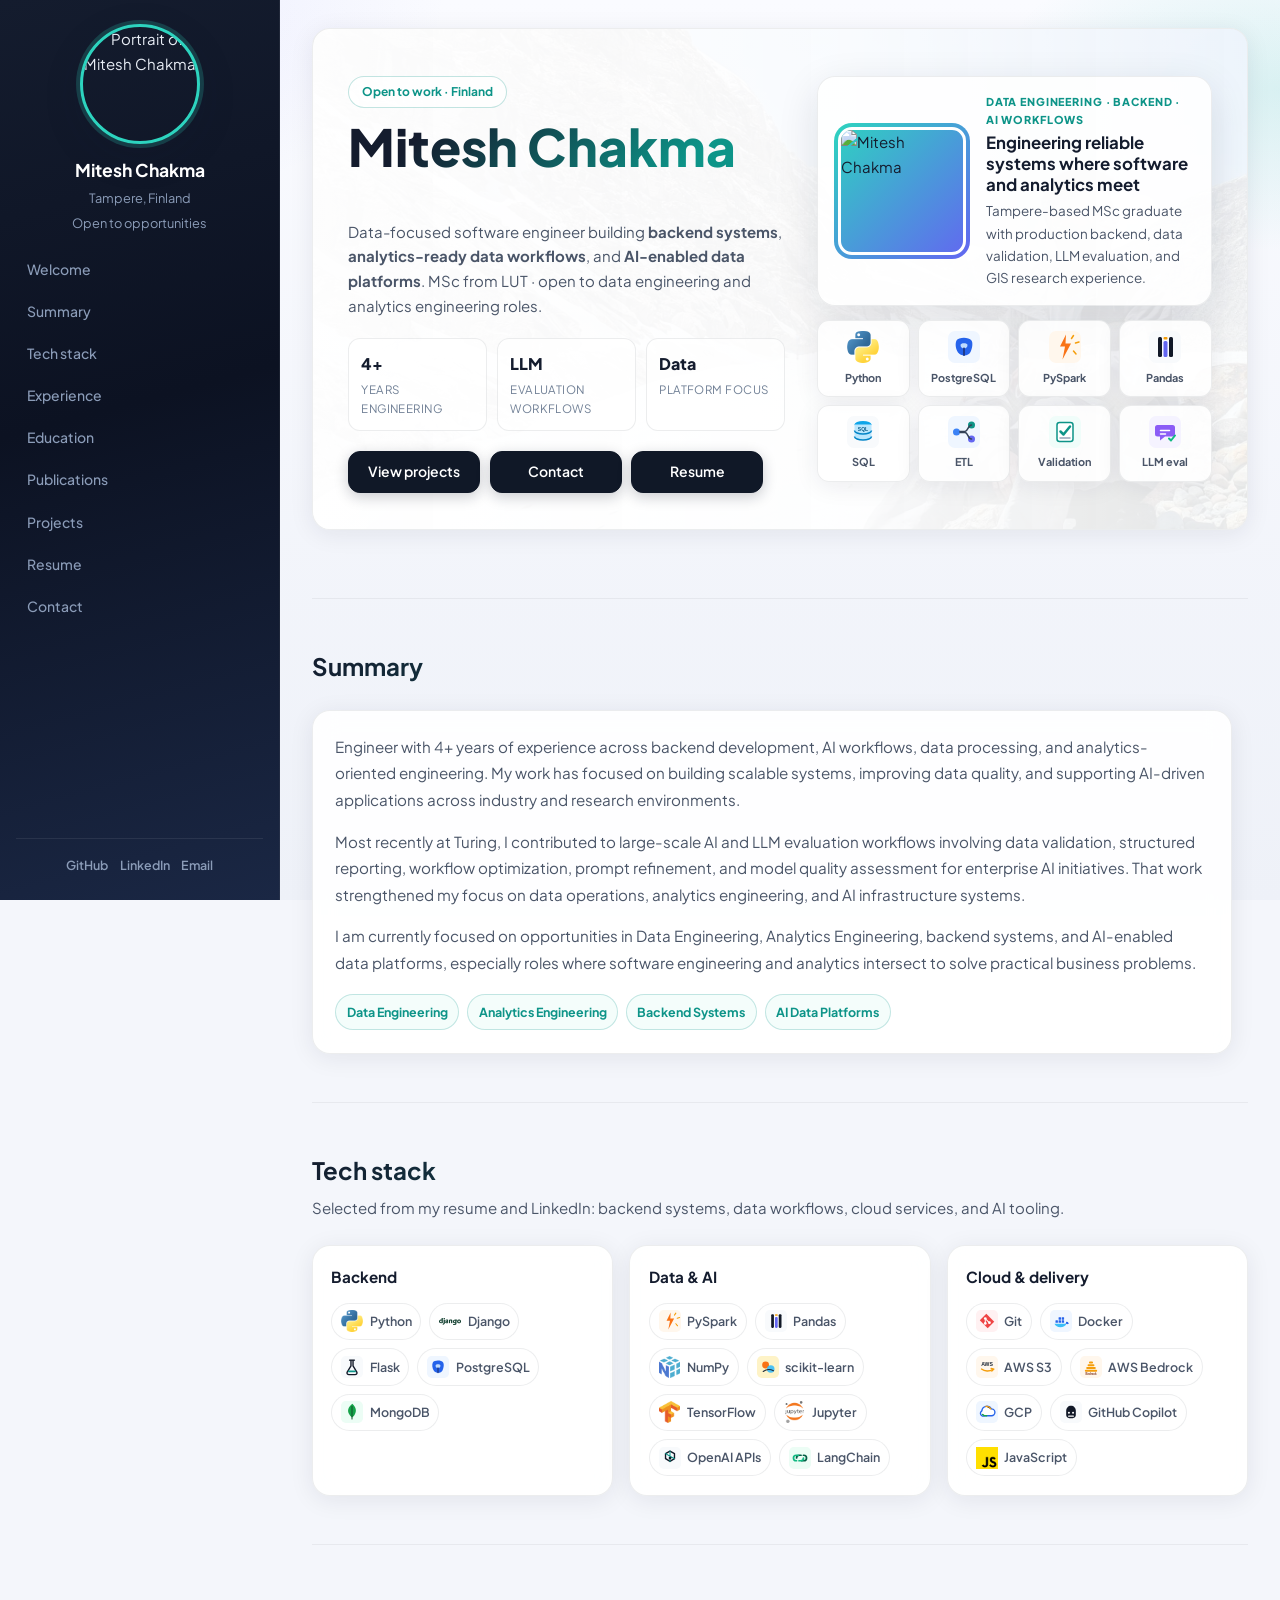
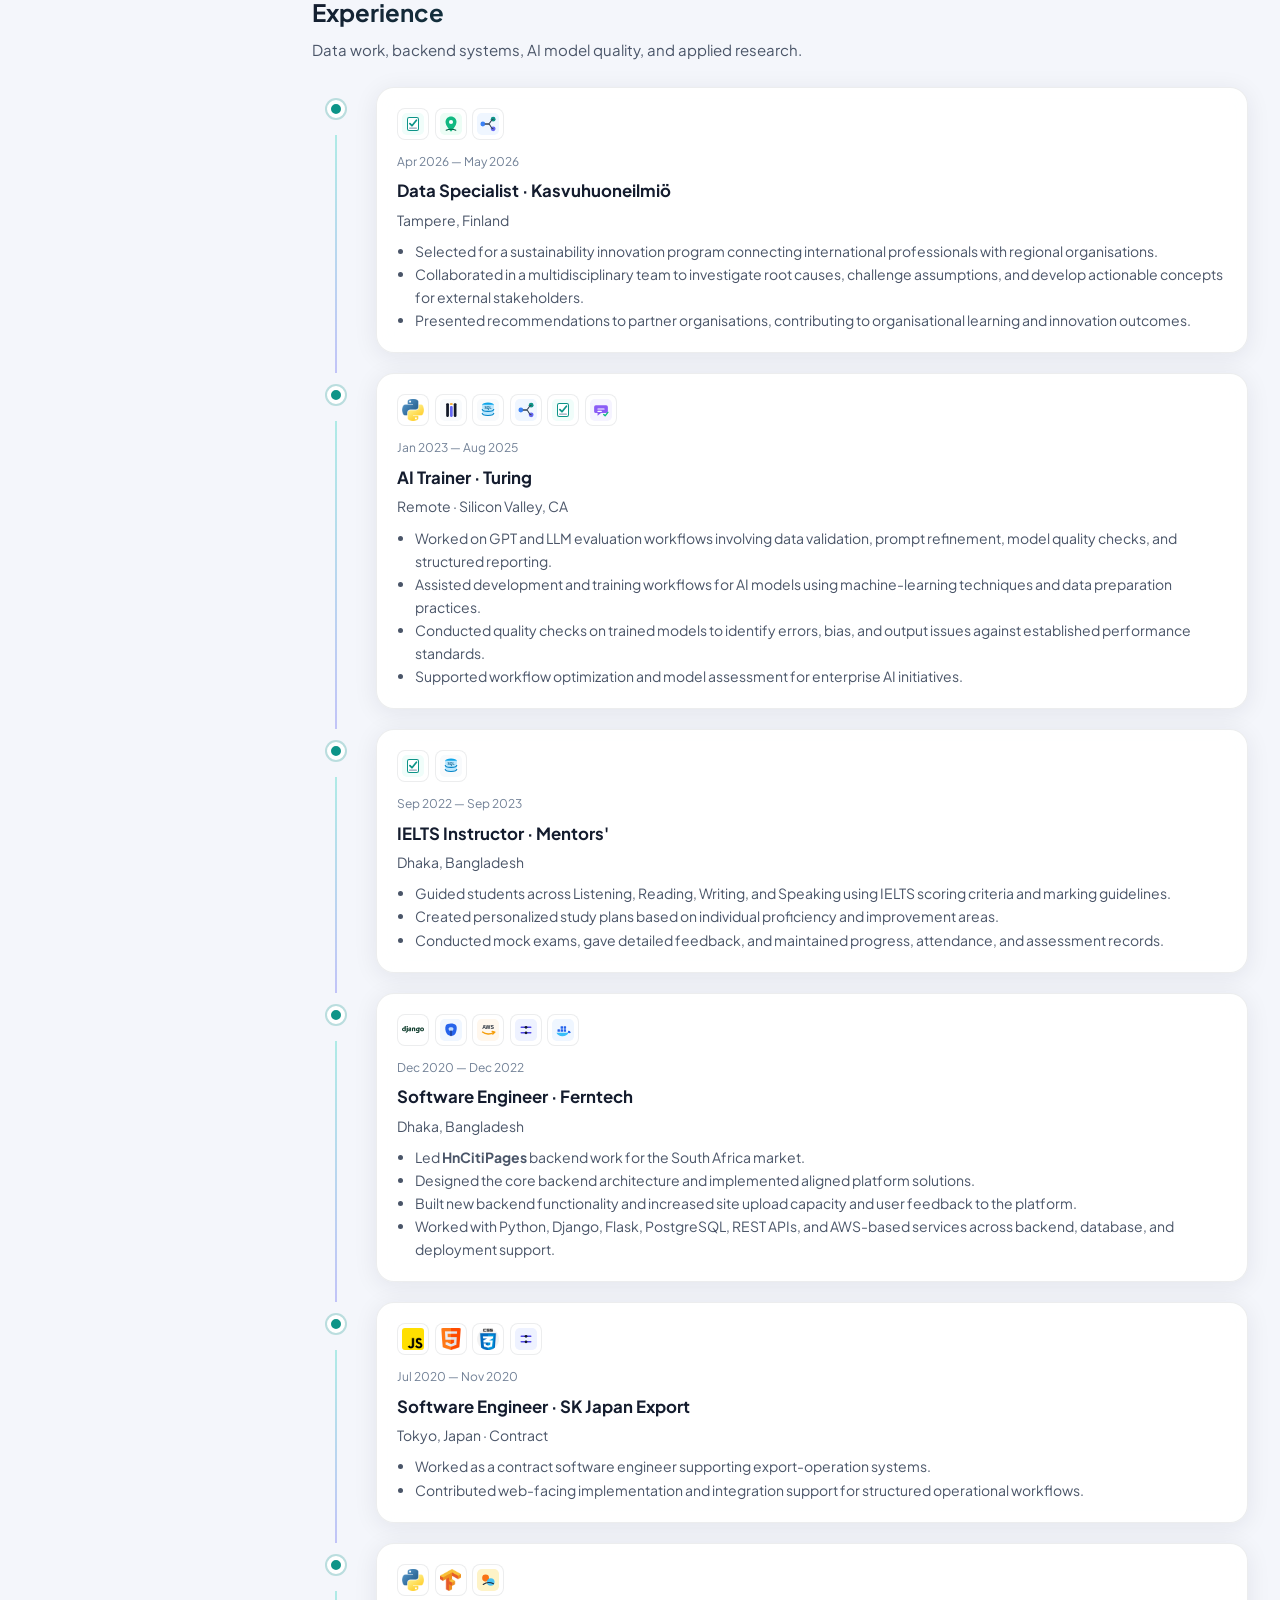
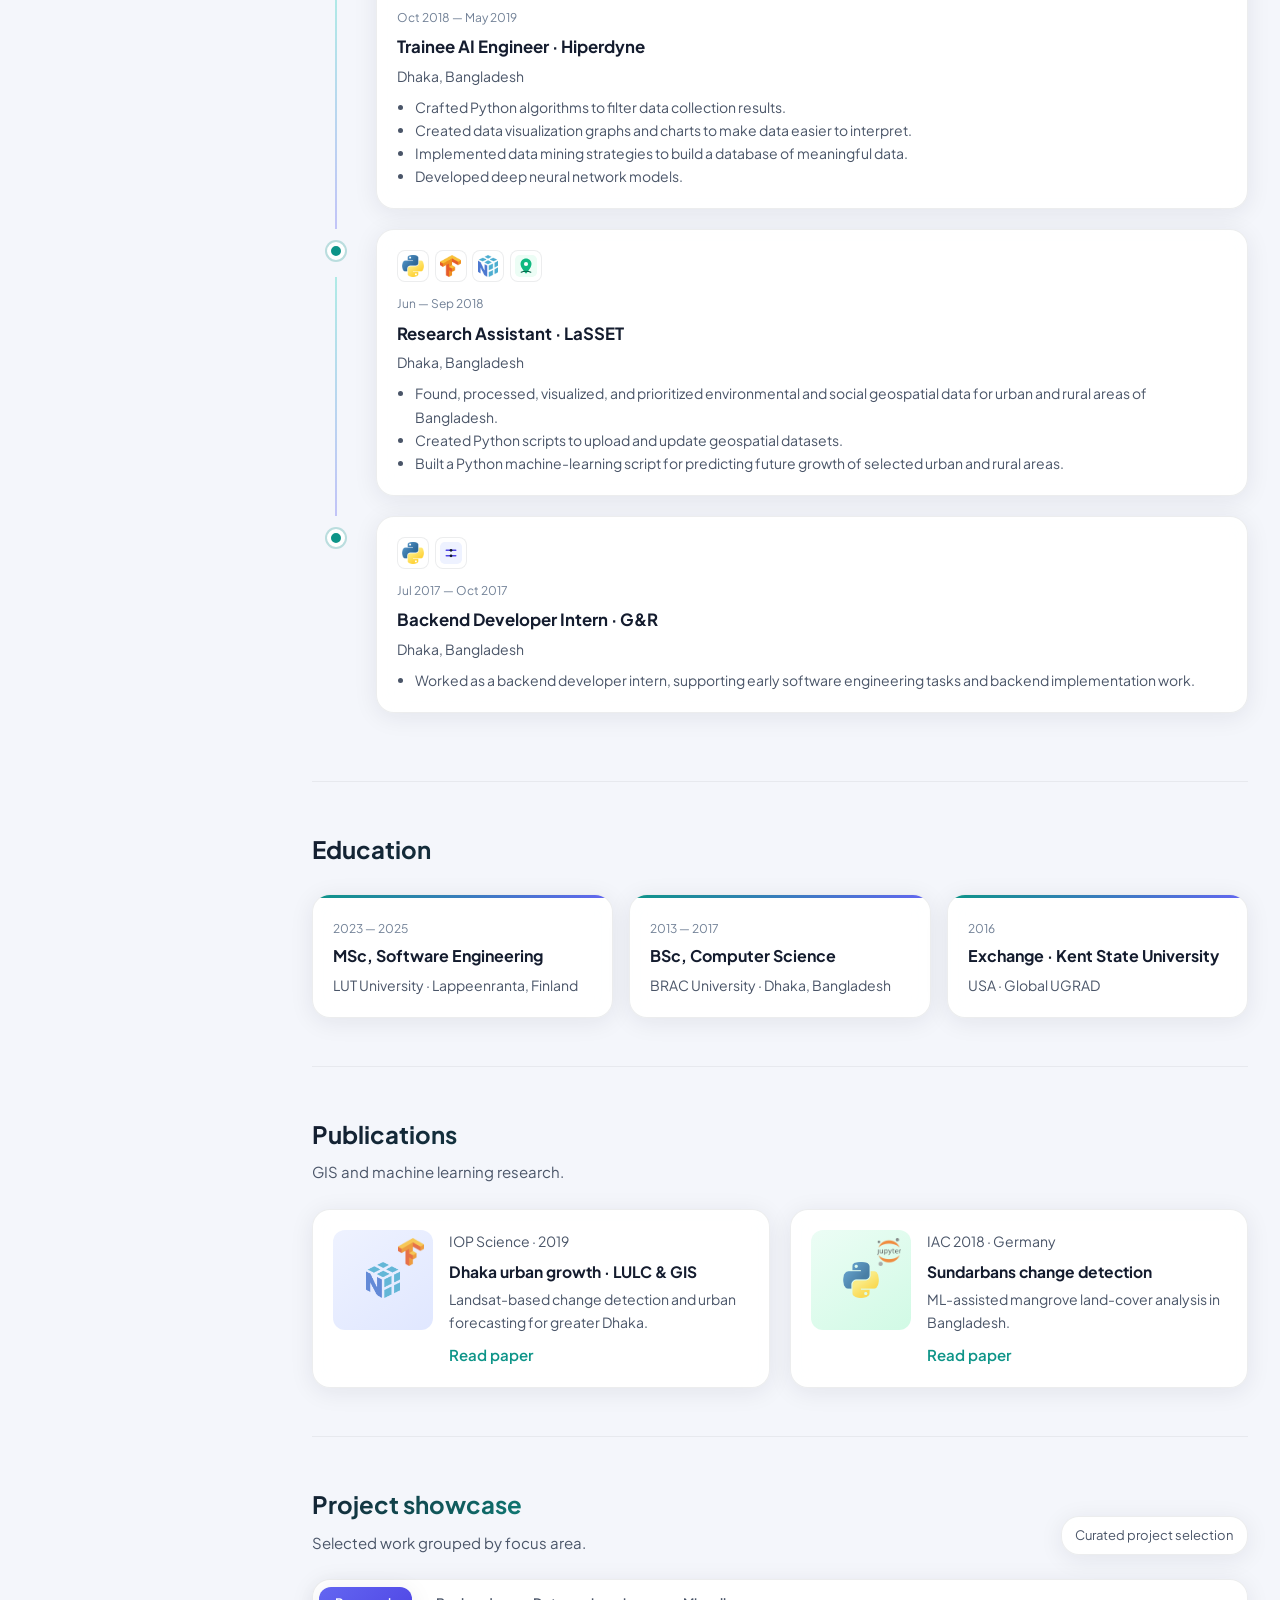
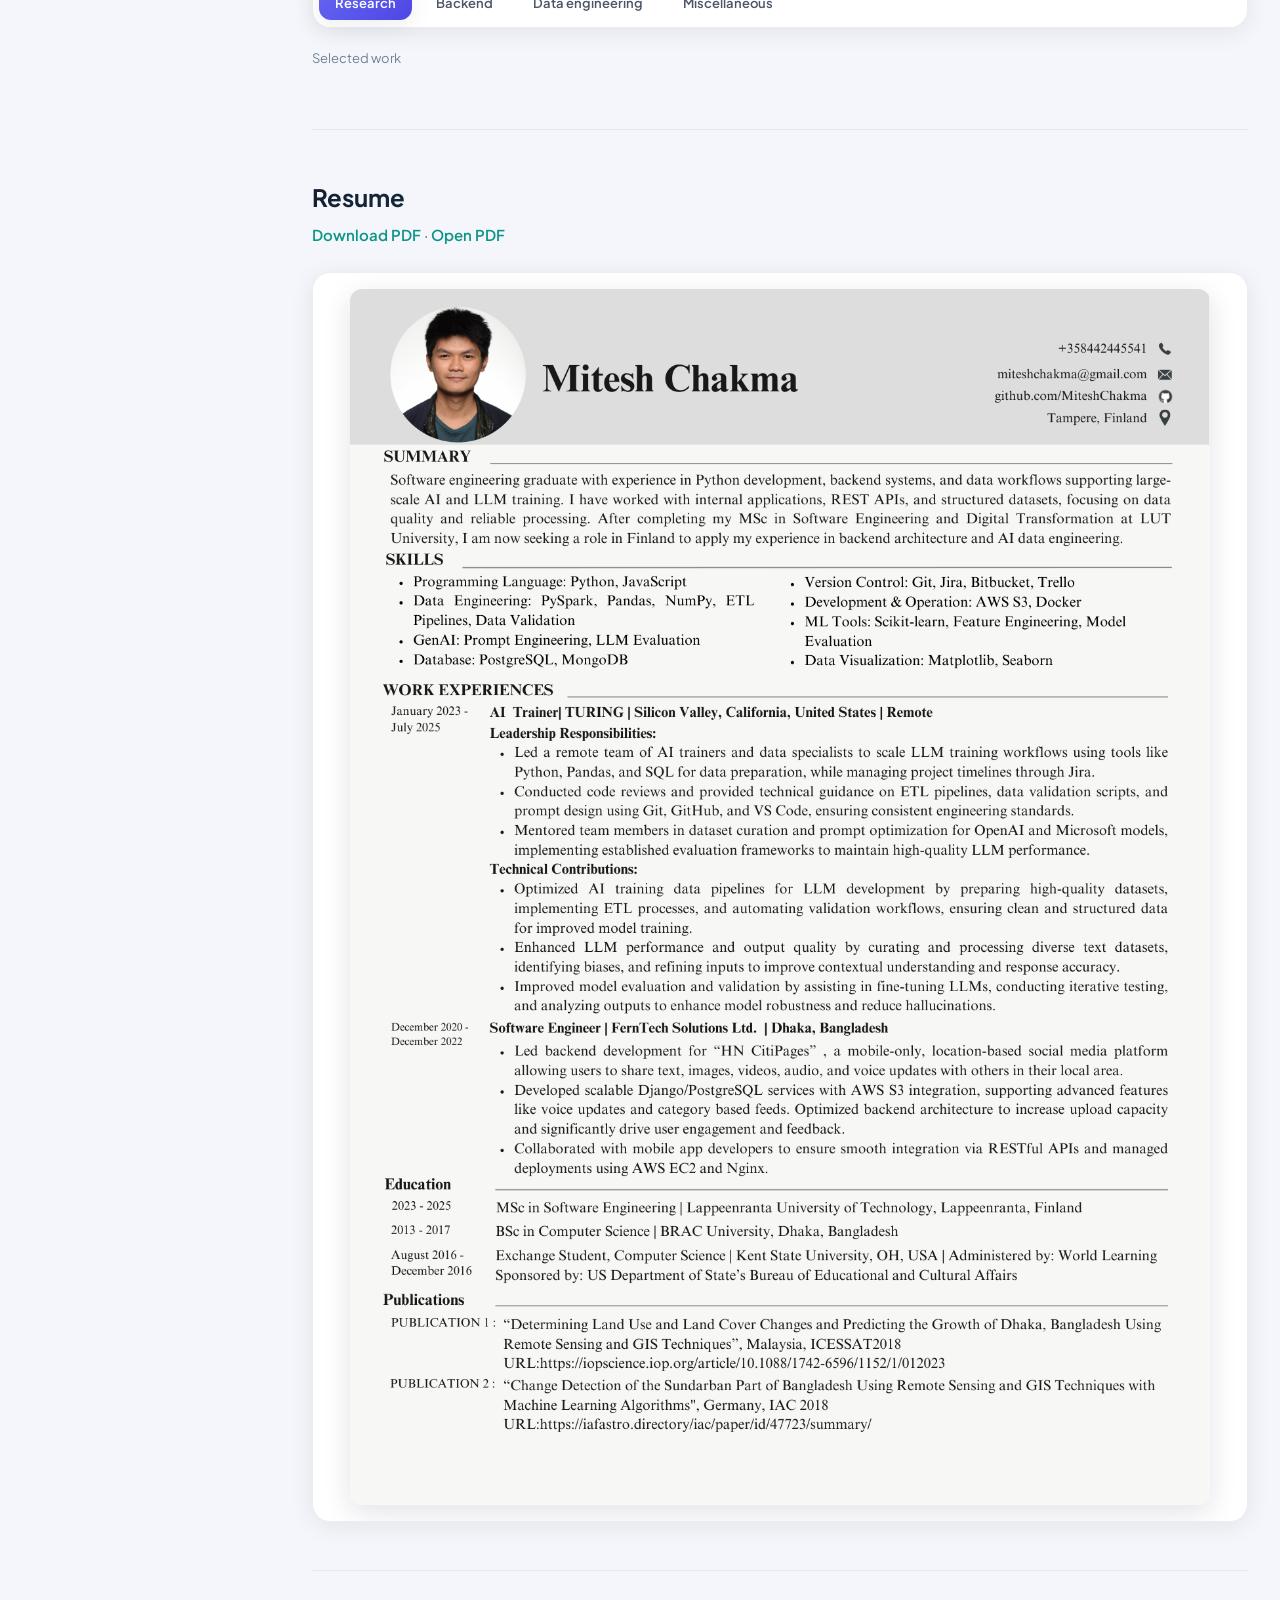
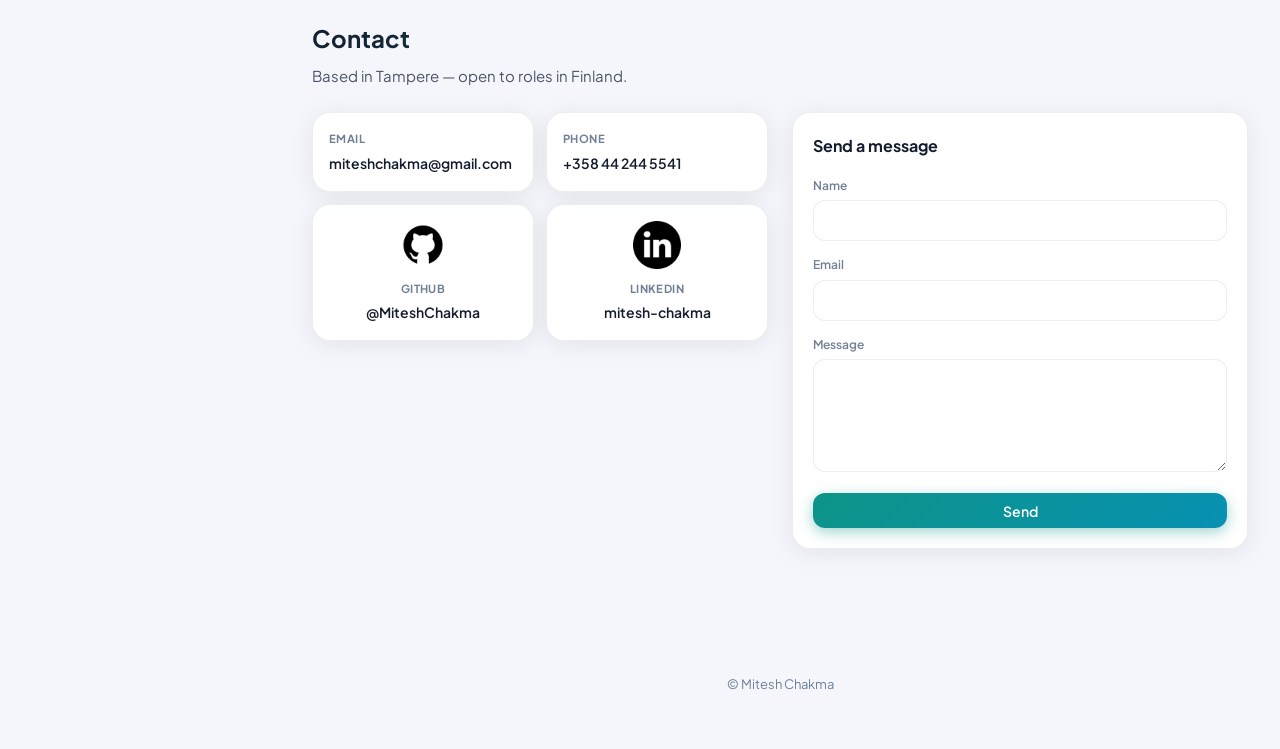
==== commit 647dd4c3: "update" ====
--- a/index.html
+++ b/index.html
@@ -545,12 +545,9 @@
                     </p>
                 </header>
                 <div class="resume-wrapper panel-elevated">
-                    <object class="resume-preview" data="assets/resume/Mitesh%20Chakma%20resume.pdf" type="application/pdf" aria-label="Resume preview">
-                        <div class="resume-fallback">
-                            <p>Your browser cannot show the PDF preview here.</p>
-                            <a class="btn btn-primary" href="assets/resume/Mitesh%20Chakma%20resume.pdf" target="_blank" rel="noopener noreferrer">Open resume</a>
-                        </div>
-                    </object>
+                    <a class="resume-preview-link" href="assets/resume/Mitesh%20Chakma%20resume.pdf" target="_blank" rel="noopener noreferrer" aria-label="Open resume PDF">
+                        <img class="resume-preview" src="assets/resume/resume-preview.png" alt="Preview of Mitesh Chakma resume" loading="lazy">
+                    </a>
                 </div>
             </section>
 
--- a/assets/css/style.css
+++ b/assets/css/style.css
@@ -760,14 +760,24 @@
 }
 
 /* Resume */
-.resume-wrapper { overflow: hidden; padding: 0; }
+.resume-wrapper {
+    overflow: hidden;
+    padding: 1rem;
+    background: rgba(255, 255, 255, 0.94);
+}
+.resume-preview-link {
+    display: block;
+    max-width: 860px;
+    margin: 0 auto;
+    border-radius: var(--radius);
+    overflow: hidden;
+    background: #fff;
+    box-shadow: 0 8px 28px rgba(20, 28, 46, 0.12);
+}
 .resume-preview {
     width: 100%;
-    height: min(72vh, 680px);
-    min-height: 420px;
-    border: 0;
+    height: auto;
     display: block;
-    background: #fff;
 }
 .resume-fallback {
     display: grid;
@@ -782,6 +792,12 @@
     margin: 0;
     color: var(--text-secondary);
     line-height: 1.7;
+}
+
+@media (max-width: 768px) {
+    .resume-wrapper {
+        padding: 0.5rem;
+    }
 }
 
 /* Contact */
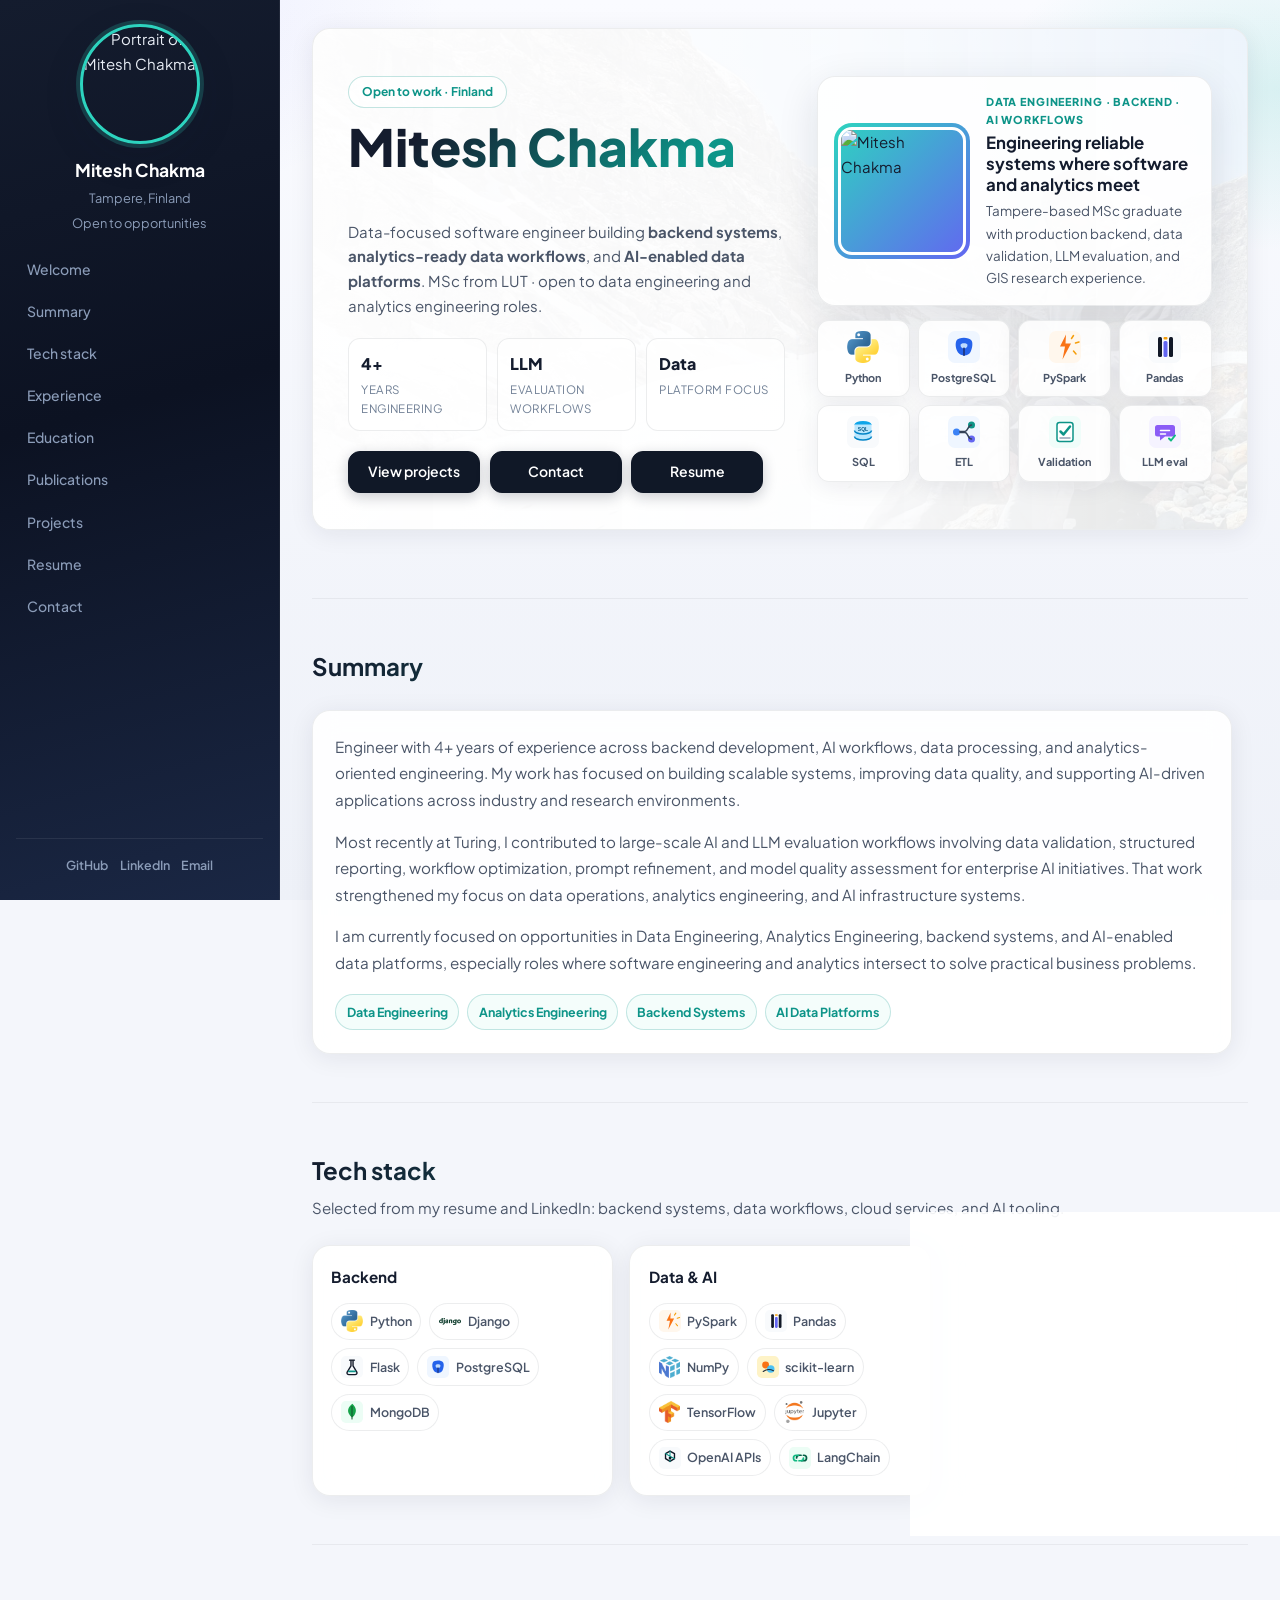
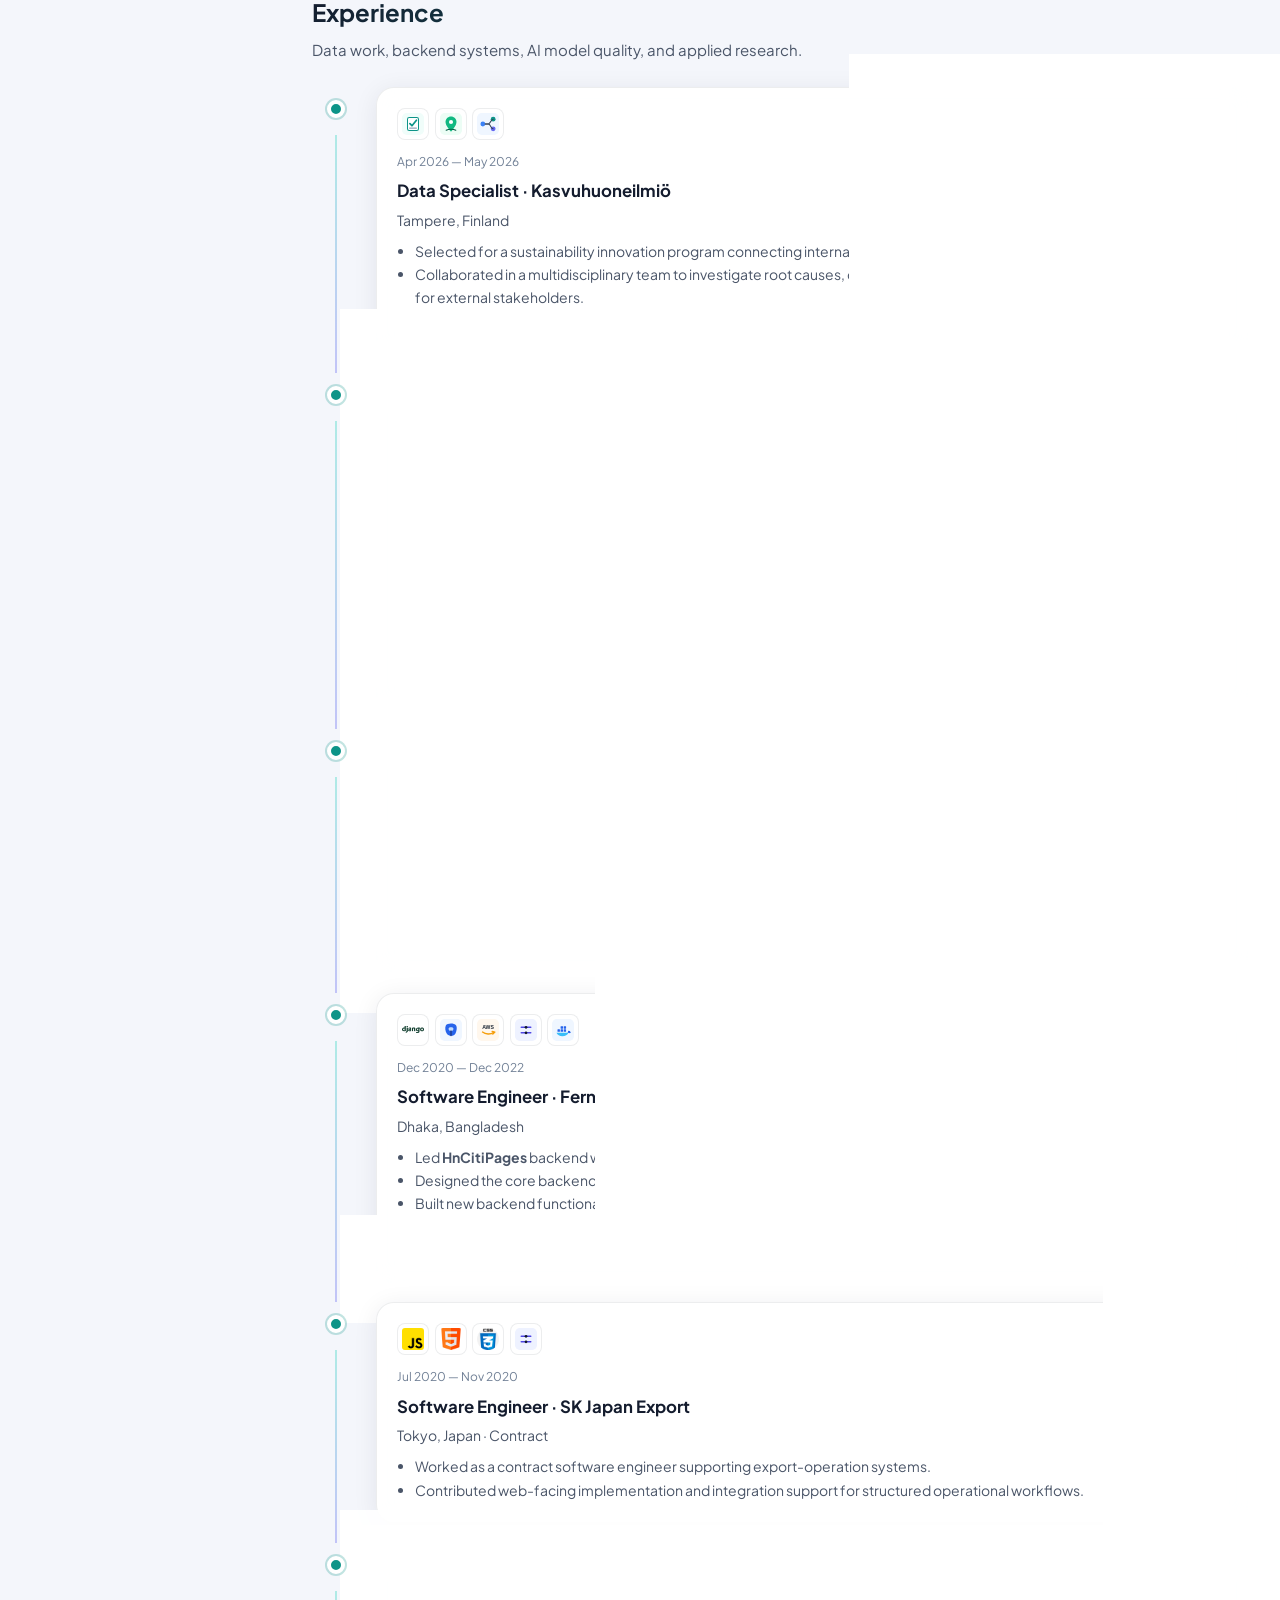
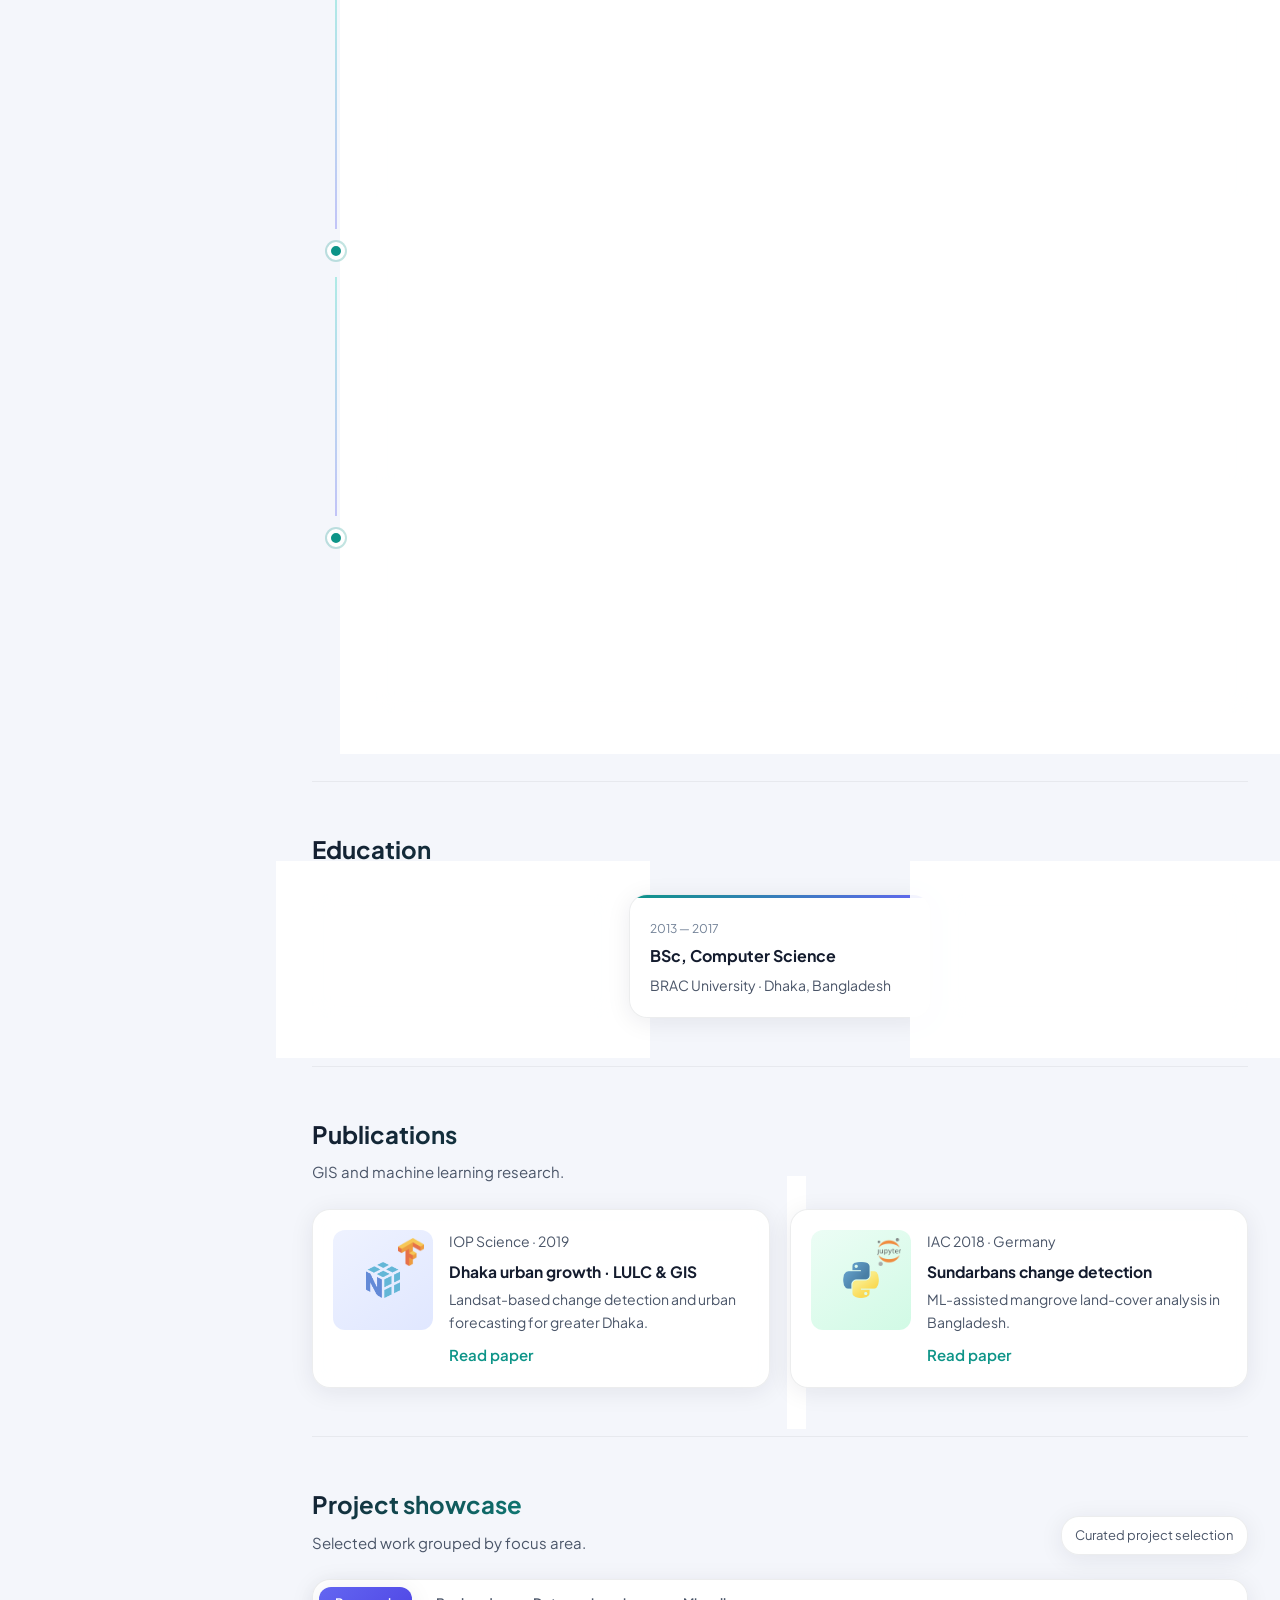
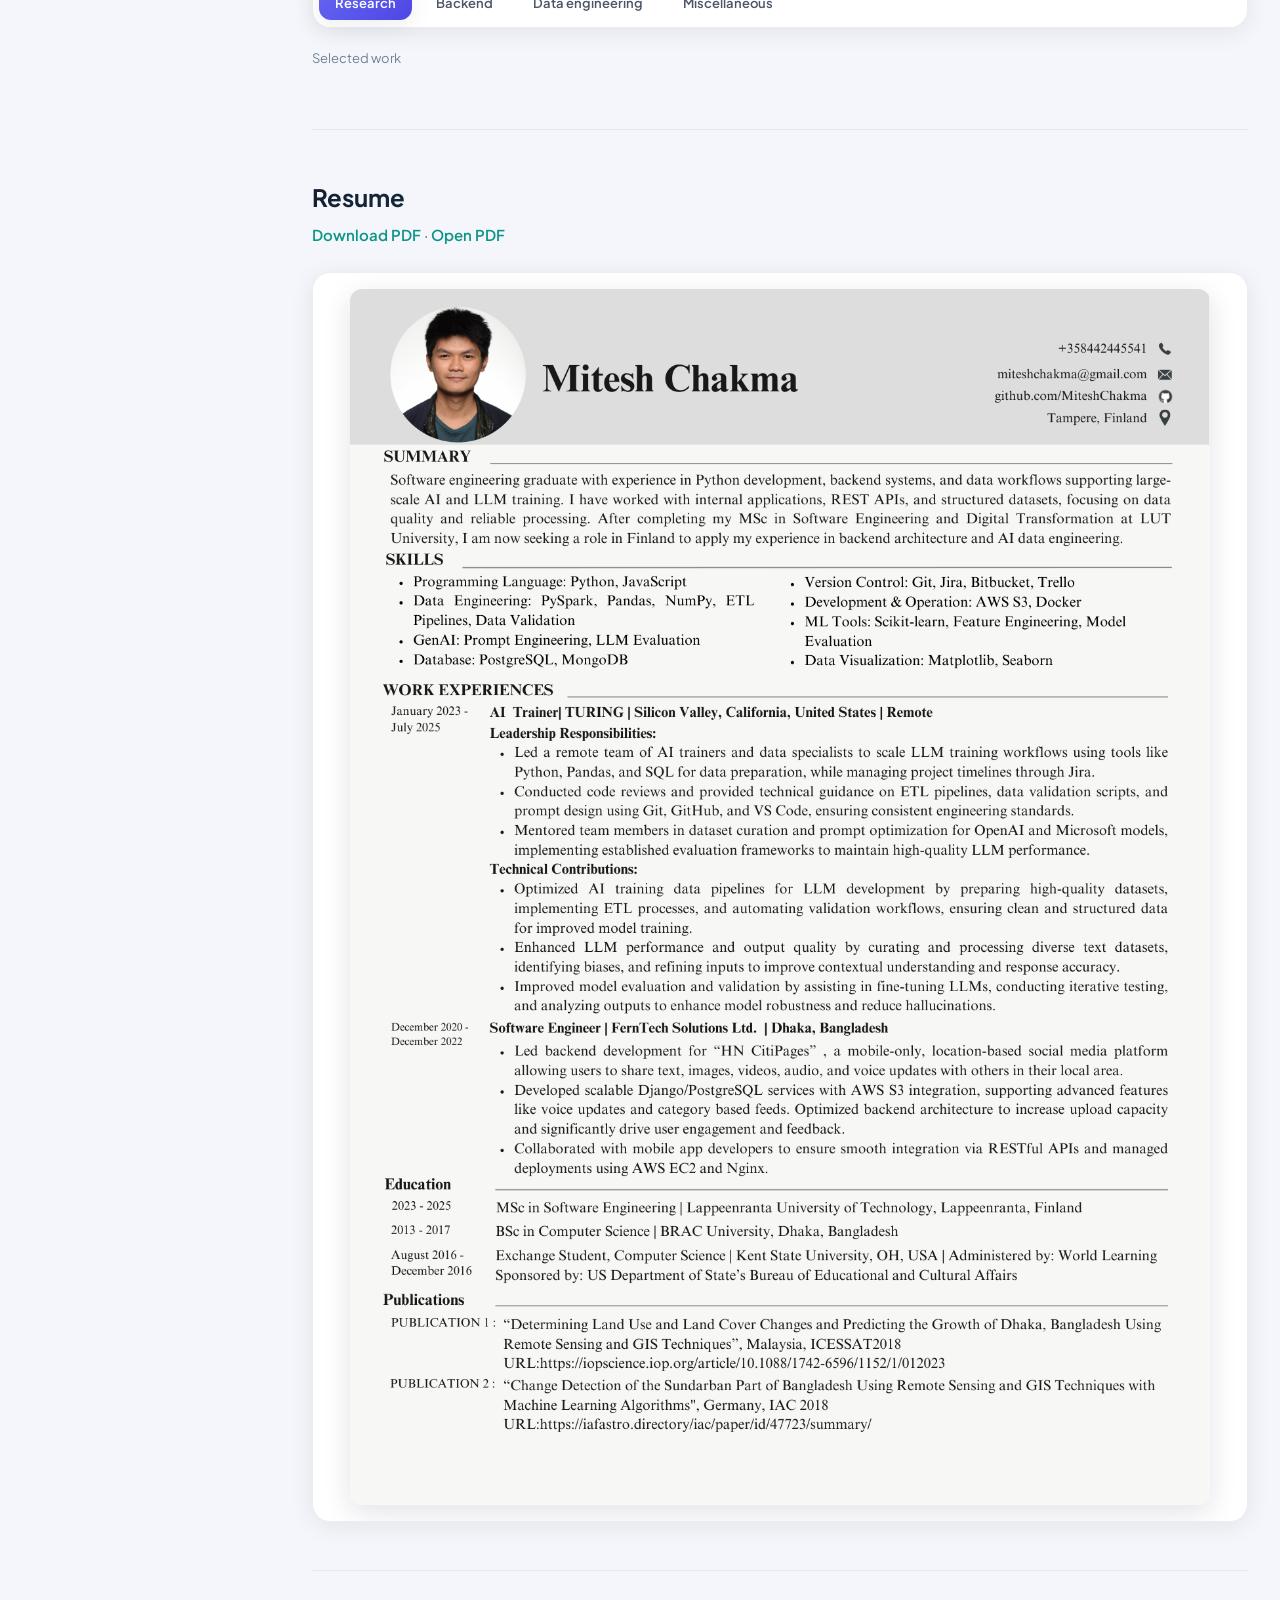
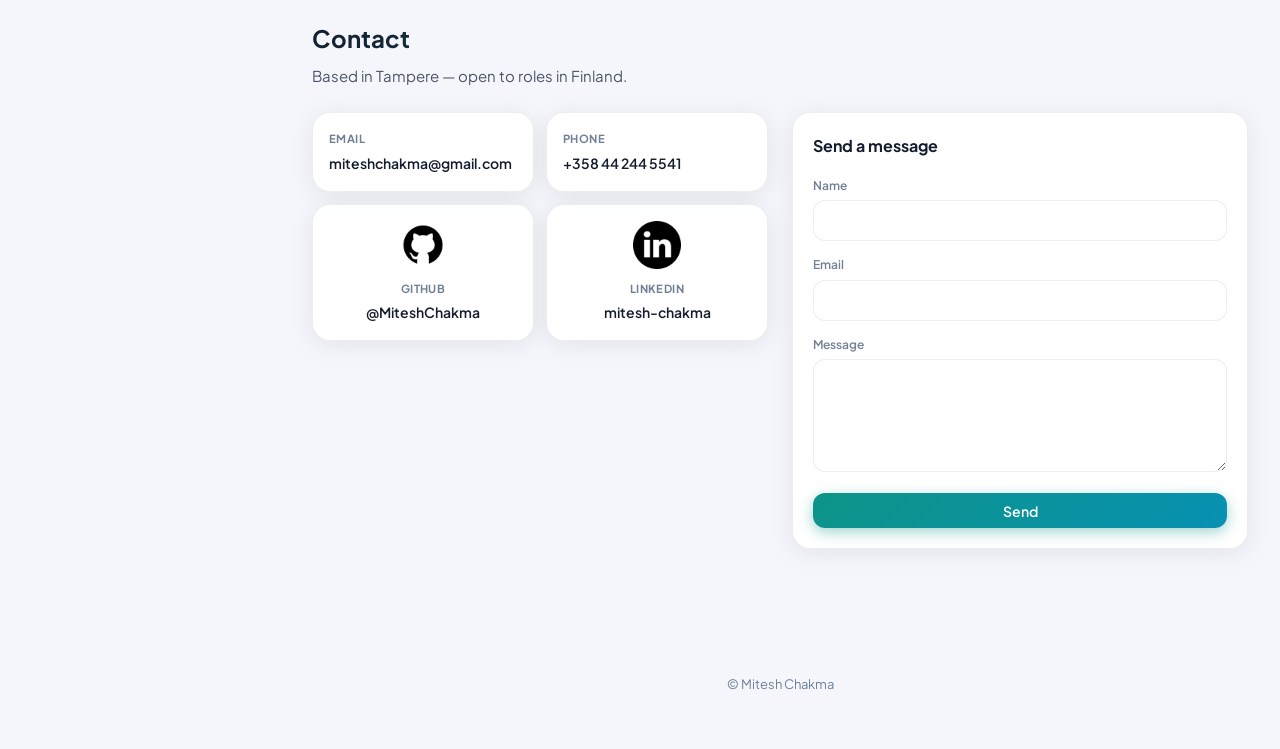
==== commit 1492502e: "Add RAG demo link to portfolio" ====
--- a/index.html
+++ b/index.html
@@ -405,6 +405,21 @@
                 </div>
 
                 <div class="static-projects-source" data-static-projects hidden>
+                    <article class="project-card panel-elevated" data-category="data-engineering" data-source="static" data-sort="202606">
+                        <div class="project-card-media media-collage media-collage--data">
+                            <img src="assets/img/openai.svg" alt="OpenAI">
+                            <img src="assets/img/js.png" alt="JavaScript">
+                            <img src="assets/img/data-validation.svg" alt="Retrieval">
+                        </div>
+                        <div class="project-card-body">
+                            <span class="project-tag tag-data">Data engineering</span>
+                            <h3>Simple RAG Application</h3>
+                            <p class="project-meta">JavaScript · policy retrieval demo</p>
+                            <p>Browser-based RAG demo that retrieves answers from a ChatGPT-generated policy file and shows the source context.</p>
+                            <a class="text-link" href="rag-demo/" target="_blank" rel="noopener noreferrer">Live demo</a>
+                            <a class="text-link" href="https://github.com/MiteshChakma/Data_engineering/tree/main/simple-rag-application" target="_blank" rel="noopener noreferrer">Repository</a>
+                        </div>
+                    </article>
                     <article class="project-card panel-elevated" data-category="data-engineering" data-source="static" data-sort="202507">
                         <div class="project-card-media media-collage media-collage--data">
                             <img src="assets/img/python.png" alt="Python">
@@ -609,4 +624,3 @@
     <script src="assets/js/script.js" defer></script>
 </body>
 </html>
-
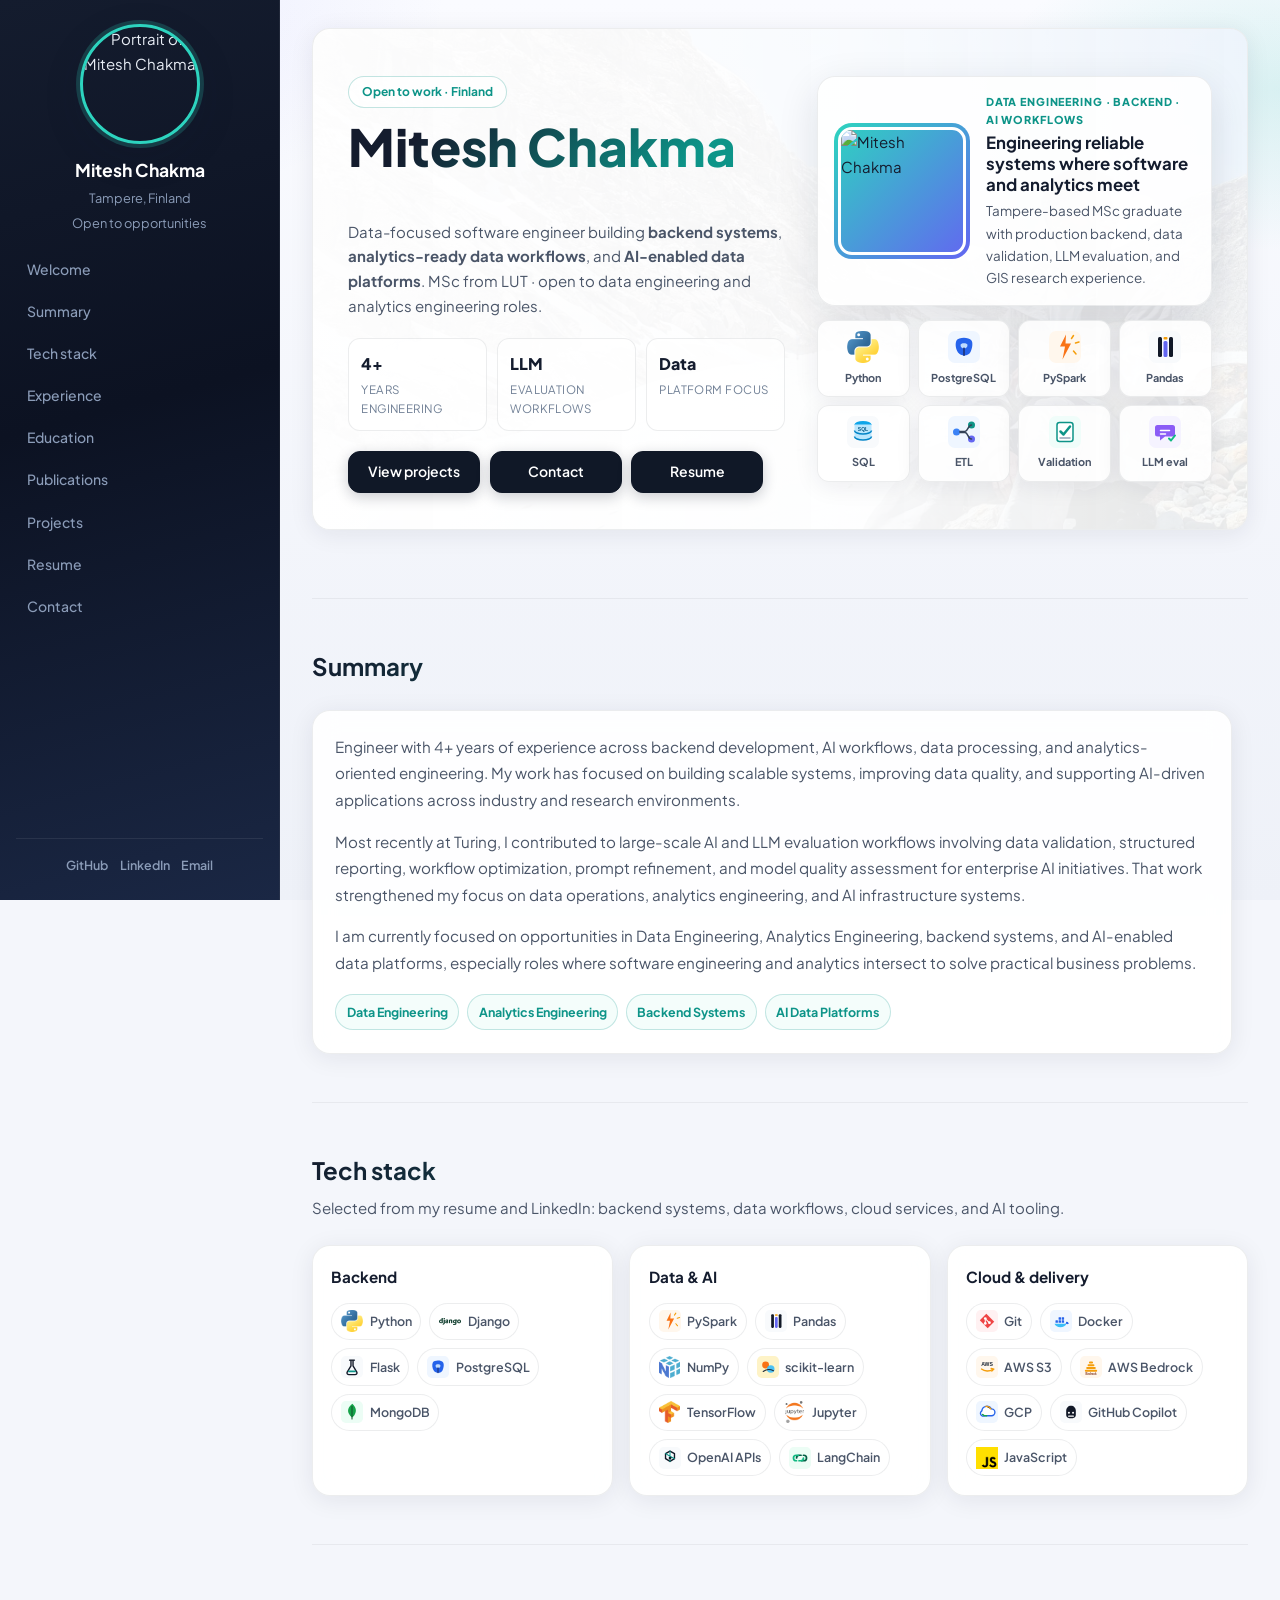
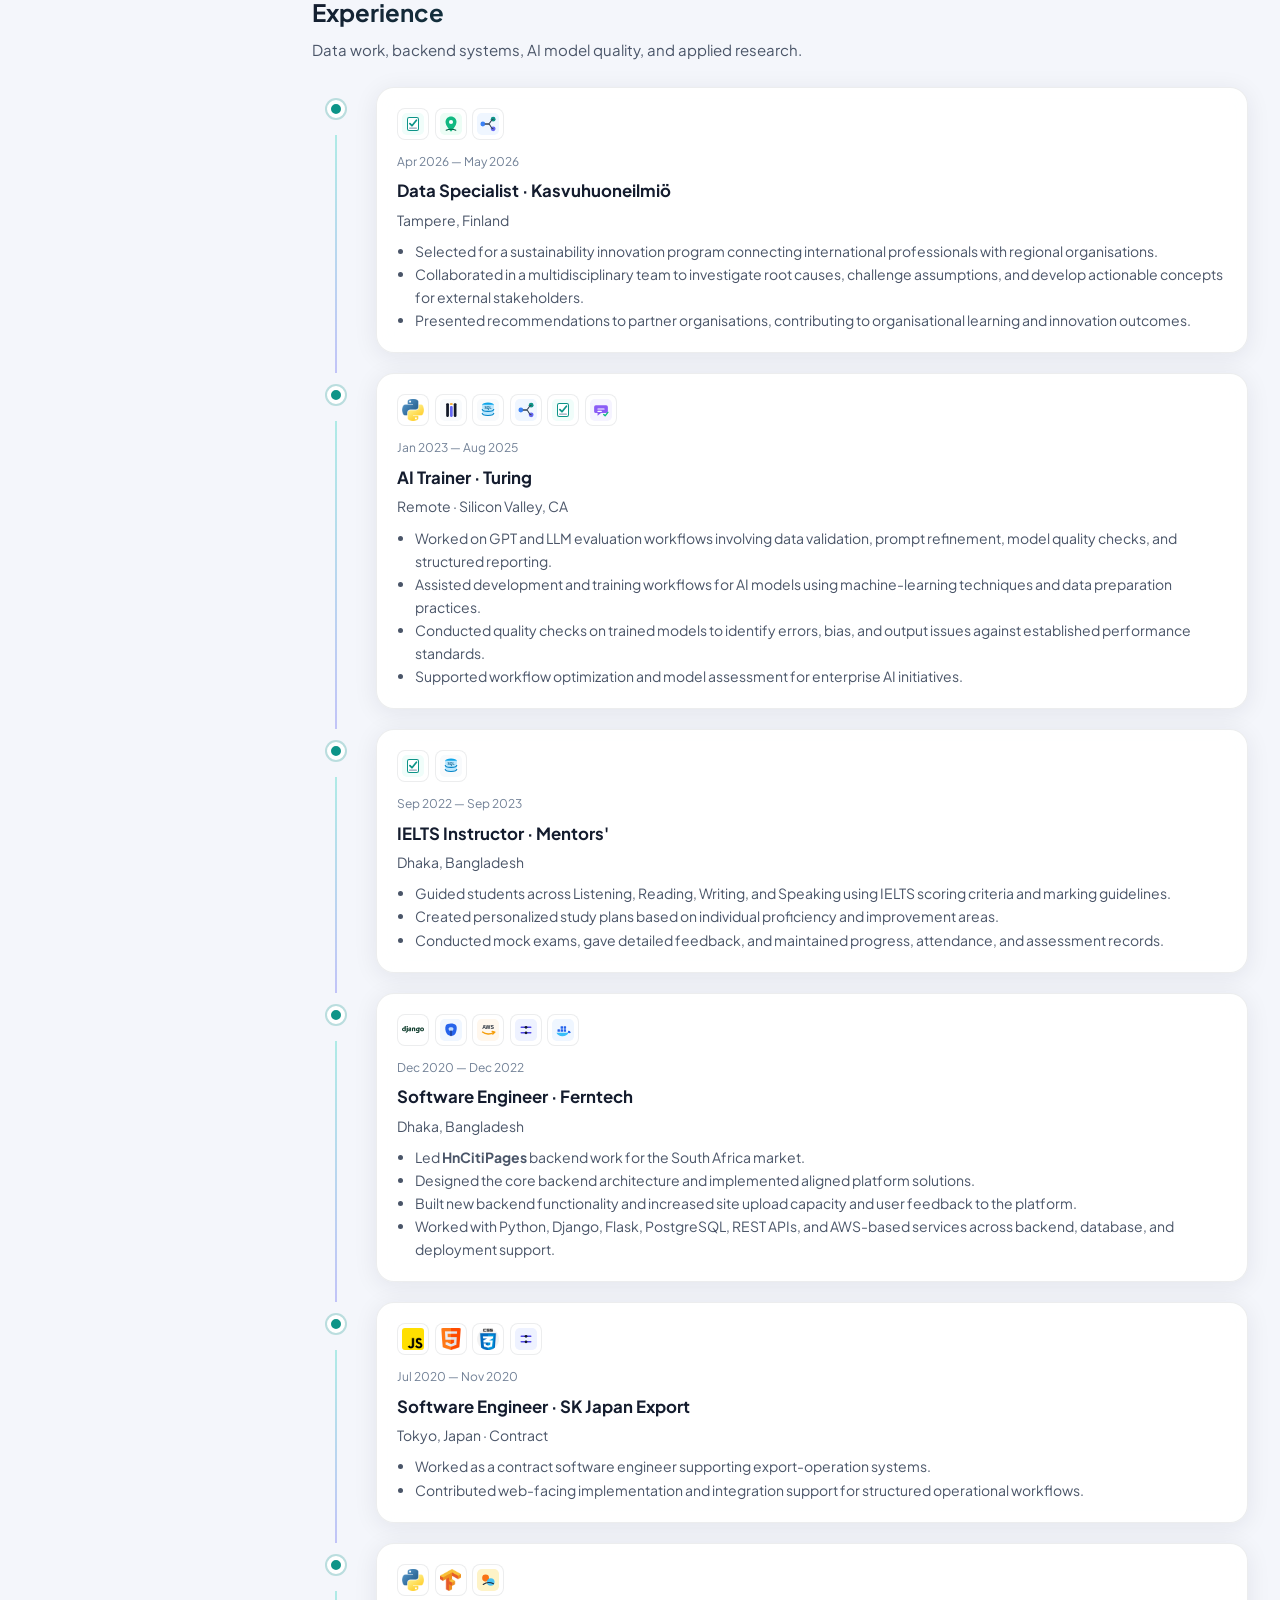
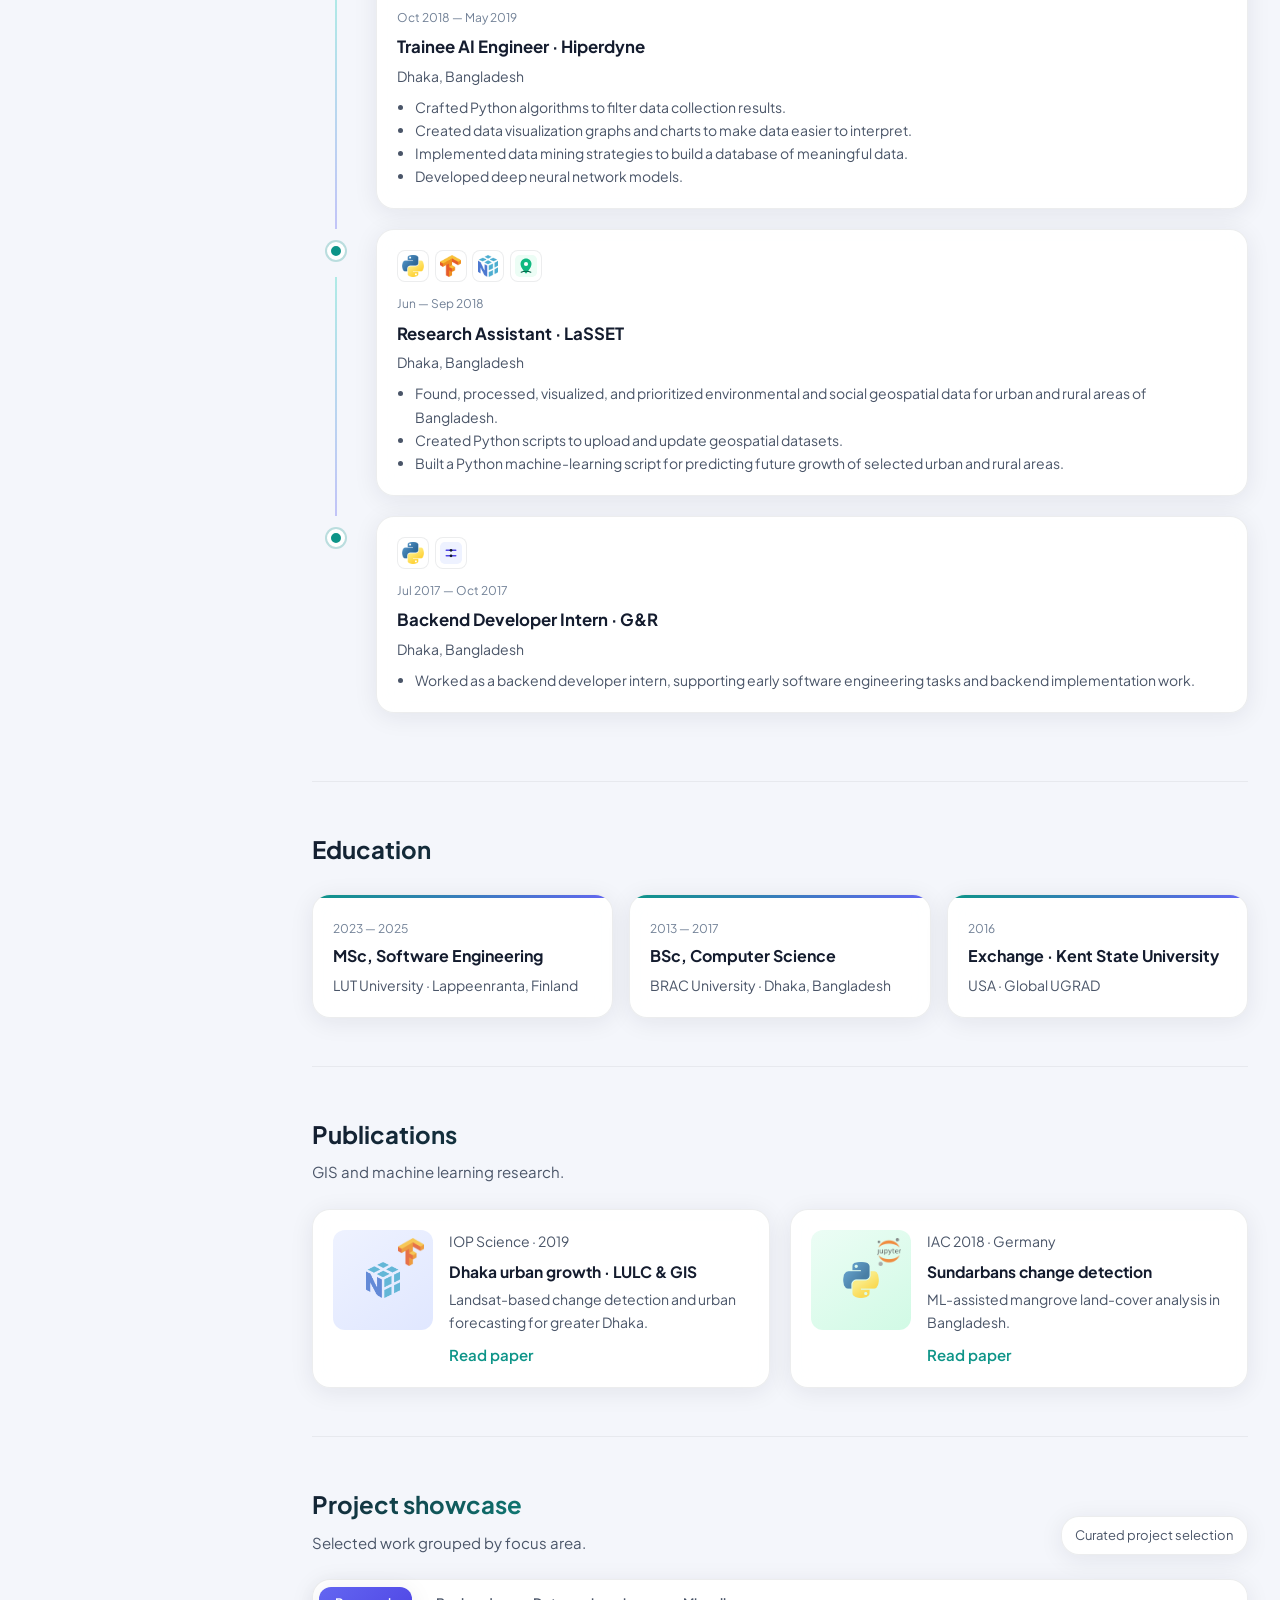
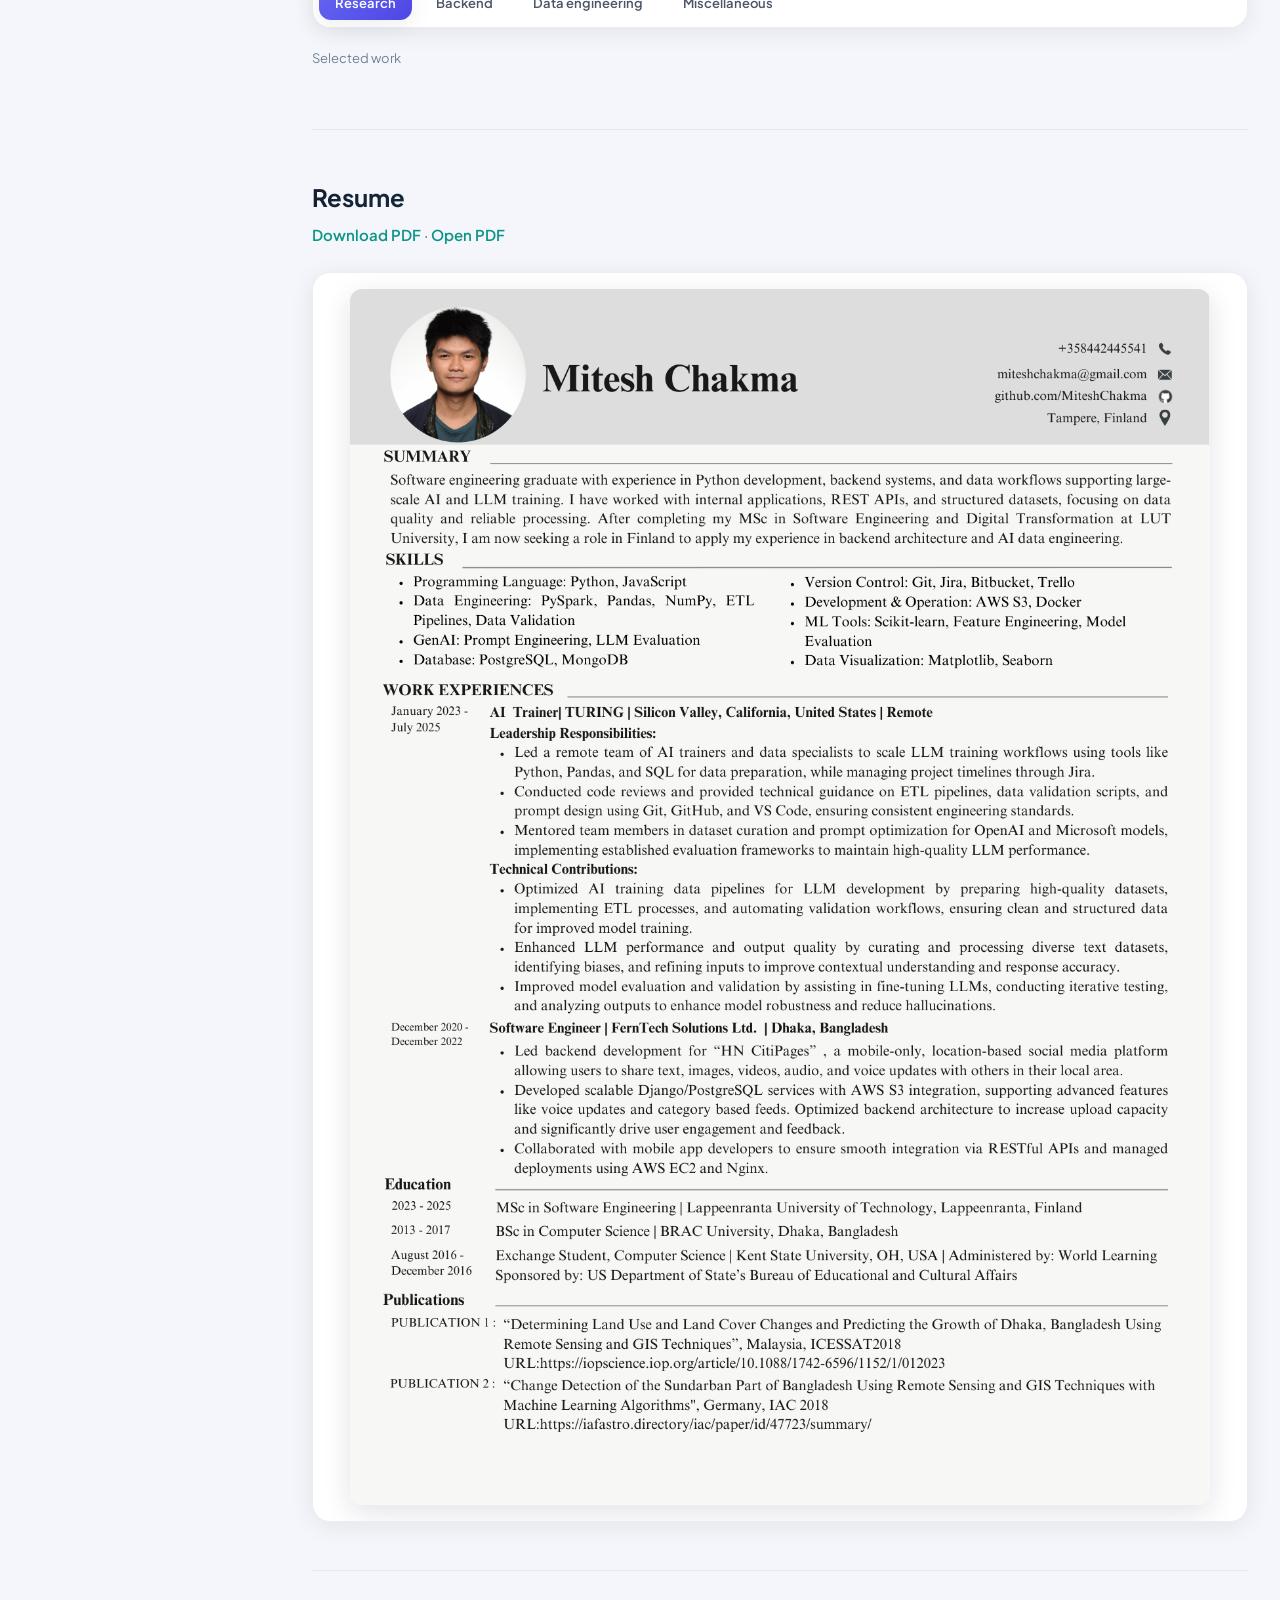
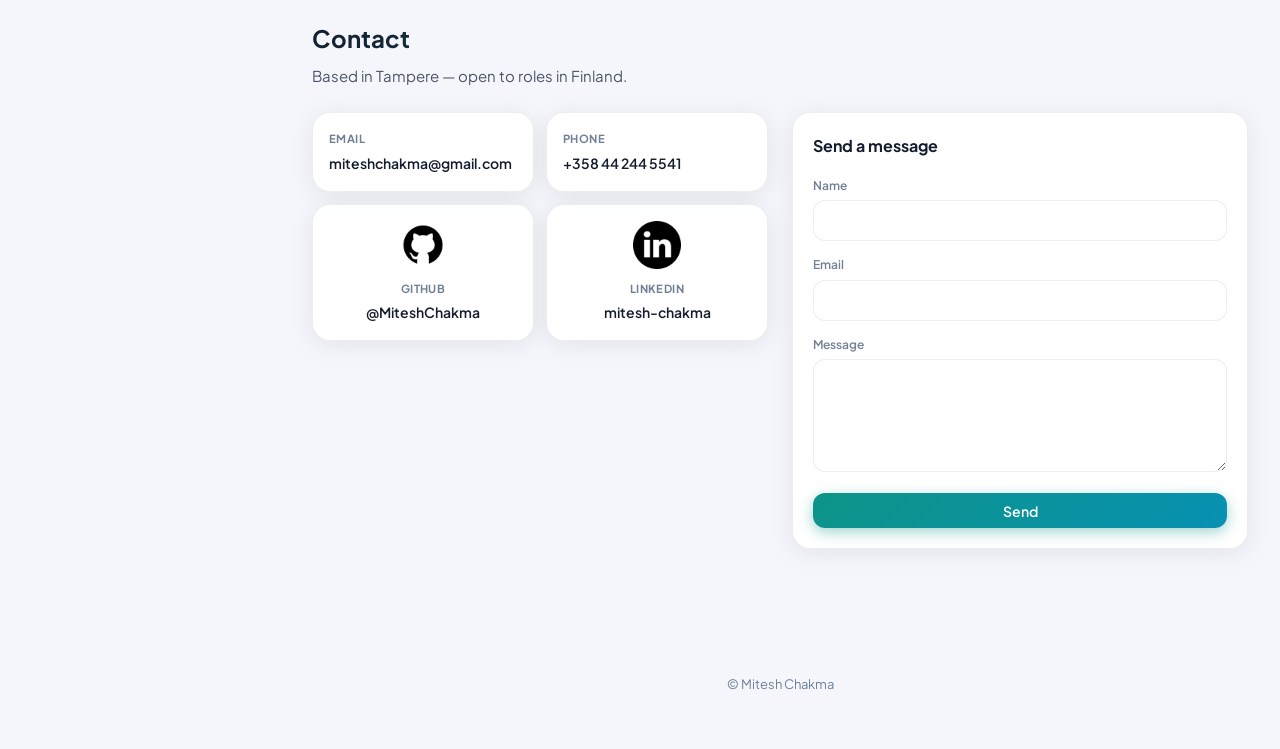
==== commit b6296b60: "Add Customer 360 project tutorial page" ====
--- a/index.html
+++ b/index.html
@@ -405,6 +405,21 @@
                 </div>
 
                 <div class="static-projects-source" data-static-projects hidden>
+                    <article class="project-card panel-elevated" data-category="data-engineering" data-source="static" data-sort="20260611">
+                        <div class="project-card-media media-collage media-collage--data">
+                            <img src="assets/img/python.png" alt="Python">
+                            <img src="assets/img/sql.svg" alt="SQL">
+                            <img src="assets/img/data-validation.svg" alt="Data validation">
+                        </div>
+                        <div class="project-card-body">
+                            <span class="project-tag tag-data">Data engineering</span>
+                            <h3>Customer 360 Data Pipeline</h3>
+                            <p class="project-meta">Python · SQLite · pytest</p>
+                            <p>Local tutorial project that turns synthetic retail CSV data into a validated Customer 360 output and churn-model artifacts.</p>
+                            <a class="text-link" href="projects/customer360/">Project tutorial</a>
+                            <a class="text-link" href="https://github.com/MiteshChakma/Data_engineering/tree/main/customer360-data-engineering-demo" target="_blank" rel="noopener noreferrer">Repository</a>
+                        </div>
+                    </article>
                     <article class="project-card panel-elevated" data-category="data-engineering" data-source="static" data-sort="202606">
                         <div class="project-card-media media-collage media-collage--data">
                             <img src="assets/img/openai.svg" alt="OpenAI">
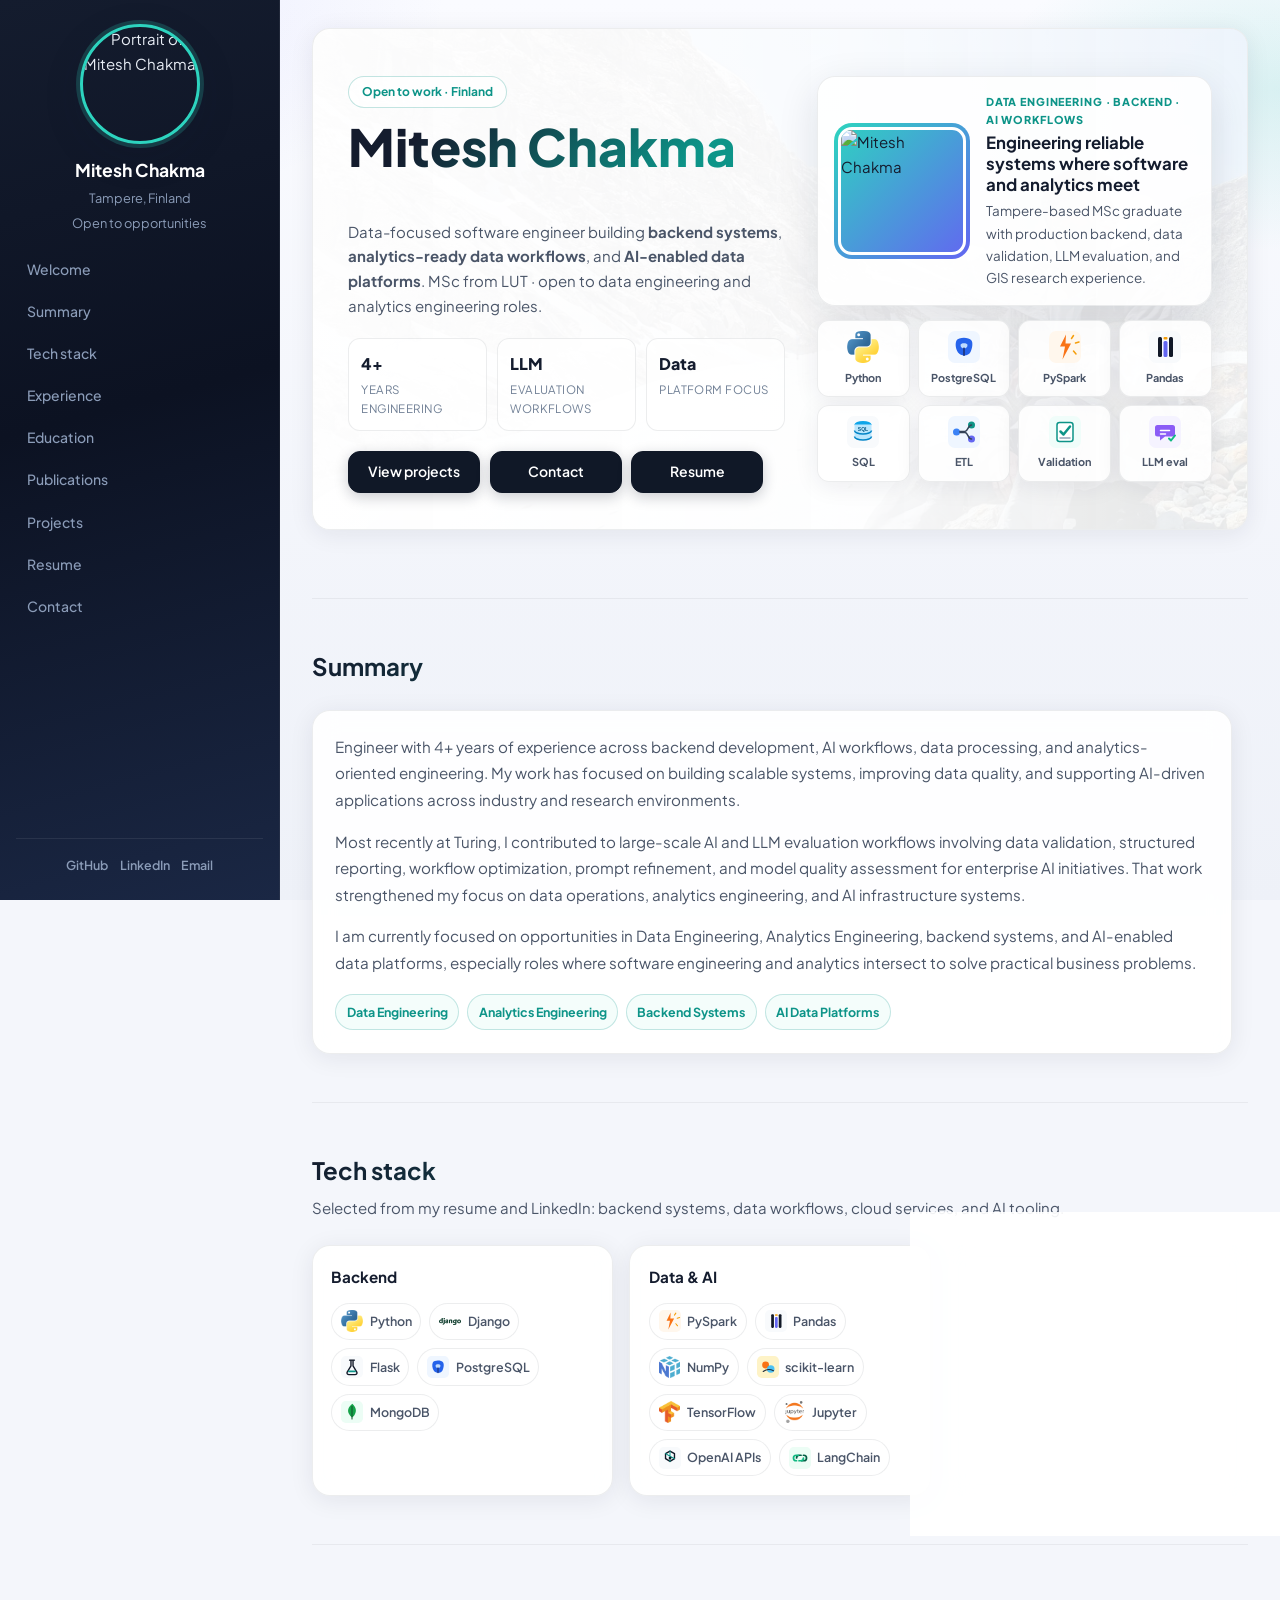
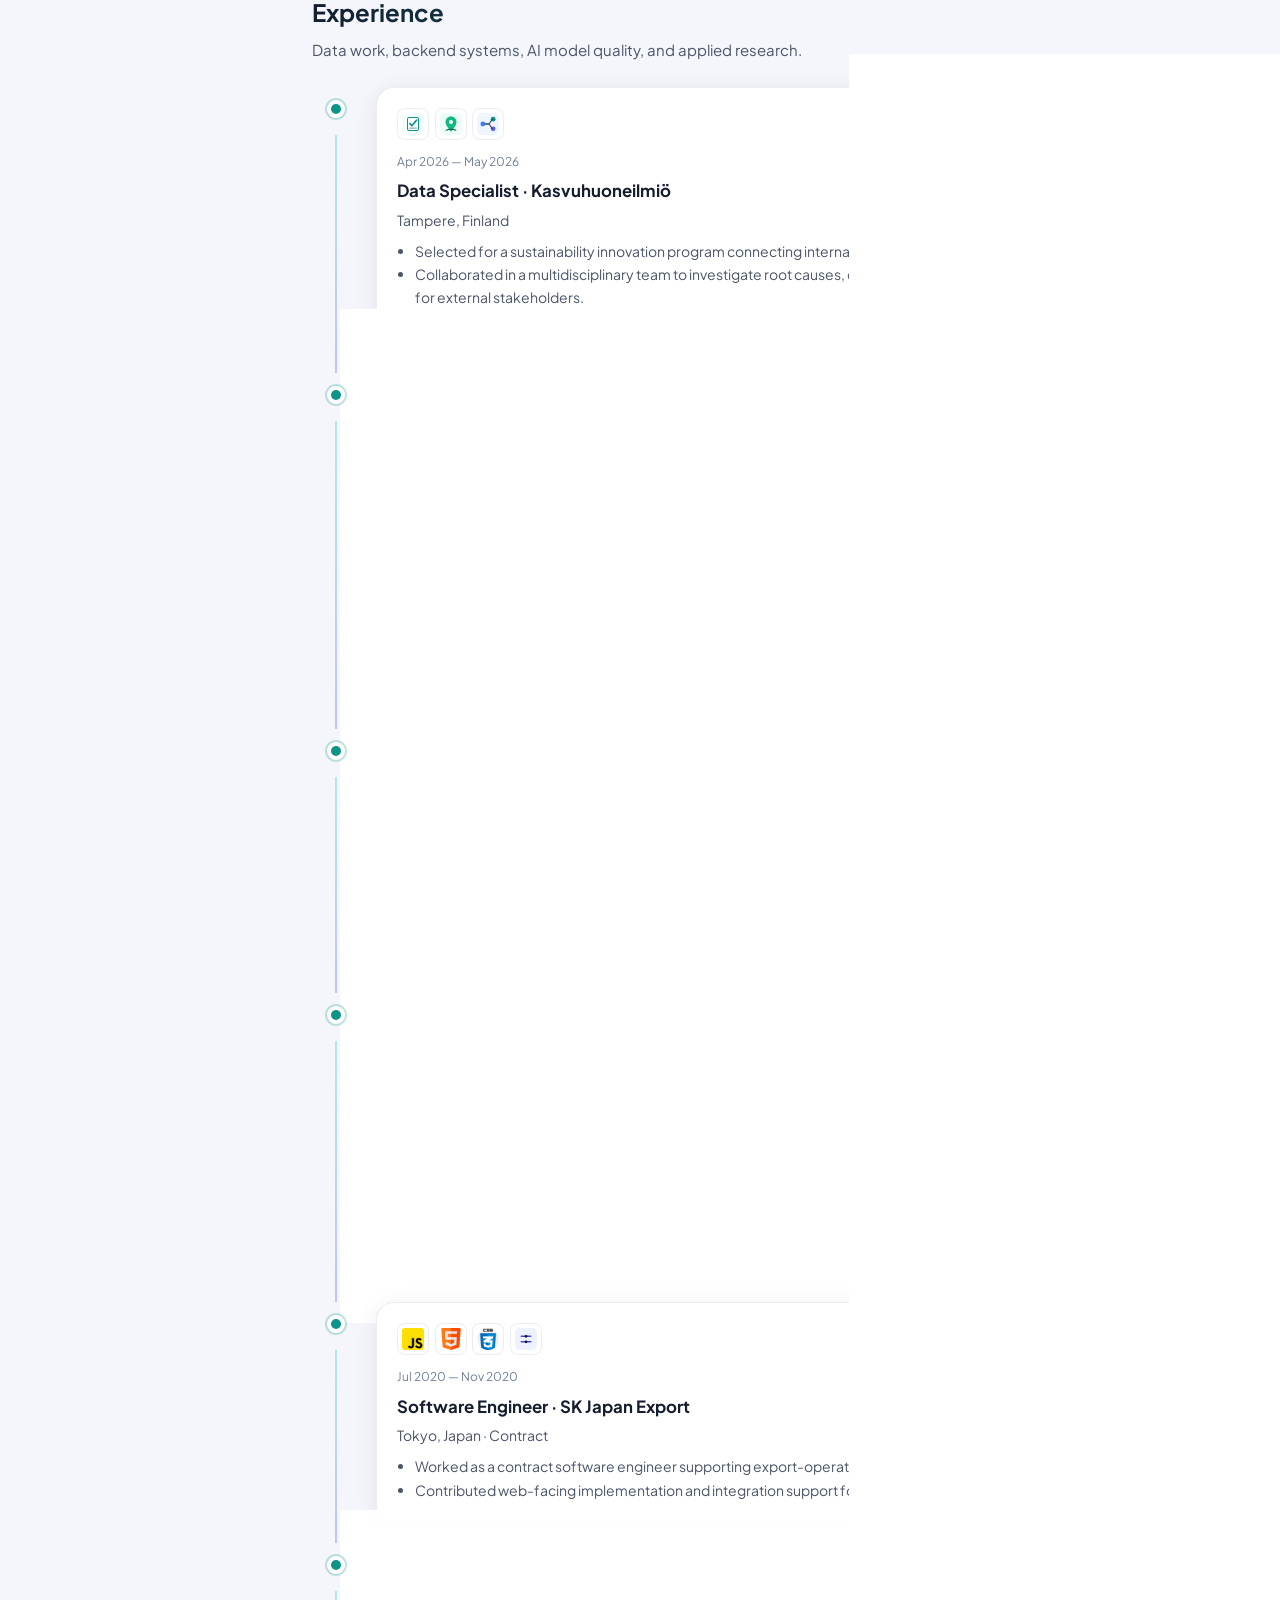
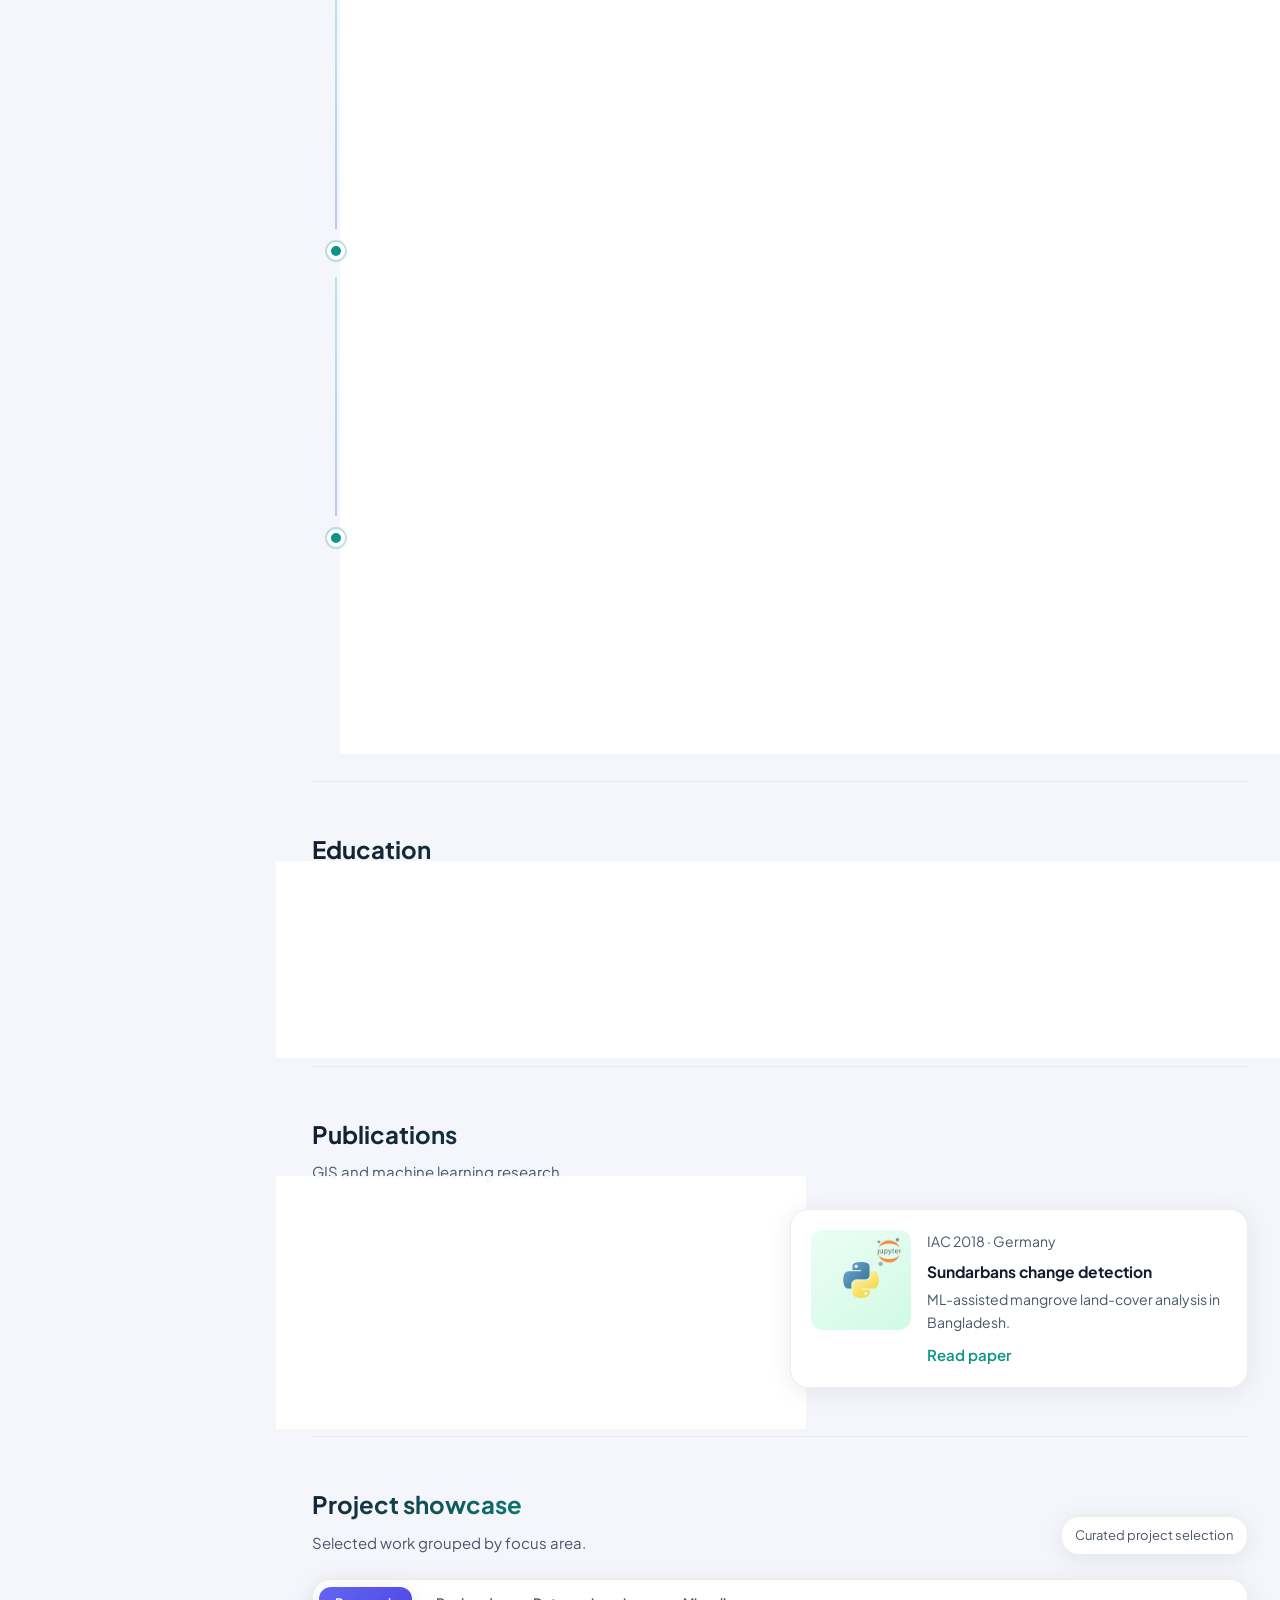
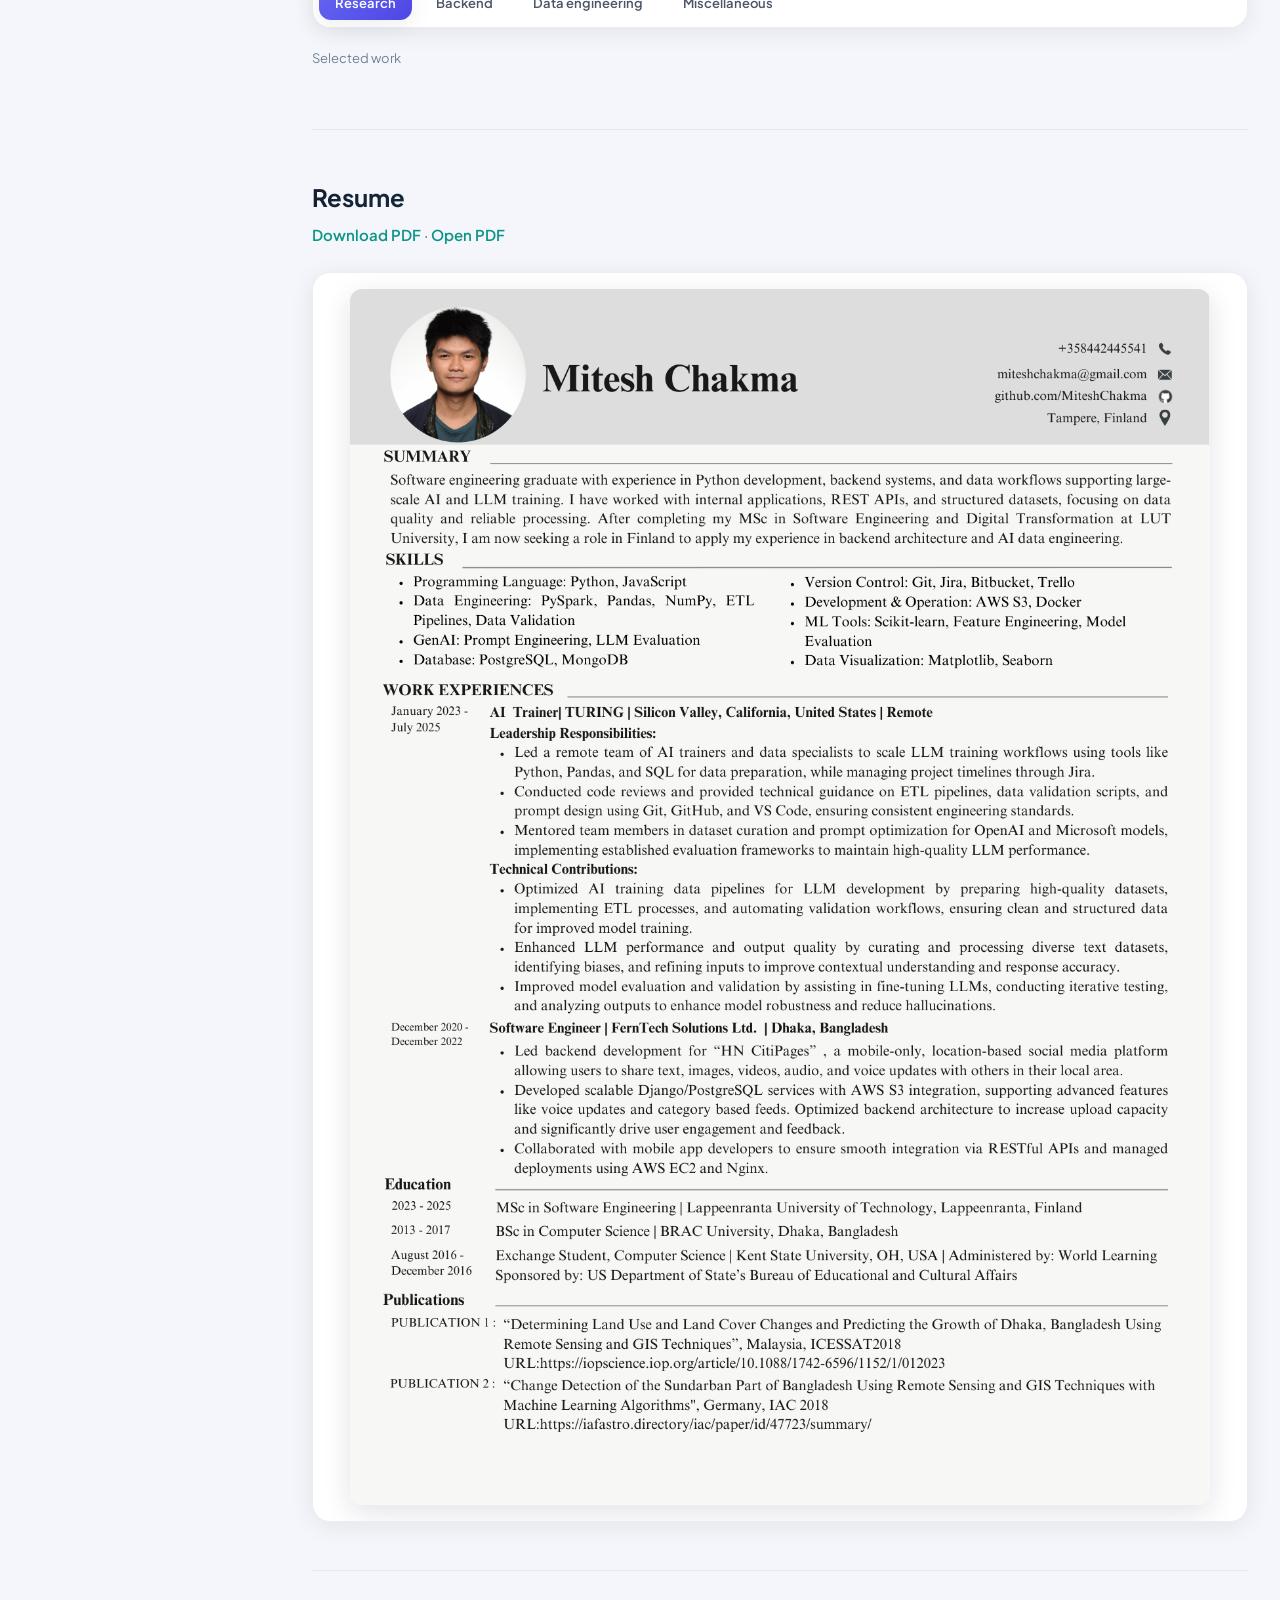
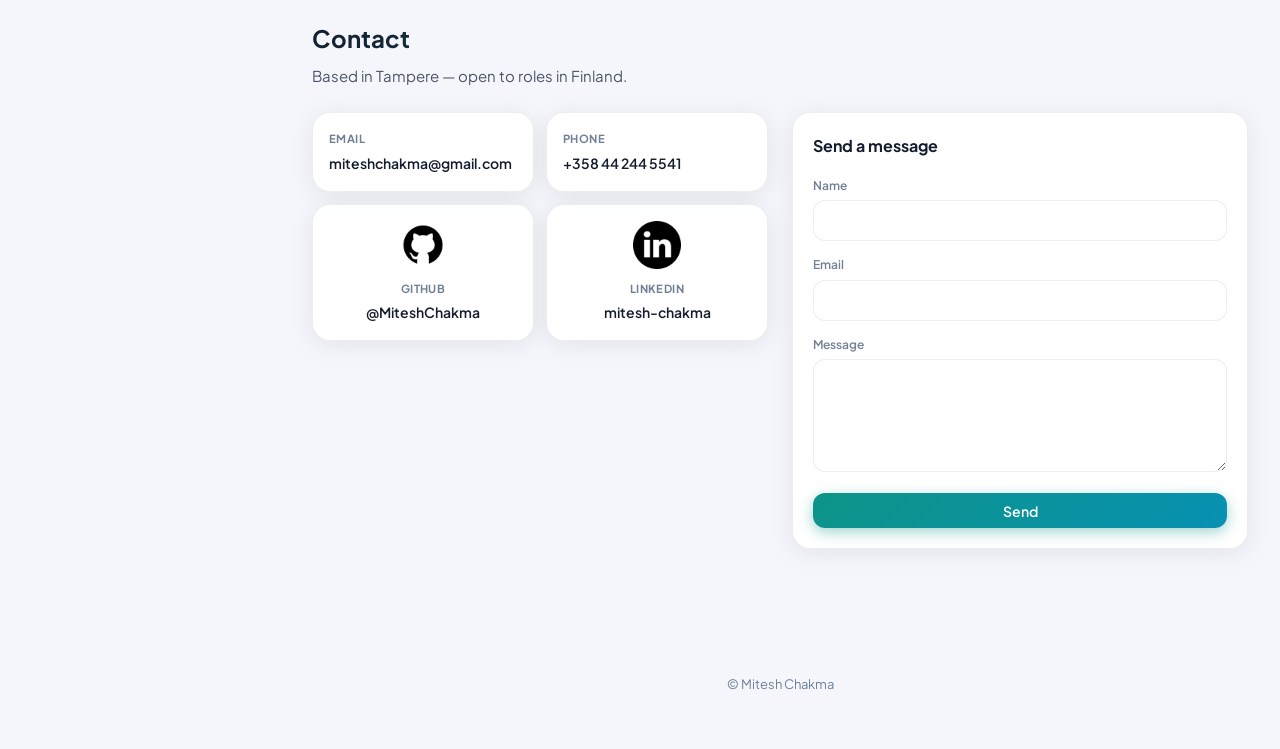
==== commit 6a79f023: "Add Snowflake 101 portfolio tutorial" ====
--- a/index.html
+++ b/index.html
@@ -405,6 +405,21 @@
                 </div>
 
                 <div class="static-projects-source" data-static-projects hidden>
+                    <article class="project-card panel-elevated" data-category="data-engineering" data-source="static" data-sort="20260612">
+                        <div class="project-card-media media-collage media-collage--data">
+                            <img src="assets/img/sql.svg" alt="SQL">
+                            <img src="assets/img/etl.svg" alt="ETL">
+                            <img src="assets/img/data-validation.svg" alt="Data validation">
+                        </div>
+                        <div class="project-card-body">
+                            <span class="project-tag tag-data">Data engineering</span>
+                            <h3>Snowflake 101 Retail Analytics</h3>
+                            <p class="project-meta">Snowflake · SQL · COPY INTO</p>
+                            <p>Tutorial project that stages CSV orders, loads raw Snowflake tables, builds an analytics order mart, and documents quality checks.</p>
+                            <a class="text-link" href="projects/snowflake101/">Project tutorial</a>
+                            <a class="text-link" href="snowflake-101-tutorial/README.md">Project files</a>
+                        </div>
+                    </article>
                     <article class="project-card panel-elevated" data-category="data-engineering" data-source="static" data-sort="20260611">
                         <div class="project-card-media media-collage media-collage--data">
                             <img src="assets/img/python.png" alt="Python">
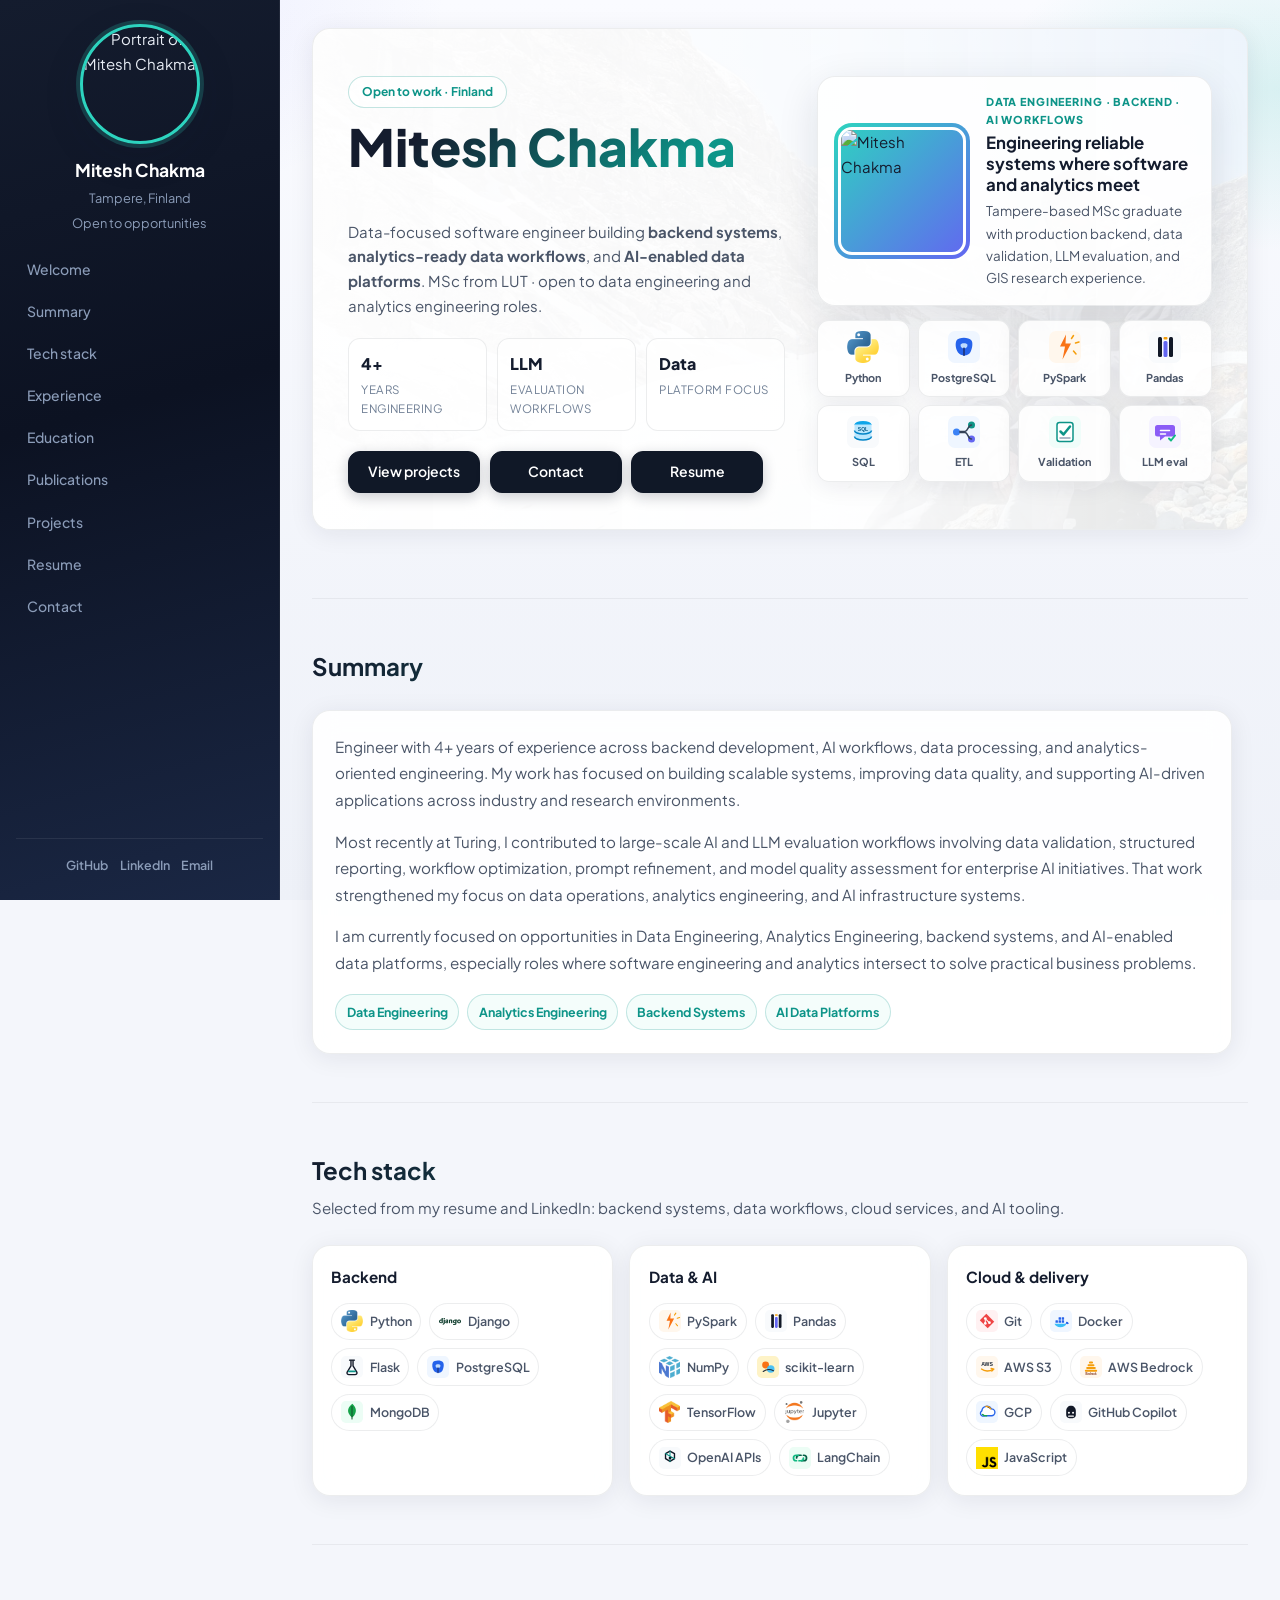
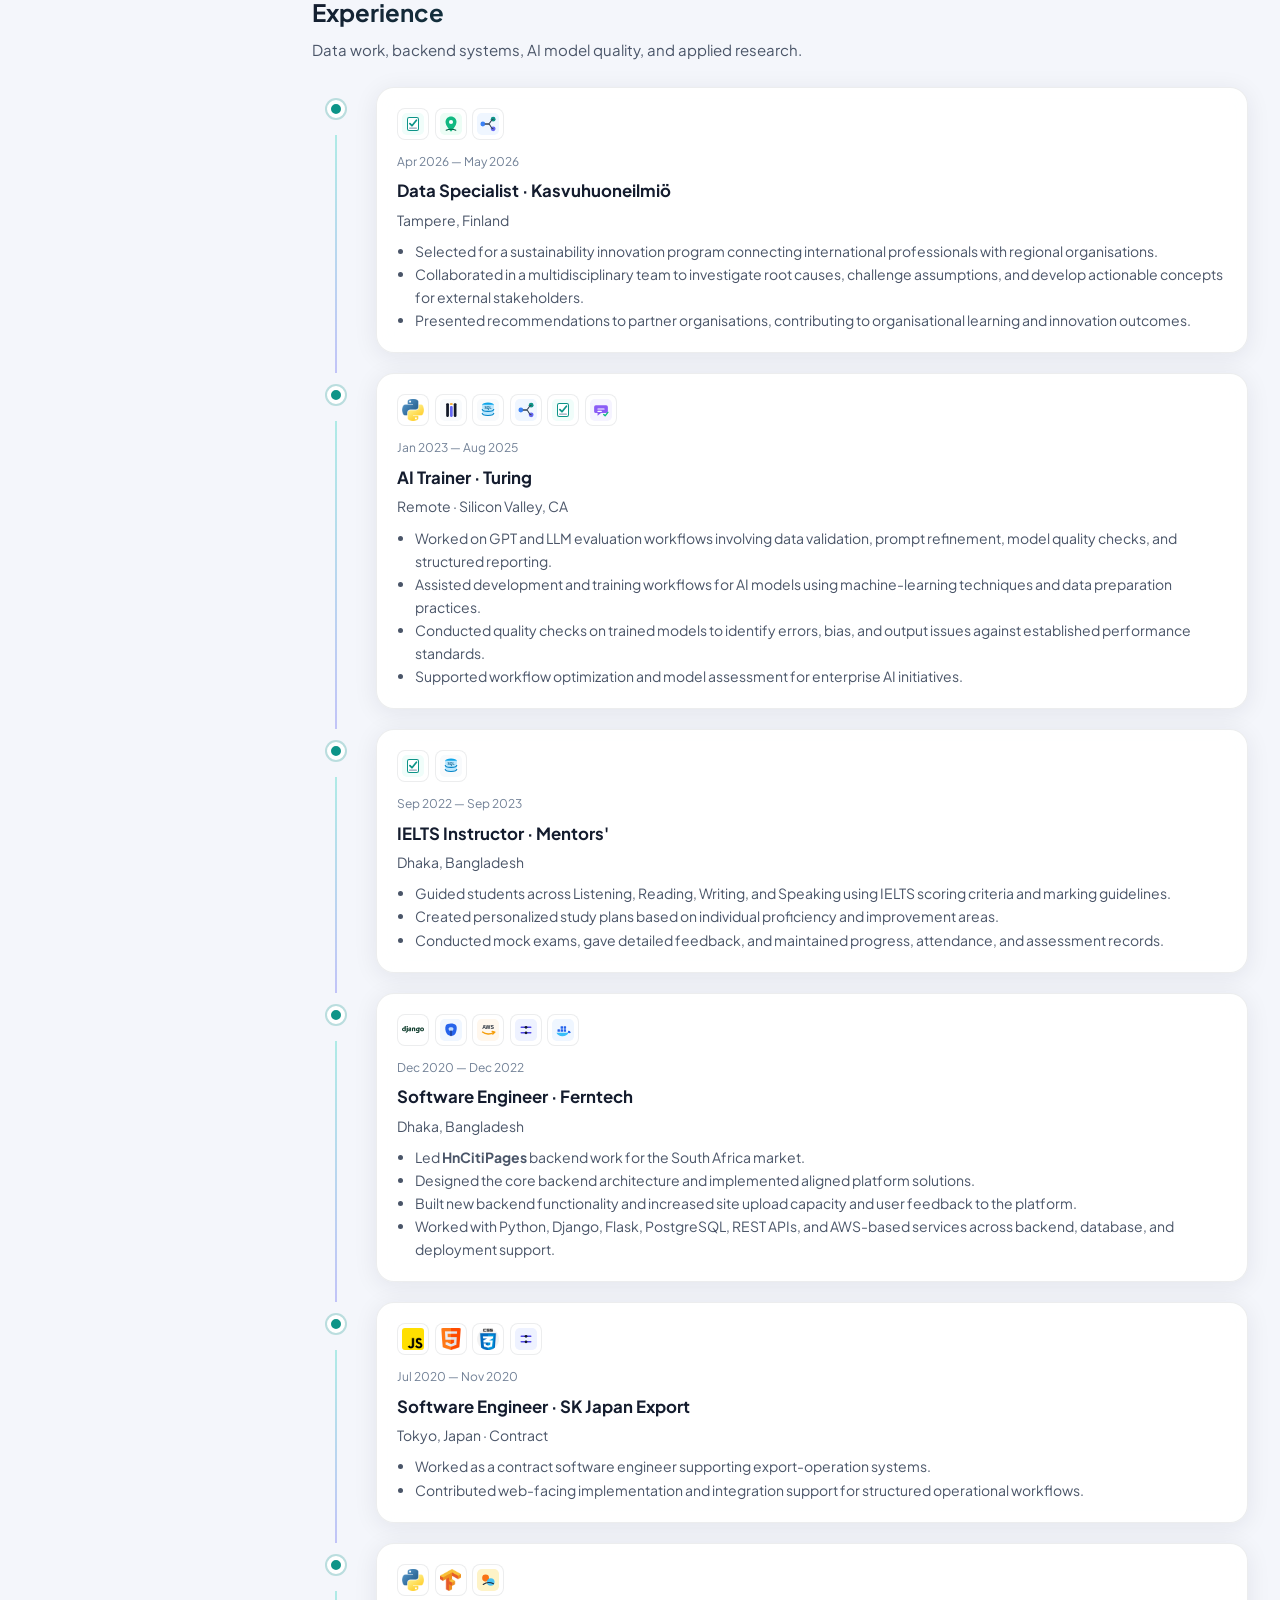
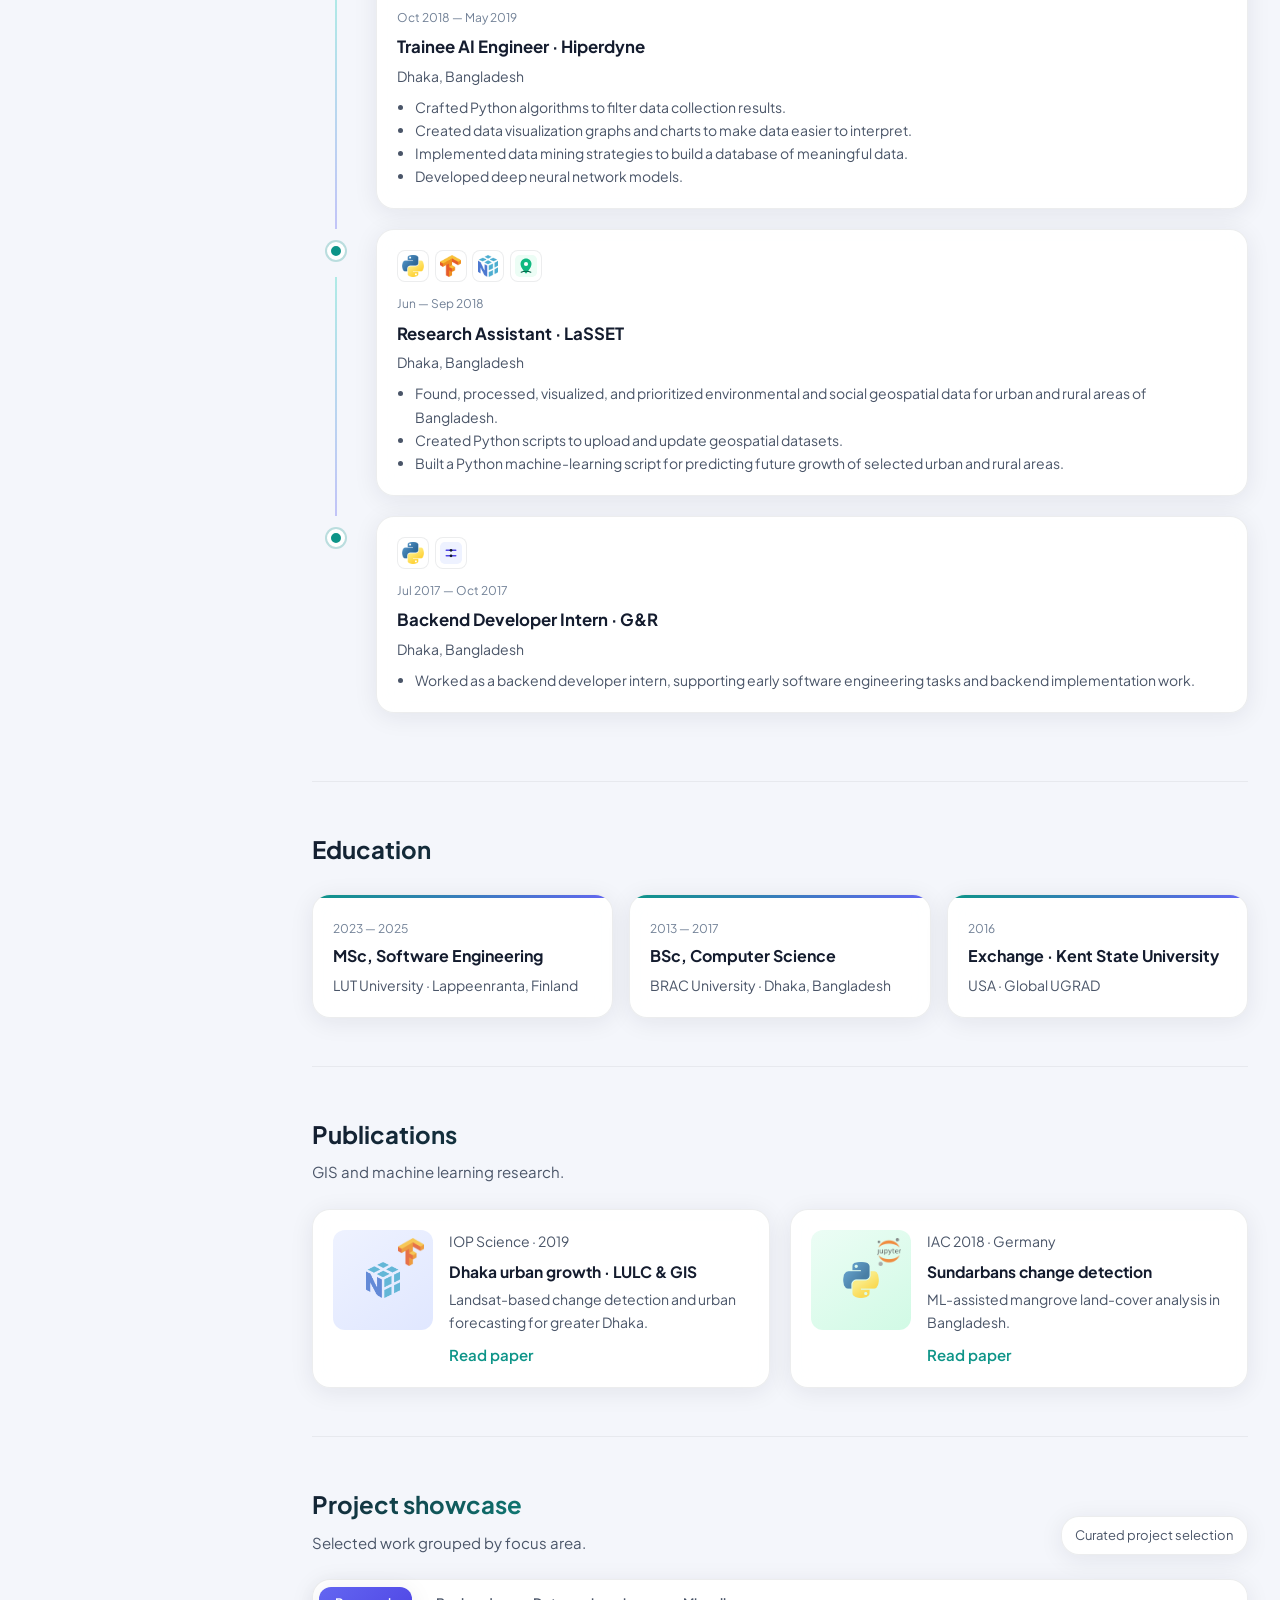
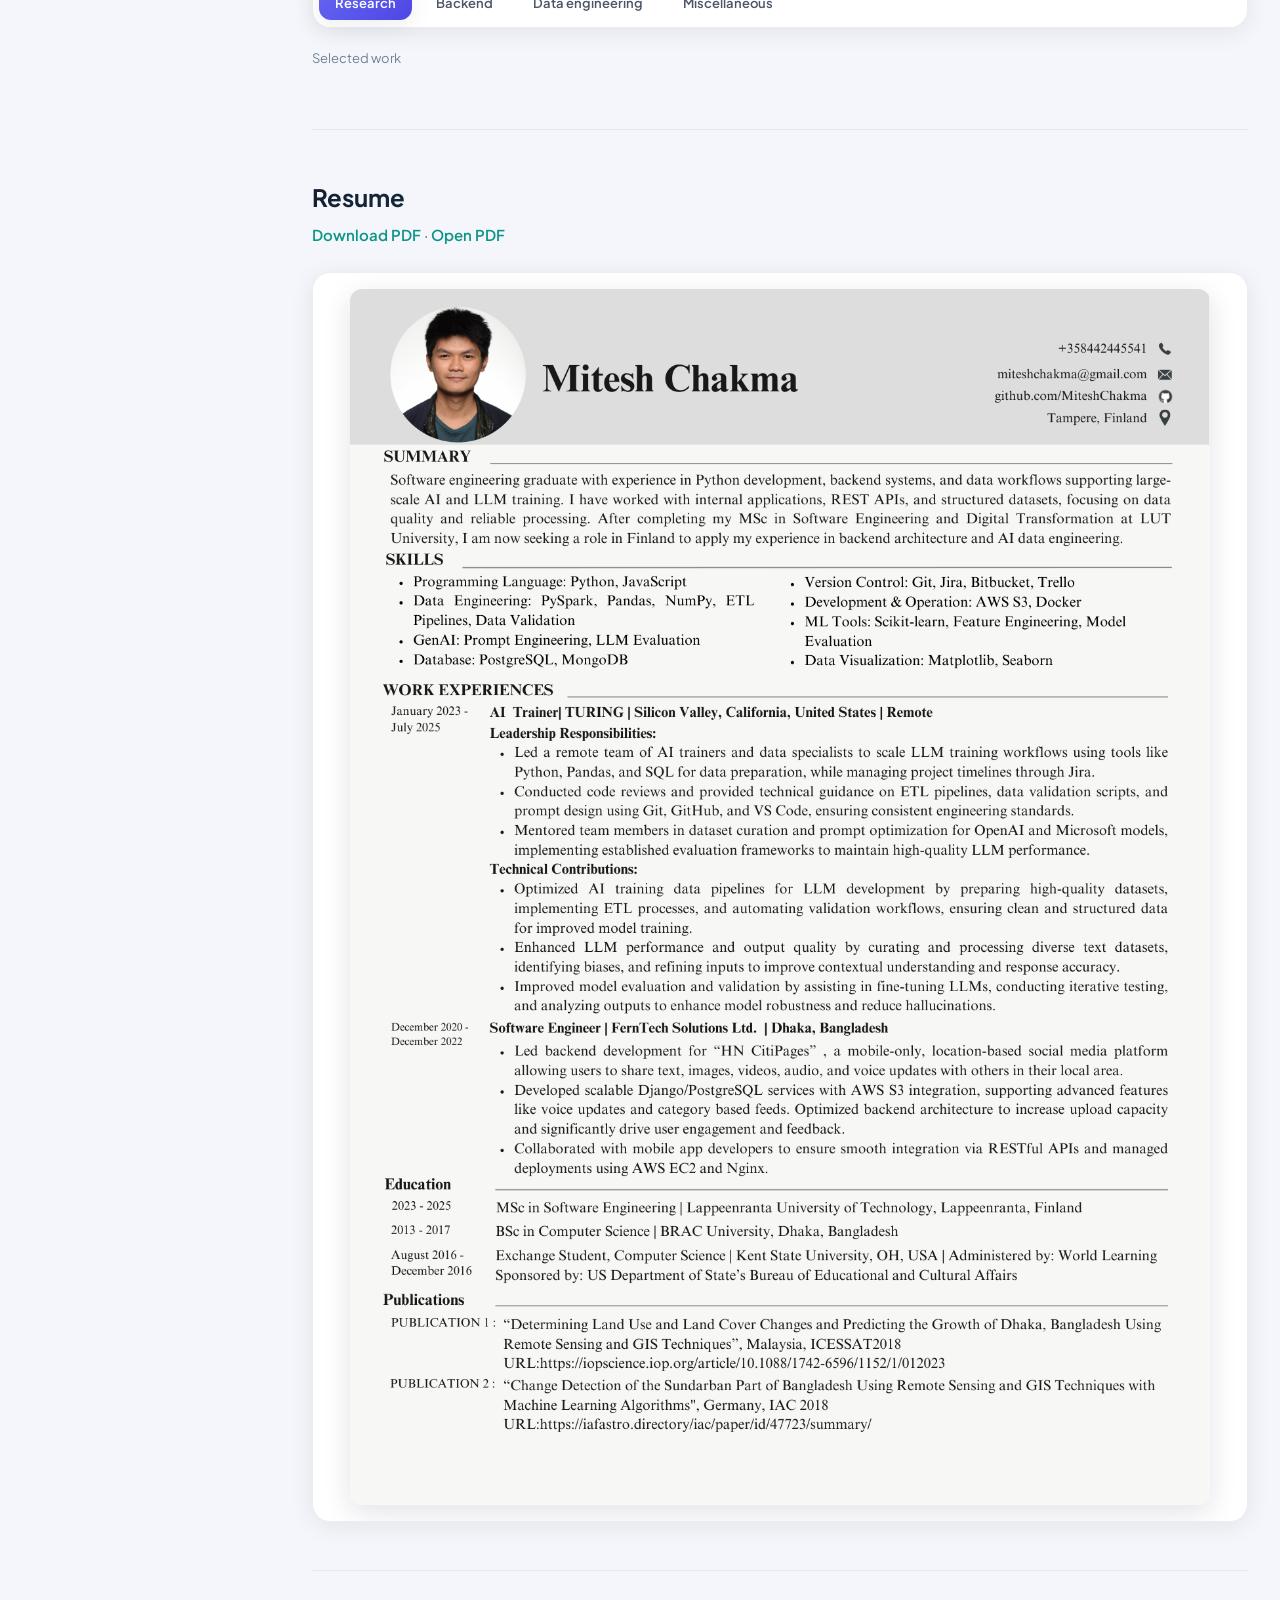
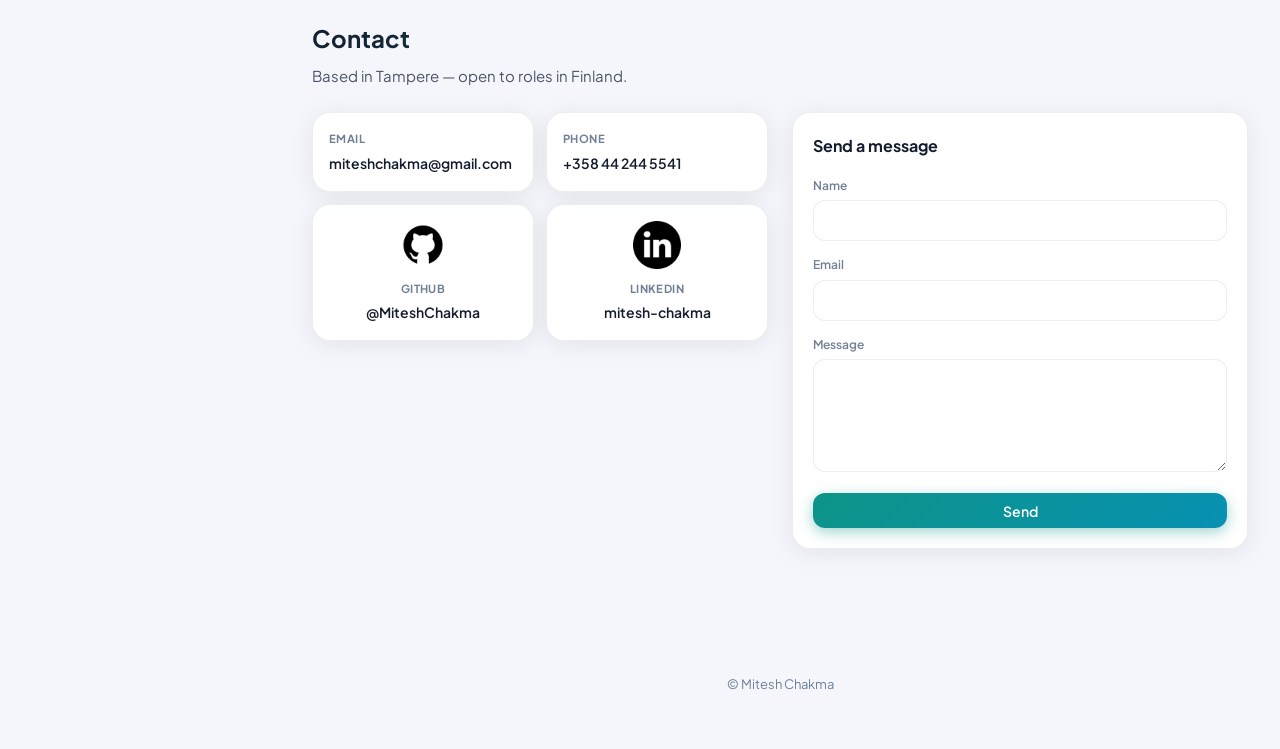
==== commit 6b6ebefb: "Add Databricks retail pipeline project" ====
--- a/index.html
+++ b/index.html
@@ -405,6 +405,20 @@
                 </div>
 
                 <div class="static-projects-source" data-static-projects hidden>
+                    <article class="project-card panel-elevated" data-category="data-engineering" data-source="static" data-sort="20260615">
+                        <div class="project-card-media media-collage media-collage--data">
+                            <img src="assets/img/spark.svg" alt="Spark">
+                            <img src="assets/img/python.png" alt="Python">
+                            <img src="assets/img/data-validation.svg" alt="Data validation">
+                        </div>
+                        <div class="project-card-body">
+                            <span class="project-tag tag-data">Data engineering</span>
+                            <h3>Databricks retail pipeline</h3>
+                            <p class="project-meta">Databricks · PySpark · Delta tables</p>
+                            <p>Beginner Databricks project with CLI install notes, Asset Bundle deployment, PySpark transformations, Delta outputs, SQL checks, and a screenshot runbook.</p>
+                            <a class="text-link" href="projects/databricks-retail-pipeline/">Tutorial</a>
+                        </div>
+                    </article>
                     <article class="project-card panel-elevated" data-category="data-engineering" data-source="static" data-sort="20260612">
                         <div class="project-card-media media-collage media-collage--data">
                             <img src="assets/img/sql.svg" alt="SQL">
